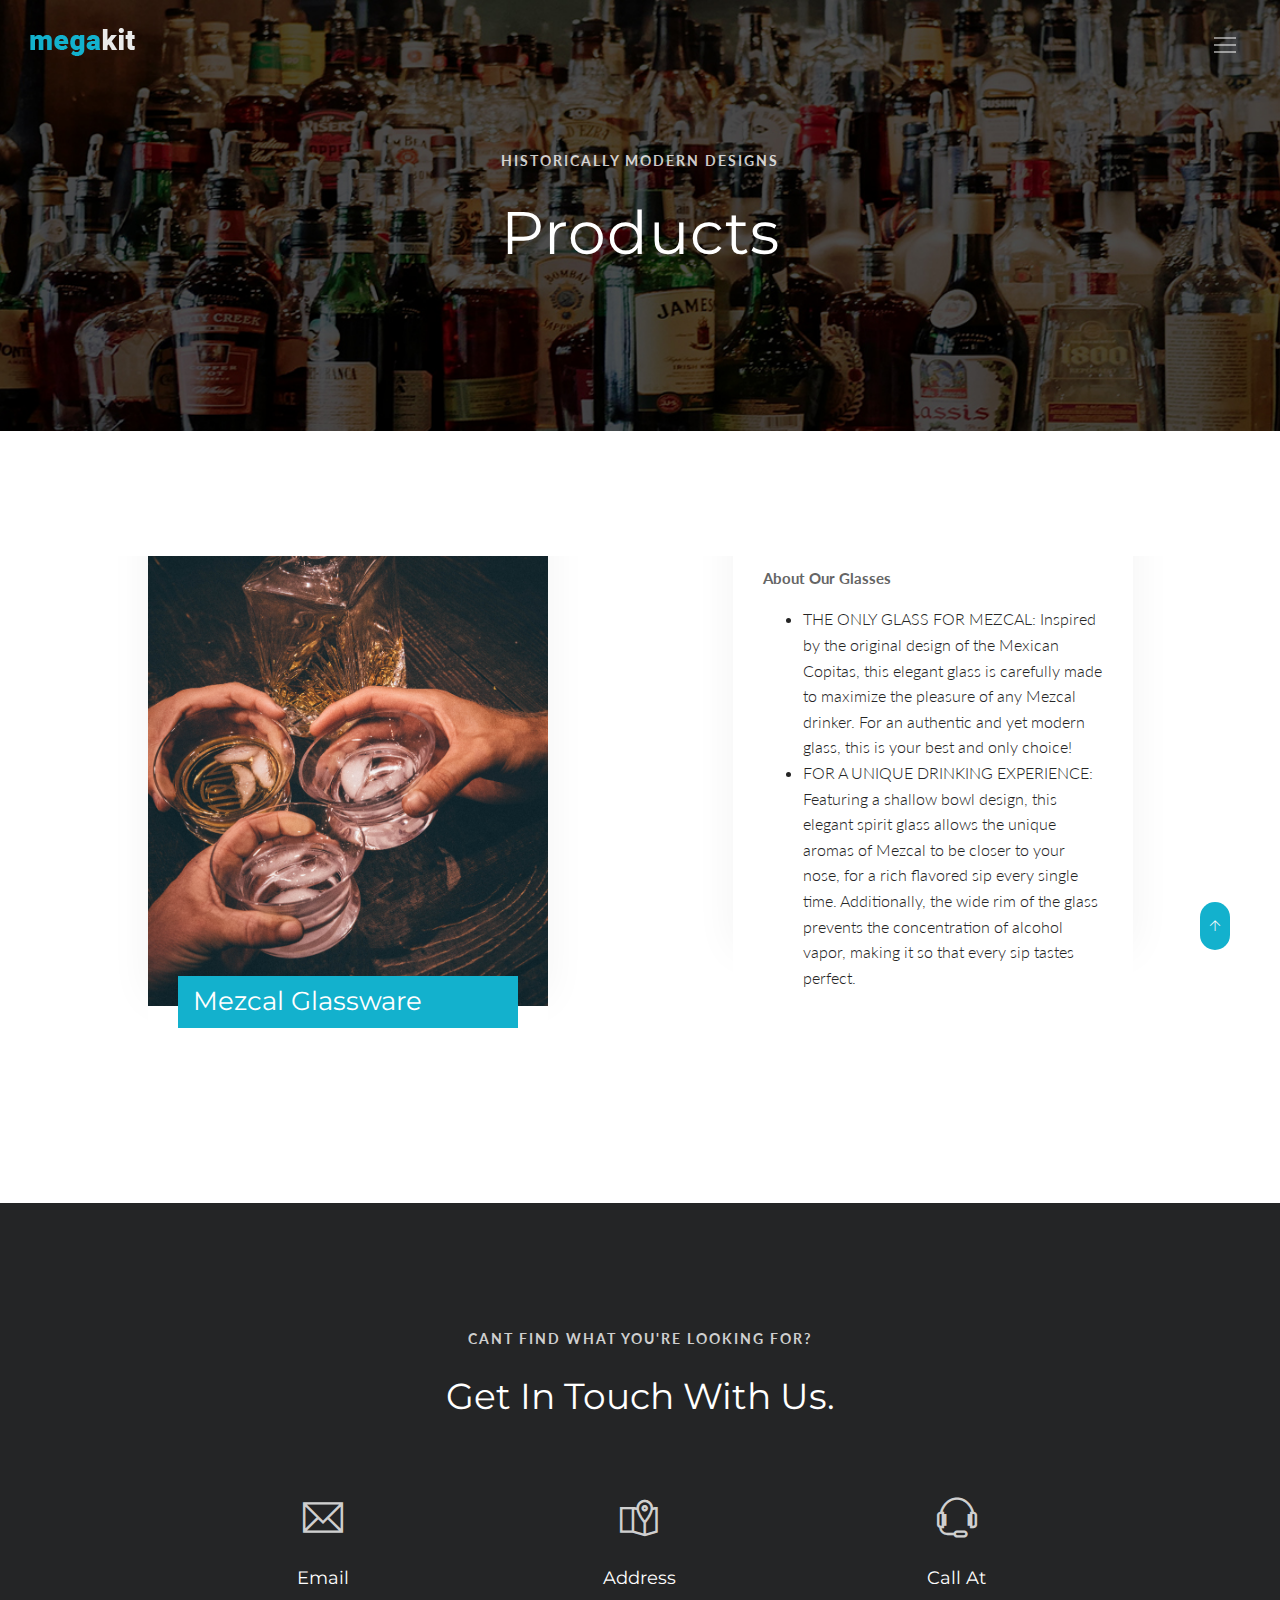
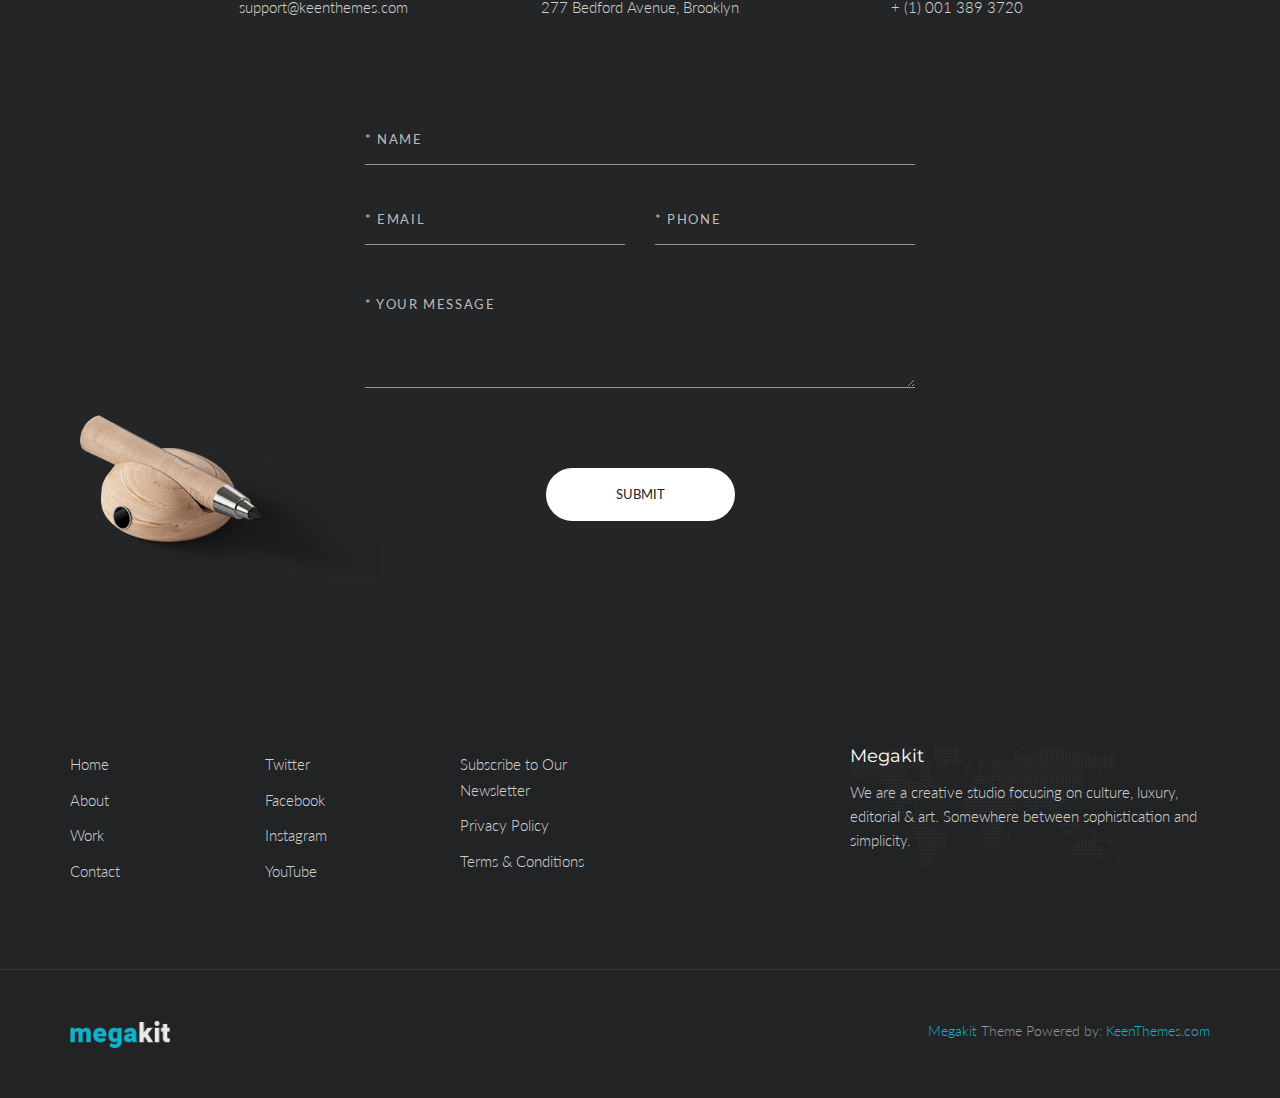
==== product-mezcal.html @ 4f0ec300 "Adding mezcal product page" ====
<!DOCTYPE html>
<html lang="en" class="no-js">
    <!-- Begin Head -->
    <head>
        <!-- Basic -->
        <meta charset="utf-8"/>
        <meta name="viewport" content="width=device-width, initial-scale=1, shrink-to-fit=no">
        <meta http-equiv="x-ua-compatible" content="ie=edge">
        <title>HMD - Mezcal Product</title>
        <meta name="keywords" content="HTML5 Theme" />
        <meta name="description" content="Megakit - HTML5 Theme">
        <meta name="author" content="keenthemes.com">

        <!-- Web Fonts -->
        <link href="https://fonts.googleapis.com/css?family=Lato:300,400,400i|Montserrat:400,700" rel="stylesheet">

        <!-- Vendor Styles -->
        <link href="vendor/bootstrap/css/bootstrap.min.css" rel="stylesheet" type="text/css"/>
        <link href="css/animate.css" rel="stylesheet" type="text/css"/>
        <link href="vendor/themify/themify.css" rel="stylesheet" type="text/css"/>
        <link href="vendor/scrollbar/scrollbar.min.css" rel="stylesheet" type="text/css"/>

        <!-- Theme Styles -->
        <link href="css/style.css" rel="stylesheet" type="text/css"/>
        <link href="css/global/global.css" rel="stylesheet" type="text/css"/>

        <!-- Favicon -->
        <link rel="shortcut icon" href="img/favicon.ico" type="image/x-icon">
        <link rel="apple-touch-icon" href="img/apple-touch-icon.png">
    </head>
    <!-- End Head -->

    <!-- Body -->
    <body>

        <!--========== HEADER ==========-->
        <header class="navbar-fixed-top s-header js__header-sticky js__header-overlay">
            <!-- Navbar -->
            <div class="s-header__navbar">
                <div class="s-header__container">
                    <div class="s-header__navbar-row">
                        <div class="s-header__navbar-row-col">
                            <!-- Logo -->
                            <div class="s-header__logo">
                                <a href="index.html" class="s-header__logo-link">
                                    <img class="s-header__logo-img s-header__logo-img-default" src="img/logo.png" alt="Megakit Logo">
                                    <img class="s-header__logo-img s-header__logo-img-shrink" src="img/logo-dark.png" alt="Megakit Logo">
                                </a>
                            </div>
                            <!-- End Logo -->
                        </div>
                        <div class="s-header__navbar-row-col">
                            <!-- Trigger -->
                            <a href="javascript:void(0);" class="s-header__trigger js__trigger">
                                <span class="s-header__trigger-icon"></span>
                                <svg x="0rem" y="0rem" width="3.125rem" height="3.125rem" viewbox="0 0 54 54">
                                    <circle fill="transparent" stroke="#fff" stroke-width="1" cx="27" cy="27" r="25" stroke-dasharray="157 157" stroke-dashoffset="157"></circle>
                                </svg>
                            </a>
                            <!-- End Trigger -->
                        </div>
                    </div>
                </div>
            </div>
            <!-- End Navbar -->

            <!-- Overlay -->
            <div class="s-header-bg-overlay js__bg-overlay">
                <!-- Nav -->
                <nav class="s-header__nav js__scrollbar">
                    <div class="container-fluid">
                        <!-- Menu List -->                                
                        <ul class="list-unstyled s-header__nav-menu">
                            <li class="s-header__nav-menu-item"><a class="s-header__nav-menu-link s-header__nav-menu-link-divider" href="index.html">Home</a></li>
                            <li class="s-header__nav-menu-item"><a class="s-header__nav-menu-link s-header__nav-menu-link-divider" href="faq.html">FAQ</a></li>
                        </ul>
                        <!-- End Menu List -->
                    </div>
                </nav>
                <!-- End Nav -->
                
                <!-- Action -->
                <ul class="list-inline s-header__action s-header__action--lb">
                    <li class="s-header__action-item"><a class="s-header__action-link -is-active" href="#">En</a></li>
                    <li class="s-header__action-item"><a class="s-header__action-link" href="#">Fr</a></li>
                </ul>
                <!-- End Action -->

                <!-- Action -->
                <ul class="list-inline s-header__action s-header__action--rb">
                    <li class="s-header__action-item">
                        <a class="s-header__action-link" href="https://www.behance.net/keenthemes">
                            <i class="g-padding-r-5--xs ti-facebook"></i>
                            <span class="g-display-none--xs g-display-inline-block--sm">Facebook</span>
                        </a>
                    </li>
                    <li class="s-header__action-item">
                        <a class="s-header__action-link" href="https://twitter.com/keenthemes">
                            <i class="g-padding-r-5--xs ti-twitter"></i>
                            <span class="g-display-none--xs g-display-inline-block--sm">Twitter</span>
                        </a>
                    </li>
                    <li class="s-header__action-item">
                        <a class="s-header__action-link" href="https://dribbble.com/keenthemes">
                            <i class="g-padding-r-5--xs ti-dribbble"></i>
                            <span class="g-display-none--xs g-display-inline-block--sm">Dribbble</span>
                        </a>
                    </li>
                </ul>
                <!-- End Action -->
            </div>
            <!-- End Overlay -->
        </header>
        <!--========== END HEADER ==========-->

        <!--========== PROMO BLOCK ==========-->
        <div class="g-bg-position--center js__parallax-window" style="background: url(img/1920x1080/09.jpg) 50% 0 no-repeat fixed;">
            <div class="g-container--md g-text-center--xs g-padding-y-150--xs">
                <p class="text-uppercase g-font-size-14--xs g-font-weight--700 g-color--white-opacity g-letter-spacing--2 g-margin-b-25--xs">Historically Modern Designs</p>
                <h1 class="g-font-size-40--xs g-font-size-50--sm g-font-size-60--md g-color--white g-letter-spacing--1">Products</h1>
            </div>
        </div>
        <!--========== END PROMO BLOCK ==========-->

        <!--========== PAGE CONTENT ==========-->
        <!-- Speakers -->
        <div class="container g-padding-y-80--xs g-padding-y-125--sm">
            <div class="row g-overflow--hidden">
                <div class="col-xs-6 g-full-width--xs g-margin-b-30--xs g-margin-b-0--lg">
                    <!-- Speaker -->
                    <div class="center-block g-box-shadow__dark-lightest-v1 g-width-100-percent--xs g-width-400--lg">
                        <img class="img-responsive g-width-100-percent--xs" src="img/400x400/02.jpg" alt="Image">
                        <div class="g-position--overlay g-padding-x-30--xs g-padding-y-30--xs g-margin-t-o-60--xs">
                            <div class="g-bg-color--primary g-padding-x-15--xs g-padding-y-10--xs g-margin-b-20--xs">
                                <h4 class="g-font-size-22--xs g-font-size-26--sm g-color--white g-margin-b-0--xs">Mezcal Glassware</h4>
                            </div>
                        </div>
                    </div>
                    <!-- End Speaker -->
                </div>
                <div class="col-xs-6 g-full-width--xs">
                    <!-- Speaker -->
                    <div class="center-block g-box-shadow__dark-lightest-v1 g-width-100-percent--xs g-width-400--lg">
                        <div class="g-position--overlay g-padding-x-30--xs g-padding-y-30--xs g-margin-t-o-60--xs">
                            <div class="g-bg-color--primary g-padding-x-15--xs g-padding-y-10--xs g-margin-b-20--xs">
                            </div>
                            <p class="g-font-weight--700">About Our Glasses</p>
                            <ul>
                                <li>THE ONLY GLASS FOR MEZCAL: Inspired by the original design of the Mexican Copitas, this elegant glass is carefully made to maximize the pleasure of any Mezcal drinker. For an authentic and yet modern glass, this is your best and only choice!</li>
                                <li>FOR A UNIQUE DRINKING EXPERIENCE: Featuring a shallow bowl design, this elegant spirit glass allows the unique aromas of Mezcal to be closer to your nose, for a rich flavored sip every single time. Additionally, the wide rim of the glass prevents the concentration of alcohol vapor, making it so that every sip tastes perfect.</li>
                            </ul>
                        </div>
                    </div>
                    <!-- End Speaker -->
                </div>
            </div>
        </div>
        <!-- End Speakers -->
        <!-- Feedback Form -->
        <div class="g-position--relative g-bg-color--dark-light">
            <div class="g-container--md g-padding-y-80--xs g-padding-y-125--sm">
                <div class="g-text-center--xs g-margin-b-80--xs">
                    <p class="text-uppercase g-font-size-14--xs g-font-weight--700 g-color--white-opacity g-letter-spacing--2 g-margin-b-25--xs">Cant find what you're looking for?</p>
                    <h2 class="g-font-size-32--xs g-font-size-36--md g-color--white">Get in touch with us.</h2>
                </div>
                <div class="row g-row-col--5 g-margin-b-80--xs">
                    <div class="col-xs-4 g-full-width--xs g-margin-b-50--xs g-margin-b-0--sm">
                        <div class="g-text-center--xs">
                            <i class="g-display-block--xs g-font-size-40--xs g-color--white-opacity g-margin-b-30--xs ti-email"></i>
                            <h4 class="g-font-size-18--xs g-color--white g-margin-b-5--xs">Email</h4>
                            <p class="g-color--white-opacity">support@keenthemes.com</p>
                        </div>
                    </div>
                    <div class="col-xs-4 g-full-width--xs g-margin-b-50--xs g-margin-b-0--sm">
                        <div class="g-text-center--xs">
                            <i class="g-display-block--xs g-font-size-40--xs g-color--white-opacity g-margin-b-30--xs ti-map-alt"></i>
                            <h4 class="g-font-size-18--xs g-color--white g-margin-b-5--xs">Address</h4>
                            <p class="g-color--white-opacity">277 Bedford Avenue, Brooklyn</p>
                        </div>
                    </div>
                    <div class="col-xs-4 g-full-width--xs">
                        <div class="g-text-center--xs">
                            <i class="g-display-block--xs g-font-size-40--xs g-color--white-opacity g-margin-b-30--xs ti-headphone-alt"></i>
                            <h4 class="g-font-size-18--xs g-color--white g-margin-b-5--xs">Call at</h4>
                            <p class="g-color--white-opacity">+ (1) 001 389 3720</p>
                        </div>
                    </div>
                </div>
                <form class="center-block g-width-500--sm g-width-550--md">
                    <div class="g-margin-b-30--xs">
                        <input type="text" class="form-control s-form-v3__input" placeholder="* Name">
                    </div>
                    <div class="row g-row-col-5 g-margin-b-50--xs">
                        <div class="col-sm-6 g-margin-b-30--xs g-margin-b-0--md">
                            <input type="email" class="form-control s-form-v3__input" placeholder="* Email">
                        </div>
                        <div class="col-sm-6">
                            <input type="text" class="form-control s-form-v3__input" placeholder="* Phone">
                        </div>
                    </div>
                    <div class="g-margin-b-80--xs">
                        <textarea class="form-control s-form-v3__input" rows="5" placeholder="* Your message"></textarea>
                    </div>
                    <div class="g-text-center--xs">
                        <button type="submit" class="text-uppercase s-btn s-btn--md s-btn--white-bg g-radius--50 g-padding-x-70--xs g-margin-b-20--xs">Submit</button>
                    </div>
                </form>
            </div>
            <img class="s-mockup-v2" src="img/mockups/pencil-01.png" alt="Mockup Image">
        </div>
        <!-- End Feedback Form -->
        <!--========== END PAGE CONTENT ==========-->

        <!--========== FOOTER ==========-->
        <footer class="g-bg-color--dark">
            <!-- Links -->
            <div class="g-hor-divider__dashed--white-opacity-lightest">
                <div class="container g-padding-y-80--xs">
                    <div class="row">
                        <div class="col-sm-2 g-margin-b-20--xs g-margin-b-0--md">
                            <ul class="list-unstyled g-ul-li-tb-5--xs g-margin-b-0--xs">
                                <li><a class="g-font-size-15--xs g-color--white-opacity" href="http://themeforest.net/item/metronic-responsive-admin-dashboard-template/4021469?ref=keenthemes">Home</a></li>
                                <li><a class="g-font-size-15--xs g-color--white-opacity" href="http://themeforest.net/item/metronic-responsive-admin-dashboard-template/4021469?ref=keenthemes">About</a></li>
                                <li><a class="g-font-size-15--xs g-color--white-opacity" href="http://themeforest.net/item/metronic-responsive-admin-dashboard-template/4021469?ref=keenthemes">Work</a></li>
                                <li><a class="g-font-size-15--xs g-color--white-opacity" href="http://themeforest.net/item/metronic-responsive-admin-dashboard-template/4021469?ref=keenthemes">Contact</a></li>
                            </ul>
                        </div>
                        <div class="col-sm-2 g-margin-b-20--xs g-margin-b-0--md">
                            <ul class="list-unstyled g-ul-li-tb-5--xs g-margin-b-0--xs">
                                <li><a class="g-font-size-15--xs g-color--white-opacity" href="http://themeforest.net/item/metronic-responsive-admin-dashboard-template/4021469?ref=keenthemes">Twitter</a></li>
                                <li><a class="g-font-size-15--xs g-color--white-opacity" href="http://themeforest.net/item/metronic-responsive-admin-dashboard-template/4021469?ref=keenthemes">Facebook</a></li>
                                <li><a class="g-font-size-15--xs g-color--white-opacity" href="http://themeforest.net/item/metronic-responsive-admin-dashboard-template/4021469?ref=keenthemes">Instagram</a></li>
                                <li><a class="g-font-size-15--xs g-color--white-opacity" href="http://themeforest.net/item/metronic-responsive-admin-dashboard-template/4021469?ref=keenthemes">YouTube</a></li>
                            </ul>
                        </div>
                        <div class="col-sm-2 g-margin-b-40--xs g-margin-b-0--md">
                            <ul class="list-unstyled g-ul-li-tb-5--xs g-margin-b-0--xs">
                                <li><a class="g-font-size-15--xs g-color--white-opacity" href="http://themeforest.net/item/metronic-responsive-admin-dashboard-template/4021469?ref=keenthemes">Subscribe to Our Newsletter</a></li>
                                <li><a class="g-font-size-15--xs g-color--white-opacity" href="http://themeforest.net/item/metronic-responsive-admin-dashboard-template/4021469?ref=keenthemes">Privacy Policy</a></li>
                                <li><a class="g-font-size-15--xs g-color--white-opacity" href="http://themeforest.net/item/metronic-responsive-admin-dashboard-template/4021469?ref=keenthemes">Terms &amp; Conditions</a></li>
                            </ul>
                        </div>
                        <div class="col-md-4 col-md-offset-2 col-sm-5 col-sm-offset-1 s-footer__logo g-padding-y-50--xs g-padding-y-0--md">
                            <h3 class="g-font-size-18--xs g-color--white">Megakit</h3>
                            <p class="g-color--white-opacity">We are a creative studio focusing on culture, luxury, editorial &amp; art. Somewhere between sophistication and simplicity.</p>
                        </div>
                    </div>
                </div>
            </div>
            <!-- End Links -->

            <!-- Copyright -->
            <div class="container g-padding-y-50--xs">
                <div class="row">
                    <div class="col-xs-6">
                        <a href="index.html">
                            <img class="g-width-100--xs g-height-auto--xs" src="img/logo.png" alt="Megakit Logo">
                        </a>
                    </div>
                    <div class="col-xs-6 g-text-right--xs">
                        <p class="g-font-size-14--xs g-margin-b-0--xs g-color--white-opacity-light"><a href="http://keenthemes.com/preview/Megakit/">Megakit</a> Theme Powered by: <a href="http://www.keenthemes.com/">KeenThemes.com</a></p>
                    </div>
                </div>
            </div>
            <!-- End Copyright -->
        </footer>
        <!--========== END FOOTER ==========-->

        <!-- Back To Top -->
        <a href="javascript:void(0);" class="s-back-to-top js__back-to-top"></a>

        <!--========== JAVASCRIPTS (Load javascripts at bottom, this will reduce page load time) ==========-->
        <!-- Vendor -->
        <script type="text/javascript" src="vendor/jquery.min.js"></script>
        <script type="text/javascript" src="vendor/jquery.migrate.min.js"></script>
        <script type="text/javascript" src="vendor/bootstrap/js/bootstrap.min.js"></script>
        <script type="text/javascript" src="vendor/jquery.smooth-scroll.min.js"></script>
        <script type="text/javascript" src="vendor/jquery.back-to-top.min.js"></script>
        <script type="text/javascript" src="vendor/scrollbar/jquery.scrollbar.min.js"></script>
        <script type="text/javascript" src="vendor/jquery.parallax.min.js"></script>
        <script type="text/javascript" src="vendor/jquery.wow.min.js"></script>

        <!-- General Components and Settings -->
        <script type="text/javascript" src="js/global.min.js"></script>
        <script type="text/javascript" src="js/components/header-sticky.min.js"></script>
        <script type="text/javascript" src="js/components/scrollbar.min.js"></script>
        <script type="text/javascript" src="js/components/wow.min.js"></script>
        <!--========== END JAVASCRIPTS ==========-->

    </body>
    <!-- End Body -->
</html>
---- vendor/themify/themify.css ----
@font-face {
	font-family: 'themify';
	src:url('fonts/themify.eot?-fvbane');
	src:url('fonts/themify.eot?#iefix-fvbane') format('embedded-opentype'),
		url('fonts/themify.woff?-fvbane') format('woff'),
		url('fonts/themify.ttf?-fvbane') format('truetype'),
		url('fonts/themify.svg?-fvbane#themify') format('svg');
	font-weight: normal;
	font-style: normal;
}

[class^="ti-"], [class*=" ti-"] {
	font-family: 'themify';
	speak: none;
	font-style: normal;
	font-weight: normal;
	font-variant: normal;
	text-transform: none;
	line-height: 1;

	/* Better Font Rendering =========== */
	-webkit-font-smoothing: antialiased;
	-moz-osx-font-smoothing: grayscale;
}

.ti-wand:before {
	content: "\e600";
}
.ti-volume:before {
	content: "\e601";
}
.ti-user:before {
	content: "\e602";
}
.ti-unlock:before {
	content: "\e603";
}
.ti-unlink:before {
	content: "\e604";
}
.ti-trash:before {
	content: "\e605";
}
.ti-thought:before {
	content: "\e606";
}
.ti-target:before {
	content: "\e607";
}
.ti-tag:before {
	content: "\e608";
}
.ti-tablet:before {
	content: "\e609";
}
.ti-star:before {
	content: "\e60a";
}
.ti-spray:before {
	content: "\e60b";
}
.ti-signal:before {
	content: "\e60c";
}
.ti-shopping-cart:before {
	content: "\e60d";
}
.ti-shopping-cart-full:before {
	content: "\e60e";
}
.ti-settings:before {
	content: "\e60f";
}
.ti-search:before {
	content: "\e610";
}
.ti-zoom-in:before {
	content: "\e611";
}
.ti-zoom-out:before {
	content: "\e612";
}
.ti-cut:before {
	content: "\e613";
}
.ti-ruler:before {
	content: "\e614";
}
.ti-ruler-pencil:before {
	content: "\e615";
}
.ti-ruler-alt:before {
	content: "\e616";
}
.ti-bookmark:before {
	content: "\e617";
}
.ti-bookmark-alt:before {
	content: "\e618";
}
.ti-reload:before {
	content: "\e619";
}
.ti-plus:before {
	content: "\e61a";
}
.ti-pin:before {
	content: "\e61b";
}
.ti-pencil:before {
	content: "\e61c";
}
.ti-pencil-alt:before {
	content: "\e61d";
}
.ti-paint-roller:before {
	content: "\e61e";
}
.ti-paint-bucket:before {
	content: "\e61f";
}
.ti-na:before {
	content: "\e620";
}
.ti-mobile:before {
	content: "\e621";
}
.ti-minus:before {
	content: "\e622";
}
.ti-medall:before {
	content: "\e623";
}
.ti-medall-alt:before {
	content: "\e624";
}
.ti-marker:before {
	content: "\e625";
}
.ti-marker-alt:before {
	content: "\e626";
}
.ti-arrow-up:before {
	content: "\e627";
}
.ti-arrow-right:before {
	content: "\e628";
}
.ti-arrow-left:before {
	content: "\e629";
}
.ti-arrow-down:before {
	content: "\e62a";
}
.ti-lock:before {
	content: "\e62b";
}
.ti-location-arrow:before {
	content: "\e62c";
}
.ti-link:before {
	content: "\e62d";
}
.ti-layout:before {
	content: "\e62e";
}
.ti-layers:before {
	content: "\e62f";
}
.ti-layers-alt:before {
	content: "\e630";
}
.ti-key:before {
	content: "\e631";
}
.ti-import:before {
	content: "\e632";
}
.ti-image:before {
	content: "\e633";
}
.ti-heart:before {
	content: "\e634";
}
.ti-heart-broken:before {
	content: "\e635";
}
.ti-hand-stop:before {
	content: "\e636";
}
.ti-hand-open:before {
	content: "\e637";
}
.ti-hand-drag:before {
	content: "\e638";
}
.ti-folder:before {
	content: "\e639";
}
.ti-flag:before {
	content: "\e63a";
}
.ti-flag-alt:before {
	content: "\e63b";
}
.ti-flag-alt-2:before {
	content: "\e63c";
}
.ti-eye:before {
	content: "\e63d";
}
.ti-export:before {
	content: "\e63e";
}
.ti-exchange-vertical:before {
	content: "\e63f";
}
.ti-desktop:before {
	content: "\e640";
}
.ti-cup:before {
	content: "\e641";
}
.ti-crown:before {
	content: "\e642";
}
.ti-comments:before {
	content: "\e643";
}
.ti-comment:before {
	content: "\e644";
}
.ti-comment-alt:before {
	content: "\e645";
}
.ti-close:before {
	content: "\e646";
}
.ti-clip:before {
	content: "\e647";
}
.ti-angle-up:before {
	content: "\e648";
}
.ti-angle-right:before {
	content: "\e649";
}
.ti-angle-left:before {
	content: "\e64a";
}
.ti-angle-down:before {
	content: "\e64b";
}
.ti-check:before {
	content: "\e64c";
}
.ti-check-box:before {
	content: "\e64d";
}
.ti-camera:before {
	content: "\e64e";
}
.ti-announcement:before {
	content: "\e64f";
}
.ti-brush:before {
	content: "\e650";
}
.ti-briefcase:before {
	content: "\e651";
}
.ti-bolt:before {
	content: "\e652";
}
.ti-bolt-alt:before {
	content: "\e653";
}
.ti-blackboard:before {
	content: "\e654";
}
.ti-bag:before {
	content: "\e655";
}
.ti-move:before {
	content: "\e656";
}
.ti-arrows-vertical:before {
	content: "\e657";
}
.ti-arrows-horizontal:before {
	content: "\e658";
}
.ti-fullscreen:before {
	content: "\e659";
}
.ti-arrow-top-right:before {
	content: "\e65a";
}
.ti-arrow-top-left:before {
	content: "\e65b";
}
.ti-arrow-circle-up:before {
	content: "\e65c";
}
.ti-arrow-circle-right:before {
	content: "\e65d";
}
.ti-arrow-circle-left:before {
	content: "\e65e";
}
.ti-arrow-circle-down:before {
	content: "\e65f";
}
.ti-angle-double-up:before {
	content: "\e660";
}
.ti-angle-double-right:before {
	content: "\e661";
}
.ti-angle-double-left:before {
	content: "\e662";
}
.ti-angle-double-down:before {
	content: "\e663";
}
.ti-zip:before {
	content: "\e664";
}
.ti-world:before {
	content: "\e665";
}
.ti-wheelchair:before {
	content: "\e666";
}
.ti-view-list:before {
	content: "\e667";
}
.ti-view-list-alt:before {
	content: "\e668";
}
.ti-view-grid:before {
	content: "\e669";
}
.ti-uppercase:before {
	content: "\e66a";
}
.ti-upload:before {
	content: "\e66b";
}
.ti-underline:before {
	content: "\e66c";
}
.ti-truck:before {
	content: "\e66d";
}
.ti-timer:before {
	content: "\e66e";
}
.ti-ticket:before {
	content: "\e66f";
}
.ti-thumb-up:before {
	content: "\e670";
}
.ti-thumb-down:before {
	content: "\e671";
}
.ti-text:before {
	content: "\e672";
}
.ti-stats-up:before {
	content: "\e673";
}
.ti-stats-down:before {
	content: "\e674";
}
.ti-split-v:before {
	content: "\e675";
}
.ti-split-h:before {
	content: "\e676";
}
.ti-smallcap:before {
	content: "\e677";
}
.ti-shine:before {
	content: "\e678";
}
.ti-shift-right:before {
	content: "\e679";
}
.ti-shift-left:before {
	content: "\e67a";
}
.ti-shield:before {
	content: "\e67b";
}
.ti-notepad:before {
	content: "\e67c";
}
.ti-server:before {
	content: "\e67d";
}
.ti-quote-right:before {
	content: "\e67e";
}
.ti-quote-left:before {
	content: "\e67f";
}
.ti-pulse:before {
	content: "\e680";
}
.ti-printer:before {
	content: "\e681";
}
.ti-power-off:before {
	content: "\e682";
}
.ti-plug:before {
	content: "\e683";
}
.ti-pie-chart:before {
	content: "\e684";
}
.ti-paragraph:before {
	content: "\e685";
}
.ti-panel:before {
	content: "\e686";
}
.ti-package:before {
	content: "\e687";
}
.ti-music:before {
	content: "\e688";
}
.ti-music-alt:before {
	content: "\e689";
}
.ti-mouse:before {
	content: "\e68a";
}
.ti-mouse-alt:before {
	content: "\e68b";
}
.ti-money:before {
	content: "\e68c";
}
.ti-microphone:before {
	content: "\e68d";
}
.ti-menu:before {
	content: "\e68e";
}
.ti-menu-alt:before {
	content: "\e68f";
}
.ti-map:before {
	content: "\e690";
}
.ti-map-alt:before {
	content: "\e691";
}
.ti-loop:before {
	content: "\e692";
}
.ti-location-pin:before {
	content: "\e693";
}
.ti-list:before {
	content: "\e694";
}
.ti-light-bulb:before {
	content: "\e695";
}
.ti-Italic:before {
	content: "\e696";
}
.ti-info:before {
	content: "\e697";
}
.ti-infinite:before {
	content: "\e698";
}
.ti-id-badge:before {
	content: "\e699";
}
.ti-hummer:before {
	content: "\e69a";
}
.ti-home:before {
	content: "\e69b";
}
.ti-help:before {
	content: "\e69c";
}
.ti-headphone:before {
	content: "\e69d";
}
.ti-harddrives:before {
	content: "\e69e";
}
.ti-harddrive:before {
	content: "\e69f";
}
.ti-gift:before {
	content: "\e6a0";
}
.ti-game:before {
	content: "\e6a1";
}
.ti-filter:before {
	content: "\e6a2";
}
.ti-files:before {
	content: "\e6a3";
}
.ti-file:before {
	content: "\e6a4";
}
.ti-eraser:before {
	content: "\e6a5";
}
.ti-envelope:before {
	content: "\e6a6";
}
.ti-download:before {
	content: "\e6a7";
}
.ti-direction:before {
	content: "\e6a8";
}
.ti-direction-alt:before {
	content: "\e6a9";
}
.ti-dashboard:before {
	content: "\e6aa";
}
.ti-control-stop:before {
	content: "\e6ab";
}
.ti-control-shuffle:before {
	content: "\e6ac";
}
.ti-control-play:before {
	content: "\e6ad";
}
.ti-control-pause:before {
	content: "\e6ae";
}
.ti-control-forward:before {
	content: "\e6af";
}
.ti-control-backward:before {
	content: "\e6b0";
}
.ti-cloud:before {
	content: "\e6b1";
}
.ti-cloud-up:before {
	content: "\e6b2";
}
.ti-cloud-down:before {
	content: "\e6b3";
}
.ti-clipboard:before {
	content: "\e6b4";
}
.ti-car:before {
	content: "\e6b5";
}
.ti-calendar:before {
	content: "\e6b6";
}
.ti-book:before {
	content: "\e6b7";
}
.ti-bell:before {
	content: "\e6b8";
}
.ti-basketball:before {
	content: "\e6b9";
}
.ti-bar-chart:before {
	content: "\e6ba";
}
.ti-bar-chart-alt:before {
	content: "\e6bb";
}
.ti-back-right:before {
	content: "\e6bc";
}
.ti-back-left:before {
	content: "\e6bd";
}
.ti-arrows-corner:before {
	content: "\e6be";
}
.ti-archive:before {
	content: "\e6bf";
}
.ti-anchor:before {
	content: "\e6c0";
}
.ti-align-right:before {
	content: "\e6c1";
}
.ti-align-left:before {
	content: "\e6c2";
}
.ti-align-justify:before {
	content: "\e6c3";
}
.ti-align-center:before {
	content: "\e6c4";
}
.ti-alert:before {
	content: "\e6c5";
}
.ti-alarm-clock:before {
	content: "\e6c6";
}
.ti-agenda:before {
	content: "\e6c7";
}
.ti-write:before {
	content: "\e6c8";
}
.ti-window:before {
	content: "\e6c9";
}
.ti-widgetized:before {
	content: "\e6ca";
}
.ti-widget:before {
	content: "\e6cb";
}
.ti-widget-alt:before {
	content: "\e6cc";
}
.ti-wallet:before {
	content: "\e6cd";
}
.ti-video-clapper:before {
	content: "\e6ce";
}
.ti-video-camera:before {
	content: "\e6cf";
}
.ti-vector:before {
	content: "\e6d0";
}
.ti-themify-logo:before {
	content: "\e6d1";
}
.ti-themify-favicon:before {
	content: "\e6d2";
}
.ti-themify-favicon-alt:before {
	content: "\e6d3";
}
.ti-support:before {
	content: "\e6d4";
}
.ti-stamp:before {
	content: "\e6d5";
}
.ti-split-v-alt:before {
	content: "\e6d6";
}
.ti-slice:before {
	content: "\e6d7";
}
.ti-shortcode:before {
	content: "\e6d8";
}
.ti-shift-right-alt:before {
	content: "\e6d9";
}
.ti-shift-left-alt:before {
	content: "\e6da";
}
.ti-ruler-alt-2:before {
	content: "\e6db";
}
.ti-receipt:before {
	content: "\e6dc";
}
.ti-pin2:before {
	content: "\e6dd";
}
.ti-pin-alt:before {
	content: "\e6de";
}
.ti-pencil-alt2:before {
	content: "\e6df";
}
.ti-palette:before {
	content: "\e6e0";
}
.ti-more:before {
	content: "\e6e1";
}
.ti-more-alt:before {
	content: "\e6e2";
}
.ti-microphone-alt:before {
	content: "\e6e3";
}
.ti-magnet:before {
	content: "\e6e4";
}
.ti-line-double:before {
	content: "\e6e5";
}
.ti-line-dotted:before {
	content: "\e6e6";
}
.ti-line-dashed:before {
	content: "\e6e7";
}
.ti-layout-width-full:before {
	content: "\e6e8";
}
.ti-layout-width-default:before {
	content: "\e6e9";
}
.ti-layout-width-default-alt:before {
	content: "\e6ea";
}
.ti-layout-tab:before {
	content: "\e6eb";
}
.ti-layout-tab-window:before {
	content: "\e6ec";
}
.ti-layout-tab-v:before {
	content: "\e6ed";
}
.ti-layout-tab-min:before {
	content: "\e6ee";
}
.ti-layout-slider:before {
	content: "\e6ef";
}
.ti-layout-slider-alt:before {
	content: "\e6f0";
}
.ti-layout-sidebar-right:before {
	content: "\e6f1";
}
.ti-layout-sidebar-none:before {
	content: "\e6f2";
}
.ti-layout-sidebar-left:before {
	content: "\e6f3";
}
.ti-layout-placeholder:before {
	content: "\e6f4";
}
.ti-layout-menu:before {
	content: "\e6f5";
}
.ti-layout-menu-v:before {
	content: "\e6f6";
}
.ti-layout-menu-separated:before {
	content: "\e6f7";
}
.ti-layout-menu-full:before {
	content: "\e6f8";
}
.ti-layout-media-right-alt:before {
	content: "\e6f9";
}
.ti-layout-media-right:before {
	content: "\e6fa";
}
.ti-layout-media-overlay:before {
	content: "\e6fb";
}
.ti-layout-media-overlay-alt:before {
	content: "\e6fc";
}
.ti-layout-media-overlay-alt-2:before {
	content: "\e6fd";
}
.ti-layout-media-left-alt:before {
	content: "\e6fe";
}
.ti-layout-media-left:before {
	content: "\e6ff";
}
.ti-layout-media-center-alt:before {
	content: "\e700";
}
.ti-layout-media-center:before {
	content: "\e701";
}
.ti-layout-list-thumb:before {
	content: "\e702";
}
.ti-layout-list-thumb-alt:before {
	content: "\e703";
}
.ti-layout-list-post:before {
	content: "\e704";
}
.ti-layout-list-large-image:before {
	content: "\e705";
}
.ti-layout-line-solid:before {
	content: "\e706";
}
.ti-layout-grid4:before {
	content: "\e707";
}
.ti-layout-grid3:before {
	content: "\e708";
}
.ti-layout-grid2:before {
	content: "\e709";
}
.ti-layout-grid2-thumb:before {
	content: "\e70a";
}
.ti-layout-cta-right:before {
	content: "\e70b";
}
.ti-layout-cta-left:before {
	content: "\e70c";
}
.ti-layout-cta-center:before {
	content: "\e70d";
}
.ti-layout-cta-btn-right:before {
	content: "\e70e";
}
.ti-layout-cta-btn-left:before {
	content: "\e70f";
}
.ti-layout-column4:before {
	content: "\e710";
}
.ti-layout-column3:before {
	content: "\e711";
}
.ti-layout-column2:before {
	content: "\e712";
}
.ti-layout-accordion-separated:before {
	content: "\e713";
}
.ti-layout-accordion-merged:before {
	content: "\e714";
}
.ti-layout-accordion-list:before {
	content: "\e715";
}
.ti-ink-pen:before {
	content: "\e716";
}
.ti-info-alt:before {
	content: "\e717";
}
.ti-help-alt:before {
	content: "\e718";
}
.ti-headphone-alt:before {
	content: "\e719";
}
.ti-hand-point-up:before {
	content: "\e71a";
}
.ti-hand-point-right:before {
	content: "\e71b";
}
.ti-hand-point-left:before {
	content: "\e71c";
}
.ti-hand-point-down:before {
	content: "\e71d";
}
.ti-gallery:before {
	content: "\e71e";
}
.ti-face-smile:before {
	content: "\e71f";
}
.ti-face-sad:before {
	content: "\e720";
}
.ti-credit-card:before {
	content: "\e721";
}
.ti-control-skip-forward:before {
	content: "\e722";
}
.ti-control-skip-backward:before {
	content: "\e723";
}
.ti-control-record:before {
	content: "\e724";
}
.ti-control-eject:before {
	content: "\e725";
}
.ti-comments-smiley:before {
	content: "\e726";
}
.ti-brush-alt:before {
	content: "\e727";
}
.ti-youtube:before {
	content: "\e728";
}
.ti-vimeo:before {
	content: "\e729";
}
.ti-twitter:before {
	content: "\e72a";
}
.ti-time:before {
	content: "\e72b";
}
.ti-tumblr:before {
	content: "\e72c";
}
.ti-skype:before {
	content: "\e72d";
}
.ti-share:before {
	content: "\e72e";
}
.ti-share-alt:before {
	content: "\e72f";
}
.ti-rocket:before {
	content: "\e730";
}
.ti-pinterest:before {
	content: "\e731";
}
.ti-new-window:before {
	content: "\e732";
}
.ti-microsoft:before {
	content: "\e733";
}
.ti-list-ol:before {
	content: "\e734";
}
.ti-linkedin:before {
	content: "\e735";
}
.ti-layout-sidebar-2:before {
	content: "\e736";
}
.ti-layout-grid4-alt:before {
	content: "\e737";
}
.ti-layout-grid3-alt:before {
	content: "\e738";
}
.ti-layout-grid2-alt:before {
	content: "\e739";
}
.ti-layout-column4-alt:before {
	content: "\e73a";
}
.ti-layout-column3-alt:before {
	content: "\e73b";
}
.ti-layout-column2-alt:before {
	content: "\e73c";
}
.ti-instagram:before {
	content: "\e73d";
}
.ti-google:before {
	content: "\e73e";
}
.ti-github:before {
	content: "\e73f";
}
.ti-flickr:before {
	content: "\e740";
}
.ti-facebook:before {
	content: "\e741";
}
.ti-dropbox:before {
	content: "\e742";
}
.ti-dribbble:before {
	content: "\e743";
}
.ti-apple:before {
	content: "\e744";
}
.ti-android:before {
	content: "\e745";
}
.ti-save:before {
	content: "\e746";
}
.ti-save-alt:before {
	content: "\e747";
}
.ti-yahoo:before {
	content: "\e748";
}
.ti-wordpress:before {
	content: "\e749";
}
.ti-vimeo-alt:before {
	content: "\e74a";
}
.ti-twitter-alt:before {
	content: "\e74b";
}
.ti-tumblr-alt:before {
	content: "\e74c";
}
.ti-trello:before {
	content: "\e74d";
}
.ti-stack-overflow:before {
	content: "\e74e";
}
.ti-soundcloud:before {
	content: "\e74f";
}
.ti-sharethis:before {
	content: "\e750";
}
.ti-sharethis-alt:before {
	content: "\e751";
}
.ti-reddit:before {
	content: "\e752";
}
.ti-pinterest-alt:before {
	content: "\e753";
}
.ti-microsoft-alt:before {
	content: "\e754";
}
.ti-linux:before {
	content: "\e755";
}
.ti-jsfiddle:before {
	content: "\e756";
}
.ti-joomla:before {
	content: "\e757";
}
.ti-html5:before {
	content: "\e758";
}
.ti-flickr-alt:before {
	content: "\e759";
}
.ti-email:before {
	content: "\e75a";
}
.ti-drupal:before {
	content: "\e75b";
}
.ti-dropbox-alt:before {
	content: "\e75c";
}
.ti-css3:before {
	content: "\e75d";
}
.ti-rss:before {
	content: "\e75e";
}
.ti-rss-alt:before {
	content: "\e75f";
}
---- vendor/scrollbar/scrollbar.min.css ----
.mCustomScrollbar{-ms-touch-action:none;touch-action:none}.mCustomScrollbar.mCS_no_scrollbar,.mCustomScrollbar.mCS_touch_action{-ms-touch-action:auto;touch-action:auto}.mCustomScrollBox{position:relative;overflow:hidden;height:100%;max-width:100%;outline:0;direction:ltr}.mCSB_container{overflow:hidden;width:auto;height:auto}.mCSB_inside>.mCSB_container{margin-right:30px}.mCSB_container.mCS_no_scrollbar_y.mCS_y_hidden{margin-right:0}.mCS-dir-rtl>.mCSB_inside>.mCSB_container{margin-right:0;margin-left:30px}.mCS-dir-rtl>.mCSB_inside>.mCSB_container.mCS_no_scrollbar_y.mCS_y_hidden{margin-left:0}.mCSB_scrollTools{position:absolute;width:16px;height:auto;left:auto;top:0;right:0;bottom:0;opacity:.75;filter:"alpha(opacity=75)";-ms-filter:"alpha(opacity=75)"}.mCSB_outside+.mCSB_scrollTools{right:-26px}.mCS-dir-rtl>.mCSB_inside>.mCSB_scrollTools,.mCS-dir-rtl>.mCSB_outside+.mCSB_scrollTools{right:auto;left:0}.mCS-dir-rtl>.mCSB_outside+.mCSB_scrollTools{left:-26px}.mCSB_scrollTools .mCSB_draggerContainer{position:absolute;top:0;left:0;bottom:0;right:0;height:auto}.mCSB_scrollTools a+.mCSB_draggerContainer{margin:20px 0}.mCSB_scrollTools .mCSB_draggerRail{width:2px;height:100%;margin:0 auto;-webkit-border-radius:16px;-moz-border-radius:16px;border-radius:16px}.mCSB_scrollTools .mCSB_dragger{cursor:pointer;width:100%;height:30px;z-index:1}.mCSB_scrollTools .mCSB_dragger .mCSB_dragger_bar{position:relative;width:4px;height:100%;margin:0 auto;-webkit-border-radius:16px;-moz-border-radius:16px;border-radius:16px;text-align:center}.mCSB_scrollTools_vertical.mCSB_scrollTools_onDrag_expand .mCSB_dragger.mCSB_dragger_onDrag_expanded .mCSB_dragger_bar,.mCSB_scrollTools_vertical.mCSB_scrollTools_onDrag_expand .mCSB_draggerContainer:hover .mCSB_dragger .mCSB_dragger_bar{width:12px}.mCSB_scrollTools_vertical.mCSB_scrollTools_onDrag_expand .mCSB_dragger.mCSB_dragger_onDrag_expanded+.mCSB_draggerRail,.mCSB_scrollTools_vertical.mCSB_scrollTools_onDrag_expand .mCSB_draggerContainer:hover .mCSB_draggerRail{width:8px}.mCSB_scrollTools .mCSB_buttonDown,.mCSB_scrollTools .mCSB_buttonUp{display:block;position:absolute;height:20px;width:100%;overflow:hidden;margin:0 auto;cursor:pointer}.mCSB_scrollTools .mCSB_buttonDown{bottom:0}.mCSB_horizontal.mCSB_inside>.mCSB_container{margin-right:0;margin-bottom:30px}.mCSB_horizontal.mCSB_outside>.mCSB_container{min-height:100%}.mCSB_horizontal>.mCSB_container.mCS_no_scrollbar_x.mCS_x_hidden{margin-bottom:0}.mCSB_scrollTools.mCSB_scrollTools_horizontal{width:auto;height:16px;top:auto;right:0;bottom:0;left:0}.mCustomScrollBox+.mCSB_scrollTools+.mCSB_scrollTools.mCSB_scrollTools_horizontal,.mCustomScrollBox+.mCSB_scrollTools.mCSB_scrollTools_horizontal{bottom:-26px}.mCSB_scrollTools.mCSB_scrollTools_horizontal a+.mCSB_draggerContainer{margin:0 20px}.mCSB_scrollTools.mCSB_scrollTools_horizontal .mCSB_draggerRail{width:100%;height:2px;margin:7px 0}.mCSB_scrollTools.mCSB_scrollTools_horizontal .mCSB_dragger{width:30px;height:100%;left:0}.mCSB_scrollTools.mCSB_scrollTools_horizontal .mCSB_dragger .mCSB_dragger_bar{width:100%;height:4px;margin:6px auto}.mCSB_scrollTools_horizontal.mCSB_scrollTools_onDrag_expand .mCSB_dragger.mCSB_dragger_onDrag_expanded .mCSB_dragger_bar,.mCSB_scrollTools_horizontal.mCSB_scrollTools_onDrag_expand .mCSB_draggerContainer:hover .mCSB_dragger .mCSB_dragger_bar{height:12px;margin:2px auto}.mCSB_scrollTools_horizontal.mCSB_scrollTools_onDrag_expand .mCSB_dragger.mCSB_dragger_onDrag_expanded+.mCSB_draggerRail,.mCSB_scrollTools_horizontal.mCSB_scrollTools_onDrag_expand .mCSB_draggerContainer:hover .mCSB_draggerRail{height:8px;margin:4px 0}.mCSB_scrollTools.mCSB_scrollTools_horizontal .mCSB_buttonLeft,.mCSB_scrollTools.mCSB_scrollTools_horizontal .mCSB_buttonRight{display:block;position:absolute;width:20px;height:100%;overflow:hidden;margin:0 auto;cursor:pointer}.mCSB_scrollTools.mCSB_scrollTools_horizontal .mCSB_buttonLeft{left:0}.mCSB_scrollTools.mCSB_scrollTools_horizontal .mCSB_buttonRight{right:0}.mCSB_container_wrapper{position:absolute;height:auto;width:auto;overflow:hidden;top:0;left:0;right:0;bottom:0;margin-right:30px;margin-bottom:30px}.mCSB_container_wrapper>.mCSB_container{padding-right:30px;padding-bottom:30px}.mCSB_vertical_horizontal>.mCSB_scrollTools.mCSB_scrollTools_vertical{bottom:20px}.mCSB_vertical_horizontal>.mCSB_scrollTools.mCSB_scrollTools_horizontal{right:20px}.mCSB_container_wrapper.mCS_no_scrollbar_x.mCS_x_hidden+.mCSB_scrollTools.mCSB_scrollTools_vertical{bottom:0}.mCS-dir-rtl>.mCustomScrollBox.mCSB_vertical_horizontal.mCSB_inside>.mCSB_scrollTools.mCSB_scrollTools_horizontal,.mCSB_container_wrapper.mCS_no_scrollbar_y.mCS_y_hidden+.mCSB_scrollTools~.mCSB_scrollTools.mCSB_scrollTools_horizontal{right:0}.mCS-dir-rtl>.mCustomScrollBox.mCSB_vertical_horizontal.mCSB_inside>.mCSB_scrollTools.mCSB_scrollTools_horizontal{left:20px}.mCS-dir-rtl>.mCustomScrollBox.mCSB_vertical_horizontal.mCSB_inside>.mCSB_container_wrapper.mCS_no_scrollbar_y.mCS_y_hidden+.mCSB_scrollTools~.mCSB_scrollTools.mCSB_scrollTools_horizontal{left:0}.mCS-dir-rtl>.mCSB_inside>.mCSB_container_wrapper{margin-right:0;margin-left:30px}.mCSB_container_wrapper.mCS_no_scrollbar_y.mCS_y_hidden>.mCSB_container{padding-right:0;-webkit-box-sizing:border-box;-moz-box-sizing:border-box;box-sizing:border-box}.mCSB_container_wrapper.mCS_no_scrollbar_x.mCS_x_hidden>.mCSB_container{padding-bottom:0;-webkit-box-sizing:border-box;-moz-box-sizing:border-box;box-sizing:border-box}.mCustomScrollBox.mCSB_vertical_horizontal.mCSB_inside>.mCSB_container_wrapper.mCS_no_scrollbar_y.mCS_y_hidden{margin-right:0;margin-left:0}.mCustomScrollBox.mCSB_vertical_horizontal.mCSB_inside>.mCSB_container_wrapper.mCS_no_scrollbar_x.mCS_x_hidden{margin-bottom:0}.mCSB_scrollTools,.mCSB_scrollTools .mCSB_buttonDown,.mCSB_scrollTools .mCSB_buttonLeft,.mCSB_scrollTools .mCSB_buttonRight,.mCSB_scrollTools .mCSB_buttonUp,.mCSB_scrollTools .mCSB_dragger .mCSB_dragger_bar{-webkit-transition:opacity .2s ease-in-out,background-color .2s ease-in-out;-moz-transition:opacity .2s ease-in-out,background-color .2s ease-in-out;-o-transition:opacity .2s ease-in-out,background-color .2s ease-in-out;transition:opacity .2s ease-in-out,background-color .2s ease-in-out}.mCSB_scrollTools_horizontal.mCSB_scrollTools_onDrag_expand .mCSB_draggerRail,.mCSB_scrollTools_horizontal.mCSB_scrollTools_onDrag_expand .mCSB_dragger_bar,.mCSB_scrollTools_vertical.mCSB_scrollTools_onDrag_expand .mCSB_draggerRail,.mCSB_scrollTools_vertical.mCSB_scrollTools_onDrag_expand .mCSB_dragger_bar{-webkit-transition:width .2s ease-out .2s,height .2s ease-out .2s,margin-left .2s ease-out .2s,margin-right .2s ease-out .2s,margin-top .2s ease-out .2s,margin-bottom .2s ease-out .2s,opacity .2s ease-in-out,background-color .2s ease-in-out;-moz-transition:width .2s ease-out .2s,height .2s ease-out .2s,margin-left .2s ease-out .2s,margin-right .2s ease-out .2s,margin-top .2s ease-out .2s,margin-bottom .2s ease-out .2s,opacity .2s ease-in-out,background-color .2s ease-in-out;-o-transition:width .2s ease-out .2s,height .2s ease-out .2s,margin-left .2s ease-out .2s,margin-right .2s ease-out .2s,margin-top .2s ease-out .2s,margin-bottom .2s ease-out .2s,opacity .2s ease-in-out,background-color .2s ease-in-out;transition:width .2s ease-out .2s,height .2s ease-out .2s,margin-left .2s ease-out .2s,margin-right .2s ease-out .2s,margin-top .2s ease-out .2s,margin-bottom .2s ease-out .2s,opacity .2s ease-in-out,background-color .2s ease-in-out}.mCS-autoHide>.mCustomScrollBox>.mCSB_scrollTools,.mCS-autoHide>.mCustomScrollBox~.mCSB_scrollTools{opacity:0;filter:"alpha(opacity=0)";-ms-filter:"alpha(opacity=0)"}.mCS-autoHide:hover>.mCustomScrollBox>.mCSB_scrollTools,.mCS-autoHide:hover>.mCustomScrollBox~.mCSB_scrollTools,.mCustomScrollBox:hover>.mCSB_scrollTools,.mCustomScrollBox:hover~.mCSB_scrollTools,.mCustomScrollbar>.mCustomScrollBox>.mCSB_scrollTools.mCSB_scrollTools_onDrag,.mCustomScrollbar>.mCustomScrollBox~.mCSB_scrollTools.mCSB_scrollTools_onDrag{opacity:1;filter:"alpha(opacity=100)";-ms-filter:"alpha(opacity=100)"}.mCSB_scrollTools .mCSB_draggerRail{background-color:#000;background-color:rgba(0,0,0,.4);filter:"alpha(opacity=40)";-ms-filter:"alpha(opacity=40)"}.mCSB_scrollTools .mCSB_dragger .mCSB_dragger_bar{background-color:#fff;background-color:rgba(255,255,255,.75);filter:"alpha(opacity=75)";-ms-filter:"alpha(opacity=75)"}.mCSB_scrollTools .mCSB_dragger:hover .mCSB_dragger_bar{background-color:#fff;background-color:rgba(255,255,255,.85);filter:"alpha(opacity=85)";-ms-filter:"alpha(opacity=85)"}.mCSB_scrollTools .mCSB_dragger.mCSB_dragger_onDrag .mCSB_dragger_bar,.mCSB_scrollTools .mCSB_dragger:active .mCSB_dragger_bar{background-color:#fff;background-color:rgba(255,255,255,.9);filter:"alpha(opacity=90)";-ms-filter:"alpha(opacity=90)"}.mCSB_scrollTools .mCSB_buttonDown,.mCSB_scrollTools .mCSB_buttonLeft,.mCSB_scrollTools .mCSB_buttonRight,.mCSB_scrollTools .mCSB_buttonUp{background-image:url(mCSB_buttons.png);background-repeat:no-repeat;opacity:.4;filter:"alpha(opacity=40)";-ms-filter:"alpha(opacity=40)"}.mCSB_scrollTools .mCSB_buttonUp{background-position:0 0}.mCSB_scrollTools .mCSB_buttonDown{background-position:0 -20px}.mCSB_scrollTools .mCSB_buttonLeft{background-position:0 -40px}.mCSB_scrollTools .mCSB_buttonRight{background-position:0 -56px}.mCSB_scrollTools .mCSB_buttonDown:hover,.mCSB_scrollTools .mCSB_buttonLeft:hover,.mCSB_scrollTools .mCSB_buttonRight:hover,.mCSB_scrollTools .mCSB_buttonUp:hover{opacity:.75;filter:"alpha(opacity=75)";-ms-filter:"alpha(opacity=75)"}.mCSB_scrollTools .mCSB_buttonDown:active,.mCSB_scrollTools .mCSB_buttonLeft:active,.mCSB_scrollTools .mCSB_buttonRight:active,.mCSB_scrollTools .mCSB_buttonUp:active{opacity:.9;filter:"alpha(opacity=90)";-ms-filter:"alpha(opacity=90)"}.mCS-dark.mCSB_scrollTools .mCSB_draggerRail{background-color:#000;background-color:rgba(0,0,0,.15)}.mCS-dark.mCSB_scrollTools .mCSB_dragger .mCSB_dragger_bar{background-color:#000;background-color:rgba(0,0,0,.75)}.mCS-dark.mCSB_scrollTools .mCSB_dragger:hover .mCSB_dragger_bar{background-color:rgba(0,0,0,.85)}.mCS-dark.mCSB_scrollTools .mCSB_dragger.mCSB_dragger_onDrag .mCSB_dragger_bar,.mCS-dark.mCSB_scrollTools .mCSB_dragger:active .mCSB_dragger_bar{background-color:rgba(0,0,0,.9)}.mCS-dark.mCSB_scrollTools .mCSB_buttonUp{background-position:-80px 0}.mCS-dark.mCSB_scrollTools .mCSB_buttonDown{background-position:-80px -20px}.mCS-dark.mCSB_scrollTools .mCSB_buttonLeft{background-position:-80px -40px}.mCS-dark.mCSB_scrollTools .mCSB_buttonRight{background-position:-80px -56px}.mCS-dark-2.mCSB_scrollTools .mCSB_draggerRail,.mCS-light-2.mCSB_scrollTools .mCSB_draggerRail{width:4px;background-color:#fff;background-color:rgba(255,255,255,.1);-webkit-border-radius:1px;-moz-border-radius:1px;border-radius:1px}.mCS-dark-2.mCSB_scrollTools .mCSB_dragger .mCSB_dragger_bar,.mCS-light-2.mCSB_scrollTools .mCSB_dragger .mCSB_dragger_bar{width:4px;background-color:#fff;background-color:rgba(255,255,255,.75);-webkit-border-radius:1px;-moz-border-radius:1px;border-radius:1px}.mCS-dark-2.mCSB_scrollTools_horizontal .mCSB_dragger .mCSB_dragger_bar,.mCS-dark-2.mCSB_scrollTools_horizontal .mCSB_draggerRail,.mCS-light-2.mCSB_scrollTools_horizontal .mCSB_dragger .mCSB_dragger_bar,.mCS-light-2.mCSB_scrollTools_horizontal .mCSB_draggerRail{width:100%;height:4px;margin:6px auto}.mCS-light-2.mCSB_scrollTools .mCSB_dragger:hover .mCSB_dragger_bar{background-color:#fff;background-color:rgba(255,255,255,.85)}.mCS-light-2.mCSB_scrollTools .mCSB_dragger.mCSB_dragger_onDrag .mCSB_dragger_bar,.mCS-light-2.mCSB_scrollTools .mCSB_dragger:active .mCSB_dragger_bar{background-color:#fff;background-color:rgba(255,255,255,.9)}.mCS-light-2.mCSB_scrollTools .mCSB_buttonUp{background-position:-32px 0}.mCS-light-2.mCSB_scrollTools .mCSB_buttonDown{background-position:-32px -20px}.mCS-light-2.mCSB_scrollTools .mCSB_buttonLeft{background-position:-40px -40px}.mCS-light-2.mCSB_scrollTools .mCSB_buttonRight{background-position:-40px -56px}.mCS-dark-2.mCSB_scrollTools .mCSB_draggerRail{background-color:#000;background-color:rgba(0,0,0,.1);-webkit-border-radius:1px;-moz-border-radius:1px;border-radius:1px}.mCS-dark-2.mCSB_scrollTools .mCSB_dragger .mCSB_dragger_bar{background-color:#000;background-color:rgba(0,0,0,.75);-webkit-border-radius:1px;-moz-border-radius:1px;border-radius:1px}.mCS-dark-2.mCSB_scrollTools .mCSB_dragger:hover .mCSB_dragger_bar{background-color:#000;background-color:rgba(0,0,0,.85)}.mCS-dark-2.mCSB_scrollTools .mCSB_dragger.mCSB_dragger_onDrag .mCSB_dragger_bar,.mCS-dark-2.mCSB_scrollTools .mCSB_dragger:active .mCSB_dragger_bar{background-color:#000;background-color:rgba(0,0,0,.9)}.mCS-dark-2.mCSB_scrollTools .mCSB_buttonUp{background-position:-112px 0}.mCS-dark-2.mCSB_scrollTools .mCSB_buttonDown{background-position:-112px -20px}.mCS-dark-2.mCSB_scrollTools .mCSB_buttonLeft{background-position:-120px -40px}.mCS-dark-2.mCSB_scrollTools .mCSB_buttonRight{background-position:-120px -56px}.mCS-dark-thick.mCSB_scrollTools .mCSB_draggerRail,.mCS-light-thick.mCSB_scrollTools .mCSB_draggerRail{width:4px;background-color:#fff;background-color:rgba(255,255,255,.1);-webkit-border-radius:2px;-moz-border-radius:2px;border-radius:2px}.mCS-dark-thick.mCSB_scrollTools .mCSB_dragger .mCSB_dragger_bar,.mCS-light-thick.mCSB_scrollTools .mCSB_dragger .mCSB_dragger_bar{width:6px;background-color:#fff;background-color:rgba(255,255,255,.75);-webkit-border-radius:2px;-moz-border-radius:2px;border-radius:2px}.mCS-dark-thick.mCSB_scrollTools_horizontal .mCSB_draggerRail,.mCS-light-thick.mCSB_scrollTools_horizontal .mCSB_draggerRail{width:100%;height:4px;margin:6px 0}.mCS-dark-thick.mCSB_scrollTools_horizontal .mCSB_dragger .mCSB_dragger_bar,.mCS-light-thick.mCSB_scrollTools_horizontal .mCSB_dragger .mCSB_dragger_bar{width:100%;height:6px;margin:5px auto}.mCS-light-thick.mCSB_scrollTools .mCSB_dragger:hover .mCSB_dragger_bar{background-color:#fff;background-color:rgba(255,255,255,.85)}.mCS-light-thick.mCSB_scrollTools .mCSB_dragger.mCSB_dragger_onDrag .mCSB_dragger_bar,.mCS-light-thick.mCSB_scrollTools .mCSB_dragger:active .mCSB_dragger_bar{background-color:#fff;background-color:rgba(255,255,255,.9)}.mCS-light-thick.mCSB_scrollTools .mCSB_buttonUp{background-position:-16px 0}.mCS-light-thick.mCSB_scrollTools .mCSB_buttonDown{background-position:-16px -20px}.mCS-light-thick.mCSB_scrollTools .mCSB_buttonLeft{background-position:-20px -40px}.mCS-light-thick.mCSB_scrollTools .mCSB_buttonRight{background-position:-20px -56px}.mCS-dark-thick.mCSB_scrollTools .mCSB_draggerRail{background-color:#000;background-color:rgba(0,0,0,.1);-webkit-border-radius:2px;-moz-border-radius:2px;border-radius:2px}.mCS-dark-thick.mCSB_scrollTools .mCSB_dragger .mCSB_dragger_bar{background-color:#000;background-color:rgba(0,0,0,.75);-webkit-border-radius:2px;-moz-border-radius:2px;border-radius:2px}.mCS-dark-thick.mCSB_scrollTools .mCSB_dragger:hover .mCSB_dragger_bar{background-color:#000;background-color:rgba(0,0,0,.85)}.mCS-dark-thick.mCSB_scrollTools .mCSB_dragger.mCSB_dragger_onDrag .mCSB_dragger_bar,.mCS-dark-thick.mCSB_scrollTools .mCSB_dragger:active .mCSB_dragger_bar{background-color:#000;background-color:rgba(0,0,0,.9)}.mCS-dark-thick.mCSB_scrollTools .mCSB_buttonUp{background-position:-96px 0}.mCS-dark-thick.mCSB_scrollTools .mCSB_buttonDown{background-position:-96px -20px}.mCS-dark-thick.mCSB_scrollTools .mCSB_buttonLeft{background-position:-100px -40px}.mCS-dark-thick.mCSB_scrollTools .mCSB_buttonRight{background-position:-100px -56px}.mCS-light-thin.mCSB_scrollTools .mCSB_draggerRail{background-color:#fff;background-color:rgba(255,255,255,.1)}.mCS-dark-thin.mCSB_scrollTools .mCSB_dragger .mCSB_dragger_bar,.mCS-light-thin.mCSB_scrollTools .mCSB_dragger .mCSB_dragger_bar{width:2px}.mCS-dark-thin.mCSB_scrollTools_horizontal .mCSB_draggerRail,.mCS-light-thin.mCSB_scrollTools_horizontal .mCSB_draggerRail{width:100%}.mCS-dark-thin.mCSB_scrollTools_horizontal .mCSB_dragger .mCSB_dragger_bar,.mCS-light-thin.mCSB_scrollTools_horizontal .mCSB_dragger .mCSB_dragger_bar{width:100%;height:2px;margin:7px auto}.mCS-dark-thin.mCSB_scrollTools .mCSB_draggerRail{background-color:#000;background-color:rgba(0,0,0,.15)}.mCS-dark-thin.mCSB_scrollTools .mCSB_dragger .mCSB_dragger_bar{background-color:#000;background-color:rgba(0,0,0,.75)}.mCS-dark-thin.mCSB_scrollTools .mCSB_dragger:hover .mCSB_dragger_bar{background-color:#000;background-color:rgba(0,0,0,.85)}.mCS-dark-thin.mCSB_scrollTools .mCSB_dragger.mCSB_dragger_onDrag .mCSB_dragger_bar,.mCS-dark-thin.mCSB_scrollTools .mCSB_dragger:active .mCSB_dragger_bar{background-color:#000;background-color:rgba(0,0,0,.9)}.mCS-dark-thin.mCSB_scrollTools .mCSB_buttonUp{background-position:-80px 0}.mCS-dark-thin.mCSB_scrollTools .mCSB_buttonDown{background-position:-80px -20px}.mCS-dark-thin.mCSB_scrollTools .mCSB_buttonLeft{background-position:-80px -40px}.mCS-dark-thin.mCSB_scrollTools .mCSB_buttonRight{background-position:-80px -56px}.mCS-rounded.mCSB_scrollTools .mCSB_draggerRail{background-color:#fff;background-color:rgba(255,255,255,.15)}.mCS-rounded-dark.mCSB_scrollTools .mCSB_dragger,.mCS-rounded-dots-dark.mCSB_scrollTools .mCSB_dragger,.mCS-rounded-dots.mCSB_scrollTools .mCSB_dragger,.mCS-rounded.mCSB_scrollTools .mCSB_dragger{height:14px}.mCS-rounded-dark.mCSB_scrollTools .mCSB_dragger .mCSB_dragger_bar,.mCS-rounded-dots-dark.mCSB_scrollTools .mCSB_dragger .mCSB_dragger_bar,.mCS-rounded-dots.mCSB_scrollTools .mCSB_dragger .mCSB_dragger_bar,.mCS-rounded.mCSB_scrollTools .mCSB_dragger .mCSB_dragger_bar{width:14px;margin:0 1px}.mCS-rounded-dark.mCSB_scrollTools_horizontal .mCSB_dragger,.mCS-rounded-dots-dark.mCSB_scrollTools_horizontal .mCSB_dragger,.mCS-rounded-dots.mCSB_scrollTools_horizontal .mCSB_dragger,.mCS-rounded.mCSB_scrollTools_horizontal .mCSB_dragger{width:14px}.mCS-rounded-dark.mCSB_scrollTools_horizontal .mCSB_dragger .mCSB_dragger_bar,.mCS-rounded-dots-dark.mCSB_scrollTools_horizontal .mCSB_dragger .mCSB_dragger_bar,.mCS-rounded-dots.mCSB_scrollTools_horizontal .mCSB_dragger .mCSB_dragger_bar,.mCS-rounded.mCSB_scrollTools_horizontal .mCSB_dragger .mCSB_dragger_bar{height:14px;margin:1px 0}.mCS-rounded-dark.mCSB_scrollTools_vertical.mCSB_scrollTools_onDrag_expand .mCSB_dragger.mCSB_dragger_onDrag_expanded .mCSB_dragger_bar,.mCS-rounded-dark.mCSB_scrollTools_vertical.mCSB_scrollTools_onDrag_expand .mCSB_draggerContainer:hover .mCSB_dragger .mCSB_dragger_bar,.mCS-rounded.mCSB_scrollTools_vertical.mCSB_scrollTools_onDrag_expand .mCSB_dragger.mCSB_dragger_onDrag_expanded .mCSB_dragger_bar,.mCS-rounded.mCSB_scrollTools_vertical.mCSB_scrollTools_onDrag_expand .mCSB_draggerContainer:hover .mCSB_dragger .mCSB_dragger_bar{width:16px;height:16px;margin:-1px 0}.mCS-rounded-dark.mCSB_scrollTools_vertical.mCSB_scrollTools_onDrag_expand .mCSB_dragger.mCSB_dragger_onDrag_expanded+.mCSB_draggerRail,.mCS-rounded-dark.mCSB_scrollTools_vertical.mCSB_scrollTools_onDrag_expand .mCSB_draggerContainer:hover .mCSB_draggerRail,.mCS-rounded.mCSB_scrollTools_vertical.mCSB_scrollTools_onDrag_expand .mCSB_dragger.mCSB_dragger_onDrag_expanded+.mCSB_draggerRail,.mCS-rounded.mCSB_scrollTools_vertical.mCSB_scrollTools_onDrag_expand .mCSB_draggerContainer:hover .mCSB_draggerRail{width:4px}.mCS-rounded-dark.mCSB_scrollTools_horizontal.mCSB_scrollTools_onDrag_expand .mCSB_dragger.mCSB_dragger_onDrag_expanded .mCSB_dragger_bar,.mCS-rounded-dark.mCSB_scrollTools_horizontal.mCSB_scrollTools_onDrag_expand .mCSB_draggerContainer:hover .mCSB_dragger .mCSB_dragger_bar,.mCS-rounded.mCSB_scrollTools_horizontal.mCSB_scrollTools_onDrag_expand .mCSB_dragger.mCSB_dragger_onDrag_expanded .mCSB_dragger_bar,.mCS-rounded.mCSB_scrollTools_horizontal.mCSB_scrollTools_onDrag_expand .mCSB_draggerContainer:hover .mCSB_dragger .mCSB_dragger_bar{height:16px;width:16px;margin:0 -1px}.mCS-rounded-dark.mCSB_scrollTools_horizontal.mCSB_scrollTools_onDrag_expand .mCSB_dragger.mCSB_dragger_onDrag_expanded+.mCSB_draggerRail,.mCS-rounded-dark.mCSB_scrollTools_horizontal.mCSB_scrollTools_onDrag_expand .mCSB_draggerContainer:hover .mCSB_draggerRail,.mCS-rounded.mCSB_scrollTools_horizontal.mCSB_scrollTools_onDrag_expand .mCSB_dragger.mCSB_dragger_onDrag_expanded+.mCSB_draggerRail,.mCS-rounded.mCSB_scrollTools_horizontal.mCSB_scrollTools_onDrag_expand .mCSB_draggerContainer:hover .mCSB_draggerRail{height:4px;margin:6px 0}.mCS-rounded.mCSB_scrollTools .mCSB_buttonUp{background-position:0 -72px}.mCS-rounded.mCSB_scrollTools .mCSB_buttonDown{background-position:0 -92px}.mCS-rounded.mCSB_scrollTools .mCSB_buttonLeft{background-position:0 -112px}.mCS-rounded.mCSB_scrollTools .mCSB_buttonRight{background-position:0 -128px}.mCS-rounded-dark.mCSB_scrollTools .mCSB_dragger .mCSB_dragger_bar,.mCS-rounded-dots-dark.mCSB_scrollTools .mCSB_dragger .mCSB_dragger_bar{background-color:#000;background-color:rgba(0,0,0,.75)}.mCS-rounded-dark.mCSB_scrollTools .mCSB_draggerRail{background-color:#000;background-color:rgba(0,0,0,.15)}.mCS-rounded-dark.mCSB_scrollTools .mCSB_dragger:hover .mCSB_dragger_bar,.mCS-rounded-dots-dark.mCSB_scrollTools .mCSB_dragger:hover .mCSB_dragger_bar{background-color:#000;background-color:rgba(0,0,0,.85)}.mCS-rounded-dark.mCSB_scrollTools .mCSB_dragger.mCSB_dragger_onDrag .mCSB_dragger_bar,.mCS-rounded-dark.mCSB_scrollTools .mCSB_dragger:active .mCSB_dragger_bar,.mCS-rounded-dots-dark.mCSB_scrollTools .mCSB_dragger.mCSB_dragger_onDrag .mCSB_dragger_bar,.mCS-rounded-dots-dark.mCSB_scrollTools .mCSB_dragger:active .mCSB_dragger_bar{background-color:#000;background-color:rgba(0,0,0,.9)}.mCS-rounded-dark.mCSB_scrollTools .mCSB_buttonUp{background-position:-80px -72px}.mCS-rounded-dark.mCSB_scrollTools .mCSB_buttonDown{background-position:-80px -92px}.mCS-rounded-dark.mCSB_scrollTools .mCSB_buttonLeft{background-position:-80px -112px}.mCS-rounded-dark.mCSB_scrollTools .mCSB_buttonRight{background-position:-80px -128px}.mCS-rounded-dots-dark.mCSB_scrollTools_vertical .mCSB_draggerRail,.mCS-rounded-dots.mCSB_scrollTools_vertical .mCSB_draggerRail{width:4px}.mCS-rounded-dots-dark.mCSB_scrollTools .mCSB_draggerRail,.mCS-rounded-dots-dark.mCSB_scrollTools_horizontal .mCSB_draggerRail,.mCS-rounded-dots.mCSB_scrollTools .mCSB_draggerRail,.mCS-rounded-dots.mCSB_scrollTools_horizontal .mCSB_draggerRail{background-color:transparent;background-position:center}.mCS-rounded-dots-dark.mCSB_scrollTools .mCSB_draggerRail,.mCS-rounded-dots.mCSB_scrollTools .mCSB_draggerRail{background-image:url([data-uri]);background-repeat:repeat-y;opacity:.3;filter:"alpha(opacity=30)";-ms-filter:"alpha(opacity=30)"}.mCS-rounded-dots-dark.mCSB_scrollTools_horizontal .mCSB_draggerRail,.mCS-rounded-dots.mCSB_scrollTools_horizontal .mCSB_draggerRail{height:4px;margin:6px 0;background-repeat:repeat-x}.mCS-rounded-dots.mCSB_scrollTools .mCSB_buttonUp{background-position:-16px -72px}.mCS-rounded-dots.mCSB_scrollTools .mCSB_buttonDown{background-position:-16px -92px}.mCS-rounded-dots.mCSB_scrollTools .mCSB_buttonLeft{background-position:-20px -112px}.mCS-rounded-dots.mCSB_scrollTools .mCSB_buttonRight{background-position:-20px -128px}.mCS-rounded-dots-dark.mCSB_scrollTools .mCSB_draggerRail{background-image:url([data-uri])}.mCS-rounded-dots-dark.mCSB_scrollTools .mCSB_buttonUp{background-position:-96px -72px}.mCS-rounded-dots-dark.mCSB_scrollTools .mCSB_buttonDown{background-position:-96px -92px}.mCS-rounded-dots-dark.mCSB_scrollTools .mCSB_buttonLeft{background-position:-100px -112px}.mCS-rounded-dots-dark.mCSB_scrollTools .mCSB_buttonRight{background-position:-100px -128px}.mCS-3d-dark.mCSB_scrollTools .mCSB_dragger .mCSB_dragger_bar,.mCS-3d-thick-dark.mCSB_scrollTools .mCSB_dragger .mCSB_dragger_bar,.mCS-3d-thick.mCSB_scrollTools .mCSB_dragger .mCSB_dragger_bar,.mCS-3d.mCSB_scrollTools .mCSB_dragger .mCSB_dragger_bar{background-repeat:repeat-y;background-image:-moz-linear-gradient(left,rgba(255,255,255,.5) 0,rgba(255,255,255,0) 100%);background-image:-webkit-gradient(linear,left top,right top,color-stop(0,rgba(255,255,255,.5)),color-stop(100%,rgba(255,255,255,0)));background-image:-webkit-linear-gradient(left,rgba(255,255,255,.5) 0,rgba(255,255,255,0) 100%);background-image:-o-linear-gradient(left,rgba(255,255,255,.5) 0,rgba(255,255,255,0) 100%);background-image:-ms-linear-gradient(left,rgba(255,255,255,.5) 0,rgba(255,255,255,0) 100%);background-image:linear-gradient(to right,rgba(255,255,255,.5) 0,rgba(255,255,255,0) 100%)}.mCS-3d-dark.mCSB_scrollTools_horizontal .mCSB_dragger .mCSB_dragger_bar,.mCS-3d-thick-dark.mCSB_scrollTools_horizontal .mCSB_dragger .mCSB_dragger_bar,.mCS-3d-thick.mCSB_scrollTools_horizontal .mCSB_dragger .mCSB_dragger_bar,.mCS-3d.mCSB_scrollTools_horizontal .mCSB_dragger .mCSB_dragger_bar{background-repeat:repeat-x;background-image:-moz-linear-gradient(top,rgba(255,255,255,.5) 0,rgba(255,255,255,0) 100%);background-image:-webkit-gradient(linear,left top,left bottom,color-stop(0,rgba(255,255,255,.5)),color-stop(100%,rgba(255,255,255,0)));background-image:-webkit-linear-gradient(top,rgba(255,255,255,.5) 0,rgba(255,255,255,0) 100%);background-image:-o-linear-gradient(top,rgba(255,255,255,.5) 0,rgba(255,255,255,0) 100%);background-image:-ms-linear-gradient(top,rgba(255,255,255,.5) 0,rgba(255,255,255,0) 100%);background-image:linear-gradient(to bottom,rgba(255,255,255,.5) 0,rgba(255,255,255,0) 100%)}.mCS-3d-dark.mCSB_scrollTools_vertical .mCSB_dragger,.mCS-3d.mCSB_scrollTools_vertical .mCSB_dragger{height:70px}.mCS-3d-dark.mCSB_scrollTools_horizontal .mCSB_dragger,.mCS-3d.mCSB_scrollTools_horizontal .mCSB_dragger{width:70px}.mCS-3d-dark.mCSB_scrollTools,.mCS-3d.mCSB_scrollTools{opacity:1;filter:"alpha(opacity=30)";-ms-filter:"alpha(opacity=30)"}.mCS-3d-dark.mCSB_scrollTools .mCSB_dragger .mCSB_dragger_bar,.mCS-3d-dark.mCSB_scrollTools .mCSB_draggerRail,.mCS-3d.mCSB_scrollTools .mCSB_dragger .mCSB_dragger_bar,.mCS-3d.mCSB_scrollTools .mCSB_draggerRail{-webkit-border-radius:16px;-moz-border-radius:16px;border-radius:16px}.mCS-3d-dark.mCSB_scrollTools .mCSB_draggerRail,.mCS-3d.mCSB_scrollTools .mCSB_draggerRail{width:8px;background-color:#000;background-color:rgba(0,0,0,.2);box-shadow:inset 1px 0 1px rgba(0,0,0,.5),inset -1px 0 1px rgba(255,255,255,.2)}.mCS-3d-dark.mCSB_scrollTools .mCSB_dragger .mCSB_dragger_bar,.mCS-3d-dark.mCSB_scrollTools .mCSB_dragger.mCSB_dragger_onDrag .mCSB_dragger_bar,.mCS-3d-dark.mCSB_scrollTools .mCSB_dragger:active .mCSB_dragger_bar,.mCS-3d-dark.mCSB_scrollTools .mCSB_dragger:hover .mCSB_dragger_bar,.mCS-3d.mCSB_scrollTools .mCSB_dragger .mCSB_dragger_bar,.mCS-3d.mCSB_scrollTools .mCSB_dragger.mCSB_dragger_onDrag .mCSB_dragger_bar,.mCS-3d.mCSB_scrollTools .mCSB_dragger:active .mCSB_dragger_bar,.mCS-3d.mCSB_scrollTools .mCSB_dragger:hover .mCSB_dragger_bar{background-color:#555}.mCS-3d-dark.mCSB_scrollTools .mCSB_dragger .mCSB_dragger_bar,.mCS-3d.mCSB_scrollTools .mCSB_dragger .mCSB_dragger_bar{width:8px}.mCS-3d-dark.mCSB_scrollTools_horizontal .mCSB_draggerRail,.mCS-3d.mCSB_scrollTools_horizontal .mCSB_draggerRail{width:100%;height:8px;margin:4px 0;box-shadow:inset 0 1px 1px rgba(0,0,0,.5),inset 0 -1px 1px rgba(255,255,255,.2)}.mCS-3d-dark.mCSB_scrollTools_horizontal .mCSB_dragger .mCSB_dragger_bar,.mCS-3d.mCSB_scrollTools_horizontal .mCSB_dragger .mCSB_dragger_bar{width:100%;height:8px;margin:4px auto}.mCS-3d.mCSB_scrollTools .mCSB_buttonUp{background-position:-32px -72px}.mCS-3d.mCSB_scrollTools .mCSB_buttonDown{background-position:-32px -92px}.mCS-3d.mCSB_scrollTools .mCSB_buttonLeft{background-position:-40px -112px}.mCS-3d.mCSB_scrollTools .mCSB_buttonRight{background-position:-40px -128px}.mCS-3d-dark.mCSB_scrollTools .mCSB_draggerRail{background-color:#000;background-color:rgba(0,0,0,.1);box-shadow:inset 1px 0 1px rgba(0,0,0,.1)}.mCS-3d-dark.mCSB_scrollTools_horizontal .mCSB_draggerRail{box-shadow:inset 0 1px 1px rgba(0,0,0,.1)}.mCS-3d-dark.mCSB_scrollTools .mCSB_buttonUp{background-position:-112px -72px}.mCS-3d-dark.mCSB_scrollTools .mCSB_buttonDown{background-position:-112px -92px}.mCS-3d-dark.mCSB_scrollTools .mCSB_buttonLeft{background-position:-120px -112px}.mCS-3d-dark.mCSB_scrollTools .mCSB_buttonRight{background-position:-120px -128px}.mCS-3d-thick-dark.mCSB_scrollTools,.mCS-3d-thick.mCSB_scrollTools{opacity:1;filter:"alpha(opacity=30)";-ms-filter:"alpha(opacity=30)"}.mCS-3d-thick-dark.mCSB_scrollTools,.mCS-3d-thick-dark.mCSB_scrollTools .mCSB_draggerContainer,.mCS-3d-thick.mCSB_scrollTools,.mCS-3d-thick.mCSB_scrollTools .mCSB_draggerContainer{-webkit-border-radius:7px;-moz-border-radius:7px;border-radius:7px}.mCSB_inside+.mCS-3d-thick-dark.mCSB_scrollTools_vertical,.mCSB_inside+.mCS-3d-thick.mCSB_scrollTools_vertical{right:1px}.mCS-3d-thick-dark.mCSB_scrollTools_vertical,.mCS-3d-thick.mCSB_scrollTools_vertical{box-shadow:inset 1px 0 1px rgba(0,0,0,.1),inset 0 0 14px rgba(0,0,0,.5)}.mCS-3d-thick-dark.mCSB_scrollTools_horizontal,.mCS-3d-thick.mCSB_scrollTools_horizontal{bottom:1px;box-shadow:inset 0 1px 1px rgba(0,0,0,.1),inset 0 0 14px rgba(0,0,0,.5)}.mCS-3d-thick-dark.mCSB_scrollTools .mCSB_dragger .mCSB_dragger_bar,.mCS-3d-thick.mCSB_scrollTools .mCSB_dragger .mCSB_dragger_bar{-webkit-border-radius:5px;-moz-border-radius:5px;border-radius:5px;box-shadow:inset 1px 0 0 rgba(255,255,255,.4);width:12px;margin:2px;position:absolute;height:auto;top:0;bottom:0;left:0;right:0}.mCS-3d-thick-dark.mCSB_scrollTools_horizontal .mCSB_dragger .mCSB_dragger_bar,.mCS-3d-thick.mCSB_scrollTools_horizontal .mCSB_dragger .mCSB_dragger_bar{box-shadow:inset 0 1px 0 rgba(255,255,255,.4);height:12px;width:auto}.mCS-3d-thick.mCSB_scrollTools .mCSB_dragger .mCSB_dragger_bar,.mCS-3d-thick.mCSB_scrollTools .mCSB_dragger.mCSB_dragger_onDrag .mCSB_dragger_bar,.mCS-3d-thick.mCSB_scrollTools .mCSB_dragger:active .mCSB_dragger_bar,.mCS-3d-thick.mCSB_scrollTools .mCSB_dragger:hover .mCSB_dragger_bar{background-color:#555}.mCS-3d-thick.mCSB_scrollTools .mCSB_draggerContainer{background-color:#000;background-color:rgba(0,0,0,.05);box-shadow:inset 1px 1px 16px rgba(0,0,0,.1)}.mCS-3d-thick.mCSB_scrollTools .mCSB_draggerRail{background-color:transparent}.mCS-3d-thick.mCSB_scrollTools .mCSB_buttonUp{background-position:-32px -72px}.mCS-3d-thick.mCSB_scrollTools .mCSB_buttonDown{background-position:-32px -92px}.mCS-3d-thick.mCSB_scrollTools .mCSB_buttonLeft{background-position:-40px -112px}.mCS-3d-thick.mCSB_scrollTools .mCSB_buttonRight{background-position:-40px -128px}.mCS-3d-thick-dark.mCSB_scrollTools{box-shadow:inset 0 0 14px rgba(0,0,0,.2)}.mCS-3d-thick-dark.mCSB_scrollTools_horizontal{box-shadow:inset 0 1px 1px rgba(0,0,0,.1),inset 0 0 14px rgba(0,0,0,.2)}.mCS-3d-thick-dark.mCSB_scrollTools .mCSB_dragger .mCSB_dragger_bar{box-shadow:inset 1px 0 0 rgba(255,255,255,.4),inset -1px 0 0 rgba(0,0,0,.2)}.mCS-3d-thick-dark.mCSB_scrollTools_horizontal .mCSB_dragger .mCSB_dragger_bar{box-shadow:inset 0 1px 0 rgba(255,255,255,.4),inset 0 -1px 0 rgba(0,0,0,.2)}.mCS-3d-thick-dark.mCSB_scrollTools .mCSB_dragger .mCSB_dragger_bar,.mCS-3d-thick-dark.mCSB_scrollTools .mCSB_dragger.mCSB_dragger_onDrag .mCSB_dragger_bar,.mCS-3d-thick-dark.mCSB_scrollTools .mCSB_dragger:active .mCSB_dragger_bar,.mCS-3d-thick-dark.mCSB_scrollTools .mCSB_dragger:hover .mCSB_dragger_bar{background-color:#777}.mCS-3d-thick-dark.mCSB_scrollTools .mCSB_draggerContainer{background-color:#fff;background-color:rgba(0,0,0,.05);box-shadow:inset 1px 1px 16px rgba(0,0,0,.1)}.mCS-3d-thick-dark.mCSB_scrollTools .mCSB_draggerRail,.mCS-minimal-dark.mCSB_scrollTools .mCSB_draggerRail,.mCS-minimal.mCSB_scrollTools .mCSB_draggerRail{background-color:transparent}.mCS-3d-thick-dark.mCSB_scrollTools .mCSB_buttonUp{background-position:-112px -72px}.mCS-3d-thick-dark.mCSB_scrollTools .mCSB_buttonDown{background-position:-112px -92px}.mCS-3d-thick-dark.mCSB_scrollTools .mCSB_buttonLeft{background-position:-120px -112px}.mCS-3d-thick-dark.mCSB_scrollTools .mCSB_buttonRight{background-position:-120px -128px}.mCSB_outside+.mCS-minimal-dark.mCSB_scrollTools_vertical,.mCSB_outside+.mCS-minimal.mCSB_scrollTools_vertical{right:0;margin:12px 0}.mCustomScrollBox.mCS-minimal+.mCSB_scrollTools+.mCSB_scrollTools.mCSB_scrollTools_horizontal,.mCustomScrollBox.mCS-minimal+.mCSB_scrollTools.mCSB_scrollTools_horizontal,.mCustomScrollBox.mCS-minimal-dark+.mCSB_scrollTools+.mCSB_scrollTools.mCSB_scrollTools_horizontal,.mCustomScrollBox.mCS-minimal-dark+.mCSB_scrollTools.mCSB_scrollTools_horizontal{bottom:0;margin:0 12px}.mCS-dir-rtl>.mCSB_outside+.mCS-minimal-dark.mCSB_scrollTools_vertical,.mCS-dir-rtl>.mCSB_outside+.mCS-minimal.mCSB_scrollTools_vertical{left:0;right:auto}.mCS-minimal-dark.mCSB_scrollTools_vertical .mCSB_dragger,.mCS-minimal.mCSB_scrollTools_vertical .mCSB_dragger{height:50px}.mCS-minimal-dark.mCSB_scrollTools_horizontal .mCSB_dragger,.mCS-minimal.mCSB_scrollTools_horizontal .mCSB_dragger{width:50px}.mCS-minimal.mCSB_scrollTools .mCSB_dragger .mCSB_dragger_bar{background-color:#fff;background-color:rgba(255,255,255,.2);filter:"alpha(opacity=20)";-ms-filter:"alpha(opacity=20)"}.mCS-minimal.mCSB_scrollTools .mCSB_dragger.mCSB_dragger_onDrag .mCSB_dragger_bar,.mCS-minimal.mCSB_scrollTools .mCSB_dragger:active .mCSB_dragger_bar{background-color:#fff;background-color:rgba(255,255,255,.5);filter:"alpha(opacity=50)";-ms-filter:"alpha(opacity=50)"}.mCS-minimal-dark.mCSB_scrollTools .mCSB_dragger .mCSB_dragger_bar{background-color:#000;background-color:rgba(0,0,0,.2);filter:"alpha(opacity=20)";-ms-filter:"alpha(opacity=20)"}.mCS-minimal-dark.mCSB_scrollTools .mCSB_dragger.mCSB_dragger_onDrag .mCSB_dragger_bar,.mCS-minimal-dark.mCSB_scrollTools .mCSB_dragger:active .mCSB_dragger_bar{background-color:#000;background-color:rgba(0,0,0,.5);filter:"alpha(opacity=50)";-ms-filter:"alpha(opacity=50)"}.mCS-dark-3.mCSB_scrollTools .mCSB_draggerRail,.mCS-light-3.mCSB_scrollTools .mCSB_draggerRail{width:6px;background-color:#000;background-color:rgba(0,0,0,.2)}.mCS-dark-3.mCSB_scrollTools .mCSB_dragger .mCSB_dragger_bar,.mCS-light-3.mCSB_scrollTools .mCSB_dragger .mCSB_dragger_bar{width:6px}.mCS-dark-3.mCSB_scrollTools_horizontal .mCSB_dragger .mCSB_dragger_bar,.mCS-dark-3.mCSB_scrollTools_horizontal .mCSB_draggerRail,.mCS-light-3.mCSB_scrollTools_horizontal .mCSB_dragger .mCSB_dragger_bar,.mCS-light-3.mCSB_scrollTools_horizontal .mCSB_draggerRail{width:100%;height:6px;margin:5px 0}.mCS-dark-3.mCSB_scrollTools_vertical.mCSB_scrollTools_onDrag_expand .mCSB_dragger.mCSB_dragger_onDrag_expanded+.mCSB_draggerRail,.mCS-dark-3.mCSB_scrollTools_vertical.mCSB_scrollTools_onDrag_expand .mCSB_draggerContainer:hover .mCSB_draggerRail,.mCS-light-3.mCSB_scrollTools_vertical.mCSB_scrollTools_onDrag_expand .mCSB_dragger.mCSB_dragger_onDrag_expanded+.mCSB_draggerRail,.mCS-light-3.mCSB_scrollTools_vertical.mCSB_scrollTools_onDrag_expand .mCSB_draggerContainer:hover .mCSB_draggerRail{width:12px}.mCS-dark-3.mCSB_scrollTools_horizontal.mCSB_scrollTools_onDrag_expand .mCSB_dragger.mCSB_dragger_onDrag_expanded+.mCSB_draggerRail,.mCS-dark-3.mCSB_scrollTools_horizontal.mCSB_scrollTools_onDrag_expand .mCSB_draggerContainer:hover .mCSB_draggerRail,.mCS-light-3.mCSB_scrollTools_horizontal.mCSB_scrollTools_onDrag_expand .mCSB_dragger.mCSB_dragger_onDrag_expanded+.mCSB_draggerRail,.mCS-light-3.mCSB_scrollTools_horizontal.mCSB_scrollTools_onDrag_expand .mCSB_draggerContainer:hover .mCSB_draggerRail{height:12px;margin:2px 0}.mCS-light-3.mCSB_scrollTools .mCSB_buttonUp{background-position:-32px -72px}.mCS-light-3.mCSB_scrollTools .mCSB_buttonDown{background-position:-32px -92px}.mCS-light-3.mCSB_scrollTools .mCSB_buttonLeft{background-position:-40px -112px}.mCS-light-3.mCSB_scrollTools .mCSB_buttonRight{background-position:-40px -128px}.mCS-dark-3.mCSB_scrollTools .mCSB_dragger .mCSB_dragger_bar{background-color:#000;background-color:rgba(0,0,0,.75)}.mCS-dark-3.mCSB_scrollTools .mCSB_dragger:hover .mCSB_dragger_bar{background-color:#000;background-color:rgba(0,0,0,.85)}.mCS-dark-3.mCSB_scrollTools .mCSB_dragger.mCSB_dragger_onDrag .mCSB_dragger_bar,.mCS-dark-3.mCSB_scrollTools .mCSB_dragger:active .mCSB_dragger_bar{background-color:#000;background-color:rgba(0,0,0,.9)}.mCS-dark-3.mCSB_scrollTools .mCSB_draggerRail{background-color:#000;background-color:rgba(0,0,0,.1)}.mCS-dark-3.mCSB_scrollTools .mCSB_buttonUp{background-position:-112px -72px}.mCS-dark-3.mCSB_scrollTools .mCSB_buttonDown{background-position:-112px -92px}.mCS-dark-3.mCSB_scrollTools .mCSB_buttonLeft{background-position:-120px -112px}.mCS-dark-3.mCSB_scrollTools .mCSB_buttonRight{background-position:-120px -128px}.mCS-inset-2-dark.mCSB_scrollTools .mCSB_draggerRail,.mCS-inset-2.mCSB_scrollTools .mCSB_draggerRail,.mCS-inset-3-dark.mCSB_scrollTools .mCSB_draggerRail,.mCS-inset-3.mCSB_scrollTools .mCSB_draggerRail,.mCS-inset-dark.mCSB_scrollTools .mCSB_draggerRail,.mCS-inset.mCSB_scrollTools .mCSB_draggerRail{width:12px;background-color:#000;background-color:rgba(0,0,0,.2)}.mCS-inset-2-dark.mCSB_scrollTools .mCSB_dragger .mCSB_dragger_bar,.mCS-inset-2.mCSB_scrollTools .mCSB_dragger .mCSB_dragger_bar,.mCS-inset-3-dark.mCSB_scrollTools .mCSB_dragger .mCSB_dragger_bar,.mCS-inset-3.mCSB_scrollTools .mCSB_dragger .mCSB_dragger_bar,.mCS-inset-dark.mCSB_scrollTools .mCSB_dragger .mCSB_dragger_bar,.mCS-inset.mCSB_scrollTools .mCSB_dragger .mCSB_dragger_bar{width:6px;margin:3px 5px;position:absolute;height:auto;top:0;bottom:0;left:0;right:0}.mCS-inset-2-dark.mCSB_scrollTools_horizontal .mCSB_dragger .mCSB_dragger_bar,.mCS-inset-2.mCSB_scrollTools_horizontal .mCSB_dragger .mCSB_dragger_bar,.mCS-inset-3-dark.mCSB_scrollTools_horizontal .mCSB_dragger .mCSB_dragger_bar,.mCS-inset-3.mCSB_scrollTools_horizontal .mCSB_dragger .mCSB_dragger_bar,.mCS-inset-dark.mCSB_scrollTools_horizontal .mCSB_dragger .mCSB_dragger_bar,.mCS-inset.mCSB_scrollTools_horizontal .mCSB_dragger .mCSB_dragger_bar{height:6px;margin:5px 3px;position:absolute;width:auto;top:0;bottom:0;left:0;right:0}.mCS-inset-2-dark.mCSB_scrollTools_horizontal .mCSB_draggerRail,.mCS-inset-2.mCSB_scrollTools_horizontal .mCSB_draggerRail,.mCS-inset-3-dark.mCSB_scrollTools_horizontal .mCSB_draggerRail,.mCS-inset-3.mCSB_scrollTools_horizontal .mCSB_draggerRail,.mCS-inset-dark.mCSB_scrollTools_horizontal .mCSB_draggerRail,.mCS-inset.mCSB_scrollTools_horizontal .mCSB_draggerRail{width:100%;height:12px;margin:2px 0}.mCS-inset-2.mCSB_scrollTools .mCSB_buttonUp,.mCS-inset-3.mCSB_scrollTools .mCSB_buttonUp,.mCS-inset.mCSB_scrollTools .mCSB_buttonUp{background-position:-32px -72px}.mCS-inset-2.mCSB_scrollTools .mCSB_buttonDown,.mCS-inset-3.mCSB_scrollTools .mCSB_buttonDown,.mCS-inset.mCSB_scrollTools .mCSB_buttonDown{background-position:-32px -92px}.mCS-inset-2.mCSB_scrollTools .mCSB_buttonLeft,.mCS-inset-3.mCSB_scrollTools .mCSB_buttonLeft,.mCS-inset.mCSB_scrollTools .mCSB_buttonLeft{background-position:-40px -112px}.mCS-inset-2.mCSB_scrollTools .mCSB_buttonRight,.mCS-inset-3.mCSB_scrollTools .mCSB_buttonRight,.mCS-inset.mCSB_scrollTools .mCSB_buttonRight{background-position:-40px -128px}.mCS-inset-2-dark.mCSB_scrollTools .mCSB_dragger .mCSB_dragger_bar,.mCS-inset-3-dark.mCSB_scrollTools .mCSB_dragger .mCSB_dragger_bar,.mCS-inset-dark.mCSB_scrollTools .mCSB_dragger .mCSB_dragger_bar{background-color:#000;background-color:rgba(0,0,0,.75)}.mCS-inset-2-dark.mCSB_scrollTools .mCSB_dragger:hover .mCSB_dragger_bar,.mCS-inset-3-dark.mCSB_scrollTools .mCSB_dragger:hover .mCSB_dragger_bar,.mCS-inset-dark.mCSB_scrollTools .mCSB_dragger:hover .mCSB_dragger_bar{background-color:#000;background-color:rgba(0,0,0,.85)}.mCS-inset-2-dark.mCSB_scrollTools .mCSB_dragger.mCSB_dragger_onDrag .mCSB_dragger_bar,.mCS-inset-2-dark.mCSB_scrollTools .mCSB_dragger:active .mCSB_dragger_bar,.mCS-inset-3-dark.mCSB_scrollTools .mCSB_dragger.mCSB_dragger_onDrag .mCSB_dragger_bar,.mCS-inset-3-dark.mCSB_scrollTools .mCSB_dragger:active .mCSB_dragger_bar,.mCS-inset-dark.mCSB_scrollTools .mCSB_dragger.mCSB_dragger_onDrag .mCSB_dragger_bar,.mCS-inset-dark.mCSB_scrollTools .mCSB_dragger:active .mCSB_dragger_bar{background-color:#000;background-color:rgba(0,0,0,.9)}.mCS-inset-2-dark.mCSB_scrollTools .mCSB_draggerRail,.mCS-inset-3-dark.mCSB_scrollTools .mCSB_draggerRail,.mCS-inset-dark.mCSB_scrollTools .mCSB_draggerRail{background-color:#000;background-color:rgba(0,0,0,.1)}.mCS-inset-2-dark.mCSB_scrollTools .mCSB_buttonUp,.mCS-inset-3-dark.mCSB_scrollTools .mCSB_buttonUp,.mCS-inset-dark.mCSB_scrollTools .mCSB_buttonUp{background-position:-112px -72px}.mCS-inset-2-dark.mCSB_scrollTools .mCSB_buttonDown,.mCS-inset-3-dark.mCSB_scrollTools .mCSB_buttonDown,.mCS-inset-dark.mCSB_scrollTools .mCSB_buttonDown{background-position:-112px -92px}.mCS-inset-2-dark.mCSB_scrollTools .mCSB_buttonLeft,.mCS-inset-3-dark.mCSB_scrollTools .mCSB_buttonLeft,.mCS-inset-dark.mCSB_scrollTools .mCSB_buttonLeft{background-position:-120px -112px}.mCS-inset-2-dark.mCSB_scrollTools .mCSB_buttonRight,.mCS-inset-3-dark.mCSB_scrollTools .mCSB_buttonRight,.mCS-inset-dark.mCSB_scrollTools .mCSB_buttonRight{background-position:-120px -128px}.mCS-inset-2-dark.mCSB_scrollTools .mCSB_draggerRail,.mCS-inset-2.mCSB_scrollTools .mCSB_draggerRail{background-color:transparent;border-width:1px;border-style:solid;border-color:#fff;border-color:rgba(255,255,255,.2);-webkit-box-sizing:border-box;-moz-box-sizing:border-box;box-sizing:border-box}.mCS-inset-2-dark.mCSB_scrollTools .mCSB_draggerRail{border-color:#000;border-color:rgba(0,0,0,.2)}.mCS-inset-3.mCSB_scrollTools .mCSB_draggerRail{background-color:#fff;background-color:rgba(255,255,255,.6)}.mCS-inset-3-dark.mCSB_scrollTools .mCSB_draggerRail{background-color:#000;background-color:rgba(0,0,0,.6)}.mCS-inset-3.mCSB_scrollTools .mCSB_dragger .mCSB_dragger_bar{background-color:#000;background-color:rgba(0,0,0,.75)}.mCS-inset-3.mCSB_scrollTools .mCSB_dragger:hover .mCSB_dragger_bar{background-color:#000;background-color:rgba(0,0,0,.85)}.mCS-inset-3.mCSB_scrollTools .mCSB_dragger.mCSB_dragger_onDrag .mCSB_dragger_bar,.mCS-inset-3.mCSB_scrollTools .mCSB_dragger:active .mCSB_dragger_bar{background-color:#000;background-color:rgba(0,0,0,.9)}.mCS-inset-3-dark.mCSB_scrollTools .mCSB_dragger .mCSB_dragger_bar{background-color:#fff;background-color:rgba(255,255,255,.75)}.mCS-inset-3-dark.mCSB_scrollTools .mCSB_dragger:hover .mCSB_dragger_bar{background-color:#fff;background-color:rgba(255,255,255,.85)}.mCS-inset-3-dark.mCSB_scrollTools .mCSB_dragger.mCSB_dragger_onDrag .mCSB_dragger_bar,.mCS-inset-3-dark.mCSB_scrollTools .mCSB_dragger:active .mCSB_dragger_bar{background-color:#fff;background-color:rgba(255,255,255,.9)}
---- css/style.css ----
/*----------------------------------
	Common HTML elements and more for easier usage
------------------------------------*/
html {
  overflow-x: hidden;
}

html, html a, body {
  -webkit-font-smoothing: antialiased;
}

html {
  font-size: 16px;
  -webkit-tap-highlight-color: transparent;
}

body {
  font-size: 1rem;
  font-family: Lato, sans-serif;
  color: #222324;
  line-height: 1.6;
  background-color: #fff;
}

/* Typography */
h1, h2, h3, h4, h5, h6 {
  font-weight: 400;
  font-family: Montserrat, sans-serif;
  line-height: 1.2;
  color: #242424;
  margin-top: 0;
  margin-bottom: .5rem;
}

h1,
h2,
h3,
h4,
h5,
h6 {
  text-transform: capitalize;
  margin-bottom: 0.75rem;
}

h1 a,
h2 a,
h3 a,
h4 a,
h5 a,
h6 a {
  color: #242424;
  transition-duration: 200ms;
  transition-property: all;
  transition-timing-function: cubic-bezier(0.7, 1, 0.7, 1);
}

h1 a:focus, h1 a:hover,
h2 a:focus,
h2 a:hover,
h3 a:focus,
h3 a:hover,
h4 a:focus,
h4 a:hover,
h5 a:focus,
h5 a:hover,
h6 a:focus,
h6 a:hover {
  color: #13b1cd;
  transition-duration: 200ms;
  transition-property: all;
  transition-timing-function: cubic-bezier(0.7, 1, 0.7, 1);
}

h1 {
  font-size: 2.5rem;
}

h2 {
  font-size: 2rem;
}

h3 {
  font-size: 1.75rem;
}

h4 {
  font-size: 1.5rem;
}

h5 {
  font-size: 1.25rem;
}

h6 {
  font-size: 1rem;
}

em,
li {
  font-size: 1rem;
  font-weight: 300;
  color: #242424;
}

em > a,
li > a {
  color: #242424;
}

em > a:hover,
li > a:hover {
  color: #13b1cd;
}

small {
  color: #656565;
}

label {
  font-size: 0.8125rem;
  font-weight: 700;
  color: #242424;
  margin-bottom: .25rem;
}

i {
  line-height: 1;
}

/* Paragraph */
p {
  font-size: 0.9375rem;
  font-weight: 300;
  color: #656565;
  line-height: 1.6;
  margin-top: 0;
  margin-bottom: 1rem;
}

/* Links */
a {
  color: #13b1cd;
  text-decoration: none;
}

a:focus, a:hover {
  color: #1095ac;
  text-decoration: none;
}

a:focus {
  outline: none;
}

/*----------------------------------
  Selection
------------------------------------*/
::selection {
  color: #fff;
  background: #13b1cd;
  text-shadow: none;
}

::-webkit-selection {
  color: #fff;
  background: #13b1cd;
  text-shadow: none;
}

:active,
:focus {
  outline: none;
}

/*----------------------------------
  Button
------------------------------------*/
.s-btn {
  display: inline-block;
  text-align: center;
  vertical-align: middle;
  border: none;
  white-space: nowrap;
  touch-action: manipulation;
  cursor: pointer;
  user-select: none;
  transition-duration: 300ms;
  transition-property: all;
  transition-timing-function: cubic-bezier(0.7, 1, 0.7, 1);
}

.s-btn:focus, .s-btn:hover {
  text-decoration: none;
  transition-duration: 300ms;
  transition-property: all;
  transition-timing-function: cubic-bezier(0.7, 1, 0.7, 1);
}

.s-btn.focus {
  text-decoration: none;
}

.s-btn:active, .s-btn.active {
  background-image: none;
  outline: 0;
}

.s-btn.disabled, .s-btn:disabled,
fieldset[disabled] .s-btn {
  cursor: not-allowed;
  opacity: .65;
}

.s-btn__element--left, .s-btn__element--right {
  display: table-cell;
  vertical-align: middle;
  text-align: left;
}

/* Sizes
------------------------------ */
.s-btn--xs {
  font-size: 0.75rem;
  font-weight: 400;
  padding: 0.5rem 1.25rem;
}

.s-btn--sm {
  font-size: 0.875rem;
  font-weight: 400;
  padding: 0.75rem 1.25rem;
}

.s-btn--md {
  font-size: 0.8125rem;
  font-weight: 400;
  padding: 1rem 2.5rem;
}

.s-btn-icon--md {
  font-size: 1rem;
  padding: 0.9375rem 1.5625rem 0.75rem;
}

/* Styles
------------------------------ */
.s-btn--white-brd {
  color: #fff;
  background: transparent;
  border-width: 0.0625rem;
  border-style: solid;
  border-color: #fff;
}

.s-btn--white-brd:focus, .s-btn--white-brd:hover {
  color: #222324;
  background: #fff;
  border-color: #fff;
}

.s-btn--white-bg {
  color: #222324;
  background: #fff;
}

.s-btn--white-bg:focus, .s-btn--white-bg:hover {
  color: #13b1cd;
  background: #fff;
}

.s-btn--dark-bg {
  color: #fff;
  background: #222324;
  border-width: 0.0625rem;
  border-style: solid;
  border-color: #222324;
}

.s-btn--dark-bg:focus, .s-btn--dark-bg:hover {
  color: #fff;
  background: #13b1cd;
  border-color: #13b1cd;
}

.s-btn--dark-brd {
  color: #222324;
  background: transparent;
  border-width: 0.0625rem;
  border-style: solid;
  border-color: #222324;
}

.s-btn--dark-brd:focus, .s-btn--dark-brd:hover {
  color: #fff;
  background: #222324;
  border-color: #222324;
}

.s-btn--primary-bg {
  color: #fff;
  background: #13b1cd;
  border-width: 0.0625rem;
  border-style: solid;
  border-color: #13b1cd;
}

.s-btn--primary-bg:focus, .s-btn--primary-bg:hover {
  color: #fff;
  background: #13b1cd;
  border-color: #13b1cd;
}

.s-btn--primary-brd {
  color: #13b1cd;
  background: transparent;
  border-width: 0.0625rem;
  border-style: solid;
  border-color: #13b1cd;
}

.s-btn--primary-brd:focus, .s-btn--primary-brd:hover {
  color: #fff;
  background: #13b1cd;
  border-color: #13b1cd;
}

.s-btn-icon--white-brd {
  border-left: none;
}

.s-btn-icon--dark-brd {
  border-left: none;
}

/*----------------------------------
  Clients v1
------------------------------------*/
.s-clients-v1 {
  display: block;
  width: 6.25rem;
  height: auto;
  margin: 0 auto;
  opacity: 1;
  cursor: pointer;
  transition-duration: 200ms;
  transition-property: all;
  transition-timing-function: cubic-bezier(0.7, 1, 0.7, 1);
}

.s-clients-v1:hover {
  opacity: .8;
  transition-duration: 200ms;
  transition-property: all;
  transition-timing-function: cubic-bezier(0.7, 1, 0.7, 1);
}

/*----------------------------------
  FAQ
------------------------------------*/
.s-faq__pseudo {
  position: relative;
}

.s-faq__pseudo:before {
  position: absolute;
  left: 12.5rem;
  bottom: -1rem;
  z-index: -1;
  font-size: 9.375rem;
  font-family: Playfair Display, serif;
  color: rgba(245, 248, 249, 0.8);
  content: "\0026";
}

.s-faq-grid__divider {
  display: inline-block;
  border-bottom: 0.0625rem solid rgba(255, 255, 255, 0.3);
  margin: .3125rem 0;
}

.s-faq-grid__title {
  font-size: 1rem;
  color: #fff;
  margin: .3125rem 0 0 .5rem;
}

.s-faq .cbp-caption {
  border-bottom: none;
}

/*----------------------------------
  Form Input
------------------------------------*/
/* Form Input v1 */
.s-form-v1__input {
  height: 3.375rem;
  color: #fff;
  font-size: 0.875rem;
  font-weight: 300;
  background: transparent;
  border-color: #fff;
  border-right: none;
  box-shadow: none;
  letter-spacing: .1rem;
  text-transform: uppercase;
  padding: .625rem 2.5rem;
}

.s-form-v1__input::-webkit-input-placeholder {
  color: #fff;
}

.s-form-v1__input::-moz-placeholder {
  color: #fff;
}

.s-form-v1__input:-ms-input-placeholder {
  color: #fff;
}

.s-form-v1__input::placeholder {
  color: #fff;
}

.s-form-v1__input:focus {
  box-shadow: none;
  border-color: #fff;
  background: rgba(255, 255, 255, 0.1);
}

/* Form Input v2 */
.s-form-v2__input {
  height: 3.5rem;
  font-size: 0.875rem;
  font-weight: 300;
  color: #656565;
  border: none;
  box-shadow: none;
  letter-spacing: .1rem;
  text-transform: uppercase;
  padding: .625rem 1.25rem;
  transition-duration: 300ms;
  transition-property: all;
  transition-timing-function: cubic-bezier(0.7, 1, 0.7, 1);
}

.s-form-v2__input::-webkit-input-placeholder {
  color: #656565;
}

.s-form-v2__input::-moz-placeholder {
  color: #656565;
}

.s-form-v2__input:-ms-input-placeholder {
  color: #656565;
}

.s-form-v2__input::placeholder {
  color: #656565;
}

.s-form-v2__input:focus {
  font-weight: 400;
  color: #656565;
  box-shadow: none;
  transition-duration: 300ms;
  transition-property: all;
  transition-timing-function: cubic-bezier(0.7, 1, 0.7, 1);
}

.s-form-v2__input:focus::-webkit-input-placeholder {
  color: #656565;
}

.s-form-v2__input:focus::-moz-placeholder {
  color: #656565;
}

.s-form-v2__input:focus:-ms-input-placeholder {
  color: #656565;
}

.s-form-v2__input:focus::placeholder {
  color: #656565;
}

/* Form Input v3 */
.s-form-v3__input {
  position: relative;
  height: 3.125rem;
  font-size: 0.8125rem;
  font-weight: 400;
  color: rgba(255, 255, 255, 0.7);
  border: none;
  border-bottom: 0.0625rem solid rgba(255, 255, 255, 0.5);
  background: transparent;
  box-shadow: none;
  border-radius: 0;
  letter-spacing: .1rem;
  text-transform: uppercase;
  padding: 0 1.25rem 0 0;
  transition-duration: 300ms;
  transition-property: all;
  transition-timing-function: cubic-bezier(0.7, 1, 0.7, 1);
}

.s-form-v3__input::-webkit-input-placeholder {
  color: rgba(255, 255, 255, 0.7);
}

.s-form-v3__input::-moz-placeholder {
  color: rgba(255, 255, 255, 0.7);
}

.s-form-v3__input:-ms-input-placeholder {
  color: rgba(255, 255, 255, 0.7);
}

.s-form-v3__input::placeholder {
  color: rgba(255, 255, 255, 0.7);
}

.s-form-v3__input:focus {
  color: #fff;
  border-color: rgba(255, 255, 255, 0.99);
  box-shadow: none;
}

.s-form-v3__input:focus::-webkit-input-placeholder {
  color: #fff;
}

.s-form-v3__input:focus::-moz-placeholder {
  color: #fff;
}

.s-form-v3__input:focus:-ms-input-placeholder {
  color: #fff;
}

.s-form-v3__input:focus::placeholder {
  color: #fff;
}

/* Form Input v4 */
.s-form-v4__input {
  position: relative;
  height: 3.125rem;
  font-size: 0.8125rem;
  font-weight: 400;
  color: rgba(34, 35, 36, 0.5);
  border: none;
  border-bottom: .0625rem solid;
  background: rgba(34, 35, 36, 0.3);
  background: transparent;
  box-shadow: none;
  border-radius: 0;
  letter-spacing: .1rem;
  text-transform: uppercase;
  padding: 0 1.25rem .3125rem 1rem;
  transition-duration: 300ms;
  transition-property: all;
  transition-timing-function: cubic-bezier(0.7, 1, 0.7, 1);
}

.s-form-v4__input::-webkit-input-placeholder {
  color: rgba(34, 35, 36, 0.5);
}

.s-form-v4__input::-moz-placeholder {
  color: rgba(34, 35, 36, 0.5);
}

.s-form-v4__input:-ms-input-placeholder {
  color: rgba(34, 35, 36, 0.5);
}

.s-form-v4__input::placeholder {
  color: rgba(34, 35, 36, 0.5);
}

.s-form-v4__input:focus {
  color: #222324;
  border-color: #222324;
  box-shadow: none;
}

.s-form-v4__input:focus::-webkit-input-placeholder {
  color: #222324;
}

.s-form-v4__input:focus::-moz-placeholder {
  color: #222324;
}

.s-form-v4__input:focus:-ms-input-placeholder {
  color: #222324;
}

.s-form-v4__input:focus::placeholder {
  color: #222324;
}

.s-form-v4__icon {
  font-size: 1.125rem;
  color: rgba(34, 35, 36, 0.7);
  border-bottom: 0.0625rem solid #222324;
  padding: 0 .75rem .95rem;
}

/* Form Input v5 */
.s-form-v5__input {
  height: 3.375rem;
  color: #656565;
  font-size: 0.875rem;
  font-weight: 300;
  background: transparent;
  border-color: #222324;
  border-right: none;
  box-shadow: none;
  letter-spacing: .1rem;
  text-transform: uppercase;
  padding: .625rem 2.5rem;
}

.s-form-v5__input::-webkit-input-placeholder {
  color: #656565;
}

.s-form-v5__input::-moz-placeholder {
  color: #656565;
}

.s-form-v5__input:-ms-input-placeholder {
  color: #656565;
}

.s-form-v5__input::placeholder {
  color: #656565;
}

.s-form-v5__input:focus {
  color: #222324;
  box-shadow: none;
  border-color: #222324;
}

.s-form-v5__input:focus::-webkit-input-placeholder {
  color: #222324;
}

.s-form-v5__input:focus::-moz-placeholder {
  color: #222324;
}

.s-form-v5__input:focus:-ms-input-placeholder {
  color: #222324;
}

.s-form-v5__input:focus::placeholder {
  color: #222324;
}

/*----------------------------------
  Icons
------------------------------------*/
.s-icon {
  display: inline-block;
  text-align: center;
  vertical-align: middle;
  transition-duration: 300ms;
  transition-property: all;
  transition-timing-function: cubic-bezier(0.7, 1, 0.7, 1);
}

.s-icon:focus, .s-icon:hover {
  text-decoration: none;
  transition-duration: 300ms;
  transition-property: all;
  transition-timing-function: cubic-bezier(0.7, 1, 0.7, 1);
}

/* Sizes
------------------------------ */
.s-icon--sm {
  width: 2.5rem;
  height: 2.5rem;
  font-size: 0.8125rem;
  padding: 0.6875rem;
}

.s-icon--md {
  width: 3.125rem;
  height: 3.125rem;
  font-size: 1.125rem;
  padding: 0.75rem;
}

.s-icon--lg {
  width: 3.5rem;
  height: 3.5rem;
  font-size: 1.625rem;
  padding: 0.5625rem 1rem;
}

/* Styles
------------------------------ */
.s-icon--white-brd {
  color: #fff;
  background: transparent;
  border-width: 0.0625rem;
  border-style: solid;
  border-color: #fff;
  line-height: 1.4;
}

.s-icon--white-brd:focus, .s-icon--white-brd:hover {
  color: #fff;
  background: #13b1cd;
  border-color: #13b1cd;
}

.s-icon--white-bg {
  color: #222324;
  background: #fff;
  border-width: 0.0625rem;
  border-style: solid;
  border-color: #fff;
  line-height: 1.4;
}

.s-icon--white-bg:focus, .s-icon--white-bg:hover {
  color: #13b1cd;
  background: #fff;
  border-color: #fff;
}

.s-icon--primary-brd {
  color: #13b1cd;
  background: transparent;
  border-width: 0.0625rem;
  border-style: solid;
  border-color: #13b1cd;
  line-height: 1.4;
}

.s-icon--primary-brd:focus, .s-icon--primary-brd:hover {
  color: #fff;
  background: #13b1cd;
  border-color: #13b1cd;
}

.s-icon--primary-bg {
  color: #fff;
  background: #13b1cd;
  line-height: 1.6;
}

/*----------------------------------
  Promo Block
------------------------------------*/
/* Promo Block v1 */
.s-promo-block-v1__square-effect {
  position: relative;
}

.s-promo-block-v1__square-effect:before {
  position: absolute;
  top: -5rem;
  left: -1.875rem;
  width: 18.75rem;
  height: 10.9375rem;
  border: .625rem solid;
  border-color: rgba(255, 255, 255, 0.2);
  content: " ";
}

.s-promo-block-v1__square-effect:after {
  position: absolute;
  right: 0;
  bottom: -2rem;
  width: 9.375rem;
  height: 9.375rem;
  border: .625rem solid;
  z-index: -1;
  border-color: rgba(108, 184, 237, 0.9);
  content: " ";
}

/* Promo Block v2 */
.s-promo-block-v2 {
  position: relative;
  z-index: 1;
}

.s-promo-block-v2:before {
  position: absolute;
  top: 0;
  left: 0;
  right: 0;
  bottom: 0;
  z-index: -1;
  width: 100%;
  height: 100%;
  background-image: linear-gradient(145deg, rgba(152, 119, 234, 0.7) -25%, #13b1cd 100%);
  background-repeat: repeat-x;
  content: " ";
}

.s-promo-block-v2__form {
  position: absolute;
  top: 50%;
  right: 0;
  -webkit-transform: translate3d(0, -50%, 0);
  transform: translate3d(0, -50%, 0);
}

@media (max-width: 61.9em) {
  .s-promo-block-v2__form {
    position: static;
    -webkit-transform: translate3d(0, 0, 0);
    transform: translate3d(0, 0, 0);
  }
}

/* Promo Block v3 */
.s-promo-block-v3__divider {
  position: relative;
  padding-bottom: 1.875rem;
}

.s-promo-block-v3__divider:before {
  position: absolute;
  top: 0;
  left: 0;
  right: 0;
  bottom: 0;
  width: 100%;
  height: 0.1875rem;
  background-image: linear-gradient(145deg, rgba(152, 119, 234, 0.9) -25%, #13b1cd 100%);
  background-repeat: repeat-x;
  content: " ";
}

.s-promo-block-v3__date {
  line-height: .8;
  margin-right: 1rem;
}

.s-promo-block-v3__month, .s-promo-block-v3__year {
  display: block;
  line-height: 1.3;
}

.s-promo-block-v3__month {
  vertical-align: top;
}

/* Promo Block v4 */
.s-promo-block-v4 {
  position: relative;
  z-index: 1;
}

.s-promo-block-v4:before {
  position: absolute;
  top: 0;
  left: 0;
  right: 0;
  bottom: 0;
  z-index: -1;
  width: 100%;
  height: 100%;
  background-image: linear-gradient(to bottom, rgba(34, 35, 36, 0.3) 0%, rgba(19, 177, 205, 0.6) 100%);
  background-repeat: repeat-x;
  content: " ";
}

/* Promo Block v5 */
.s-promo-block-v5 {
  position: relative;
  z-index: 1;
}

.s-promo-block-v5:before {
  position: absolute;
  top: 0;
  left: 0;
  right: 0;
  bottom: 0;
  z-index: -1;
  width: 100%;
  height: 100%;
  background-image: linear-gradient(90deg, rgba(28, 123, 172, 0.93) 0%, rgba(19, 177, 205, 0.93) 100%);
  background-repeat: repeat-x;
  content: " ";
}

/* Promo Block v6 */
.s-promo-block-v6 {
  position: relative;
  z-index: 1;
}

.s-promo-block-v6:before {
  position: absolute;
  top: 0;
  left: 0;
  right: 0;
  bottom: 0;
  z-index: -1;
  width: 100%;
  height: 100%;
  background-image: linear-gradient(-180deg, rgba(28, 123, 172, 0.1) 0%, #13b1cd 80%);
  background-repeat: repeat-x;
  content: " ";
}

/* Promo Block v7 */
.s-promo-block-v7 {
  position: relative;
  z-index: 1;
}

.s-promo-block-v7:before {
  position: absolute;
  top: 0;
  left: 0;
  right: 0;
  bottom: 0;
  z-index: -1;
  width: 100%;
  height: 100%;
  background-image: linear-gradient(145deg, rgba(19, 177, 205, 0.97) 0%, rgba(152, 119, 234, 0.97) 100%);
  background-repeat: repeat-x;
  content: " ";
}

/*----------------------------------
  Mockup
------------------------------------*/
/* Mockup v1 */
.s-mockup-v1 {
  position: relative;
  width: 55rem;
  height: auto;
  z-index: 1;
}

@media (max-width: 61.9em) {
  .s-mockup-v1 {
    width: 100%;
    height: auto;
  }
}

/* Mockup v2 */
.s-mockup-v2 {
  position: absolute;
  left: 6.25rem;
  bottom: 6.25rem;
  width: 25rem;
  height: auto;
}

@media (max-width: 33.9em) {
  .s-mockup-v2 {
    display: none;
  }
}

@media (min-width: 34em) {
  .s-mockup-v2 {
    position: absolute;
    left: 0.625rem;
    bottom: 0.625rem;
    width: 18.75rem;
    height: auto;
  }
}

@media (min-width: 48em) {
  .s-mockup-v2 {
    position: absolute;
    left: 5rem;
    bottom: 5rem;
    width: 18.75rem;
    height: auto;
  }
}

/*----------------------------------
  Plan
------------------------------------*/
/* Plan v1 */
.s-plan-v1 {
  box-shadow: 0.625rem 0.625rem 0.9375rem 0 rgba(31, 31, 31, 0.075);
}

.s-plan-v1__price-mark, .s-plan-v1__price-tag {
  color: #13b1cd;
}

.s-plan-v1__price-mark {
  font-size: 1.375rem;
  vertical-align: top;
}

.s-plan-v1__price-tag {
  font-size: 1.875rem;
  line-height: 1.1;
}

/* Plan v2 */
@media (min-width: 62em) {
  .s-plan-v2__main {
    position: relative;
    z-index: 1;
    box-shadow: 0 -1.25rem 3.125rem 0 rgba(34, 35, 36, 0.05);
    margin-top: -.4375rem;
  }
}

/*----------------------------------
  Process v1
------------------------------------*/
.s-process-v1 {
  position: relative;
}

.s-process-v1:before {
  position: absolute;
  top: 3.125rem;
  left: 60%;
  width: 80%;
  height: 0.0625rem;
  background: rgba(255, 255, 255, 0.2);
  content: " ";
  margin-top: -.03125rem;
}

@media (max-width: 47.9em) {
  .s-process-v1:before {
    display: none;
  }
}

.s-process-v1:last-child:before {
  display: none;
}

/*----------------------------------
  Scroll To Section
------------------------------------*/
/* Scroll To Section v1 */
.s-scroll-to-section-v1--bc {
  position: absolute;
  left: 50%;
  bottom: 0.625rem;
  z-index: 1;
  -webkit-transform: translate3d(-50%, 0, 0);
  transform: translate3d(-50%, 0, 0);
  text-align: center;
}

/*----------------------------------
  Team v1
------------------------------------*/
.s-team-v1 {
  position: relative;
  cursor: pointer;
}

.s-team-v1:before {
  position: absolute;
  top: 0;
  left: 0;
  z-index: 1;
  width: 100%;
  height: 100%;
  content: " ";
  transition-duration: 300ms;
  transition-property: all;
  transition-timing-function: cubic-bezier(0.7, 1, 0.7, 1);
}

.s-team-v1:hover:before {
  box-shadow: 0 0 1.25rem 0.3125rem rgba(34, 35, 36, 0.07);
}

/*----------------------------------
  Video
------------------------------------*/
.s-video__bg {
  position: relative;
}

.s-video__bg:before {
  position: absolute;
  top: 0;
  left: 0;
  width: 100%;
  height: 100%;
  z-index: 1;
  background-image: linear-gradient(145deg, rgba(103, 181, 241, 0.8) 0, rgba(152, 119, 234, 0.8) 100%);
  background-repeat: repeat-x;
  content: " ";
}

/* Video v2 */
.s-video-v2__bg {
  position: relative;
}

.s-video-v2__bg:before {
  position: absolute;
  top: 0;
  left: 0;
  width: 100%;
  height: 100%;
  z-index: 1;
  background: rgba(34, 35, 36, 0.85);
  content: " ";
}

/*----------------------------------
  Header
------------------------------------*/
.s-header__navbar {
  background: transparent;
  transition-duration: 300ms;
  transition-property: all;
  transition-timing-function: cubic-bezier(0.7, 1, 0.7, 1);
}

/* Container
------------------------------ */
.s-header__container {
  width: 100%;
  height: auto;
  display: table;
  padding: .75rem 1.875rem;
}

.s-header__container:before, .s-header__container:after {
  content: " ";
  display: table;
}

.s-header__container:after {
  clear: both;
}

.container-fluid {
  padding-left: 2.1875rem;
  padding-right: 2.1875rem;
}

/* Navbar Row
------------------------------ */
.s-header__navbar-row {
  position: relative;
  display: table-row;
  clear: both;
}

.s-header__navbar-row-col {
  width: 50%;
  display: table-cell;
  vertical-align: middle;
}

/* Logo
------------------------------ */
.s-header__logo {
  position: relative;
  z-index: 9999;
  width: 100%;
  height: auto;
  float: left;
}

.s-header__logo-link {
  display: inline-block;
  padding: 1rem 0;
}

.s-header__logo-link:focus, .s-header__logo-link:hover {
  text-decoration: none;
}

.s-header__logo-img-default, .s-header__logo-img-shrink {
  display: block;
  transition-duration: 300ms;
  transition-property: all;
  transition-timing-function: cubic-bezier(0.7, 1, 0.7, 1);
}

.s-header__logo-img-default {
  opacity: 1;
}

.s-header__logo-img-shrink {
  position: absolute;
  top: 1rem;
  left: 0;
  opacity: 0;
}

@media (max-width: 61.9em) {
  .s-header__logo {
    width: auto;
    height: auto;
    float: left;
  }
}

/* Trigger
------------------------------ */
.s-header__trigger {
  position: relative;
  z-index: 9999;
  width: 3.125rem;
  height: 3.125rem;
  float: right;
  overflow: hidden;
  transition-duration: 500ms;
  transition-property: all;
  transition-timing-function: cubic-bezier(0.7, 1, 0.7, 1);
}

/* Trigger Icon */
.s-header__trigger-icon {
  position: absolute;
  top: 50%;
  left: 50%;
  right: auto;
  bottom: auto;
  width: 1.375rem;
  height: 0.0625rem;
  background: #fff;
  -webkit-transform: translate3d(-50%, -50%, 0);
  transform: translate3d(-50%, -50%, 0);
  transition-duration: 500ms;
  transition-property: all;
  transition-timing-function: cubic-bezier(0.7, 1, 0.7, 1);
}

.s-header__trigger-icon:before, .s-header__trigger-icon:after {
  position: absolute;
  top: 0;
  width: 100%;
  height: 100%;
  background: inherit;
  content: " ";
  -webkit-transform: translate3d(0, 0, 0);
  transform: translate3d(0, 0, 0);
  -webkit-backface-visibility: hidden;
  backface-visibility: hidden;
  -webkit-transition: transform 0.5s, width 0.5s, top 0.3s;
  transition: transform 0.5s, width 0.5s, top 0.3s;
}

.s-header__trigger-icon:before {
  -webkit-transform-origin: left top;
  transform-origin: left top;
  -webkit-transform: translate3d(0, 0.4375rem, 0);
  transform: translate3d(0, 0.4375rem, 0);
}

.s-header__trigger-icon:after {
  -webkit-transform-origin: left top;
  transform-origin: left top;
  -webkit-transform: translate3d(0, -0.4375rem, 0);
  transform: translate3d(0, -0.4375rem, 0);
}

.s-header__trigger--dark .s-header__trigger-icon {
  background: #222324;
}

.s-header__trigger svg {
  position: absolute;
  top: 0;
  left: 0;
}

.s-header__trigger circle {
  -webkit-transition: stroke-dashoffset 0.4s 0s;
  transition: stroke-dashoffset 0.4s 0s;
}

/* Trigger Is Active Style */
.-is-active.s-header__trigger {
  -webkit-transform: rotate(90deg);
  transform: rotate(90deg);
}

.-is-active .s-header__trigger-icon {
  background: #fff;
}

.-is-active .s-header__trigger-icon:before, .-is-active .s-header__trigger-icon:after {
  width: 50%;
  -webkit-transition: transform 0.5s, width 0.5s;
  transition: transform 0.5s, width 0.5s;
}

.-is-active .s-header__trigger-icon:before {
  -webkit-transform: rotate(45deg);
  transform: rotate(45deg);
}

.-is-active .s-header__trigger-icon:after {
  -webkit-transform: rotate(-45deg);
  transform: rotate(-45deg);
}

.-is-active.s-header__trigger circle {
  stroke-dashoffset: 0;
  -webkit-transition: stroke-dashoffset 0.4s 0.3s;
  transition: stroke-dashoffset 0.4s 0.3s;
}

/* Overlay
------------------------------ */
.s-header-bg-overlay {
  position: fixed;
  top: 0;
  left: 0;
  z-index: 999;
  width: 100%;
  height: 100%;
  background: rgba(34, 35, 36, 0);
  visibility: hidden;
  -webkit-transition: all 1s ease-in 0.4s;
  transition: all 1s ease-in 0.4s;
}

.s-header-bg-overlay.-is-open {
  background: rgba(34, 35, 36, 0.99);
  visibility: visible;
  -webkit-transition: all 0.2s ease-out;
  transition: all 0.2s ease-out;
}

/* Nav
------------------------------ */
.s-header__nav {
  height: 100%;
  padding: 7.5rem 0;
}

/* Menu List */
.s-header__nav-menu {
  width: 18.75rem;
  float: right;
  text-align: right;
  margin-bottom: 0;
}

@media (max-width: 47.9em) {
  .s-header__nav-menu {
    width: 50%;
  }
}

@media (max-width: 33.9em) {
  .s-header__nav-menu {
    width: 100%;
    float: none;
  }
}

.s-header__nav-menu-item {
  padding: 0 0 0 5.625rem;
  margin-bottom: .3125rem;
}

@media (max-width: 47.9em) {
  .s-header__nav-menu-item {
    padding-left: 0;
  }
}

.s-header__nav-menu-link {
  display: inline-block;
  font-size: 1.25rem;
  font-weight: 300;
  color: #fff;
  opacity: .85;
  padding: .3125rem;
  transition-duration: 300ms;
  transition-property: all;
  transition-timing-function: cubic-bezier(0.7, 1, 0.7, 1);
}

.s-header__nav-menu-link-divider {
  position: relative;
}

.s-header__nav-menu-link-divider:before {
  position: absolute;
  top: 50%;
  right: -2.5rem;
  width: 2.1875rem;
  height: 0.0625rem;
  background: rgba(255, 255, 255, 0);
  content: " ";
  transition-duration: 300ms;
  transition-property: all;
  transition-timing-function: cubic-bezier(0.7, 1, 0.7, 1);
}

.s-header__nav-menu-link-divider[href]:focus, .s-header__nav-menu-link-divider[href]:hover {
  color: #fff;
}

.s-header__nav-menu-link-divider[href]:hover:before {
  right: 0;
  background: white;
}

.s-header__nav-menu-link-divider:focus, .s-header__nav-menu-link-divider:hover {
  color: #fff;
}

.s-header__nav-menu-link-divider:hover {
  opacity: 1;
  padding-right: 2.5rem;
}

.s-header__nav-menu-link-divider.-is-active {
  padding-right: 2.5rem;
}

.s-header__nav-menu-link-divider.-is-active:before {
  right: 0;
  background: white;
}

/* Action
------------------------------ */
.s-header__action {
  margin-bottom: 0;
}

.s-header__action--lb {
  position: absolute;
  left: 1.875rem;
  bottom: 1.875rem;
}

.s-header__action--rb {
  position: absolute;
  right: 1.875rem;
  bottom: 1.875rem;
}

.s-header__action-item {
  padding: 0;
  margin-left: .1875rem;
  margin-right: .3125rem;
}

.s-header__action-link {
  position: relative;
  font-size: 0.75rem;
  color: rgba(255, 255, 255, 0.4);
  text-transform: uppercase;
  padding: .3125rem;
}

.s-header__action-link:first-child {
  padding-left: 0;
}

.s-header__action-link:last-child {
  padding-right: 0;
}

.s-header__action-link:hover {
  color: rgba(255, 255, 255, 0.7);
}

.s-header__action-link.-is-active {
  color: white;
}

/* Menu Open/Close
------------------------------ */
.s-header-bg-overlay .s-header__nav-menu-item {
  opacity: 0;
  -webkit-transition: all 0.4s ease-in;
  transition: all 0.4s ease-in;
  -webkit-transform: translate3d(0, 1.25rem, 0);
  transform: translate3d(0, 1.25rem, 0);
}

.s-header-bg-overlay .s-header__action-item {
  opacity: 0;
  -webkit-transition: all 0.3s ease-in;
  transition: all 0.3s ease-in;
}

@media (max-width: 47.9em) {
  .s-header-bg-overlay.-is-open .s-header__nav-menu-item,
  .s-header-bg-overlay.-is-open .s-header__action-item {
    opacity: 1;
  }
}

@media (min-width: 34em) {
  .s-header-bg-overlay.-is-open .s-header__nav-menu-item {
    opacity: 1;
  }
  .s-header-bg-overlay.-is-open .s-header__nav-menu-item:nth-child(1) {
    -webkit-transition: all 0.4s 0.2s ease-out;
    transition: all 0.4s 0.2s ease-out;
    -webkit-transform: translate3d(0, 0, 0);
    transform: translate3d(0, 0, 0);
  }
  .s-header-bg-overlay.-is-open .s-header__nav-menu-item:nth-child(2) {
    -webkit-transition: all 0.4s 0.4s ease-out;
    transition: all 0.4s 0.4s ease-out;
    -webkit-transform: translate3d(0, 0, 0);
    transform: translate3d(0, 0, 0);
  }
  .s-header-bg-overlay.-is-open .s-header__nav-menu-item:nth-child(3) {
    -webkit-transition: all 0.4s 0.6s ease-out;
    transition: all 0.4s 0.6s ease-out;
    -webkit-transform: translate3d(0, 0, 0);
    transform: translate3d(0, 0, 0);
  }
  .s-header-bg-overlay.-is-open .s-header__nav-menu-item:nth-child(4) {
    -webkit-transition: all 0.4s 0.8s ease-out;
    transition: all 0.4s 0.8s ease-out;
    -webkit-transform: translate3d(0, 0, 0);
    transform: translate3d(0, 0, 0);
  }
  .s-header-bg-overlay.-is-open .s-header__nav-menu-item:nth-child(5) {
    -webkit-transition: all 0.4s 1s ease-out;
    transition: all 0.4s 1s ease-out;
    -webkit-transform: translate3d(0, 0, 0);
    transform: translate3d(0, 0, 0);
  }
  .s-header-bg-overlay.-is-open .s-header__nav-menu-item:nth-child(6) {
    -webkit-transition: all 0.4s 1.2s ease-out;
    transition: all 0.4s 1.2s ease-out;
    -webkit-transform: translate3d(0, 0, 0);
    transform: translate3d(0, 0, 0);
  }
  .s-header-bg-overlay.-is-open .s-header__nav-menu-item:nth-child(7) {
    -webkit-transition: all 0.4s 1.4s ease-out;
    transition: all 0.4s 1.4s ease-out;
    -webkit-transform: translate3d(0, 0, 0);
    transform: translate3d(0, 0, 0);
  }
  .s-header-bg-overlay.-is-open .s-header__nav-menu-item:nth-child(8) {
    -webkit-transition: all 0.4s 1.6s ease-out;
    transition: all 0.4s 1.6s ease-out;
    -webkit-transform: translate3d(0, 0, 0);
    transform: translate3d(0, 0, 0);
  }
  .s-header-bg-overlay.-is-open .s-header__nav-menu-item:nth-child(9) {
    -webkit-transition: all 0.4s 1.8s ease-out;
    transition: all 0.4s 1.8s ease-out;
    -webkit-transform: translate3d(0, 0, 0);
    transform: translate3d(0, 0, 0);
  }
  .s-header-bg-overlay.-is-open .s-header__nav-menu-item:nth-child(10) {
    -webkit-transition: all 0.4s 2s ease-out;
    transition: all 0.4s 2s ease-out;
    -webkit-transform: translate3d(0, 0, 0);
    transform: translate3d(0, 0, 0);
  }
  .s-header-bg-overlay.-is-open .s-header__action-item {
    opacity: 1;
  }
  .s-header-bg-overlay.-is-open .s-header__action-item:nth-child(1) {
    -webkit-transition: all 0.4s 0.4s ease-out;
    transition: all 0.4s 0.4s ease-out;
  }
  .s-header-bg-overlay.-is-open .s-header__action-item:nth-child(2) {
    -webkit-transition: all 0.4s 0.8s ease-out;
    transition: all 0.4s 0.8s ease-out;
  }
  .s-header-bg-overlay.-is-open .s-header__action-item:nth-child(3) {
    -webkit-transition: all 0.4s 1.2s ease-out;
    transition: all 0.4s 1.2s ease-out;
  }
}

/* Shrink
------------------------------ */
/* Navbar */
.s-header__shrink .s-header__navbar {
  box-shadow: 0 0 0.9375rem 0 rgba(34, 35, 36, 0.05);
}

.s-header__shrink.-is-open .s-header__navbar {
  background: transparent;
}

/* Logo */
.s-header__shrink.-is-open .s-header__logo-img-default {
  opacity: 1;
}

.s-header__shrink.-is-open .s-header__logo-img-shrink {
  opacity: 0;
}

.s-header__shrink .s-header__navbar {
  background: #fff;
}

.s-header__shrink .s-header__logo-img-default {
  opacity: 0;
}

.s-header__shrink .s-header__logo-img-shrink {
  opacity: 1;
}

/* Trigger Icon */
.s-header__shrink.-is-open .s-header__trigger-icon {
  background: #fff;
}

.s-header__shrink .s-header__trigger-icon {
  background: #222324;
}

/*----------------------------------
  Header v2
------------------------------------*/
/* Navbar
------------------------------ */
.s-header-v2__navbar {
  position: relative;
  z-index: 1000;
  min-height: 3.125rem;
  border-bottom: 0.0625rem solid rgba(255, 255, 255, 0.3);
  transition-duration: 300ms;
  transition-property: all;
  transition-timing-function: cubic-bezier(0.7, 1, 0.7, 1);
}

.s-header-v2__navbar:before, .s-header-v2__navbar:after {
  content: " ";
  display: table;
}

.s-header-v2__navbar:after {
  clear: both;
}

@media (max-width: 61.9em) {
  .s-header-v2__navbar {
    background: #fff;
    box-shadow: 0 0 0.9375rem 0.25rem rgba(34, 35, 36, 0.05);
  }
}

/* Navbar Row
------------------------------ */
.s-header-v2__navbar-row {
  display: table-row;
  clear: both;
}

@media (max-width: 61.9em) {
  .s-header-v2__navbar-row {
    display: inherit;
  }
}

/* Columns */
.s-header-v2__navbar-col {
  display: table-cell;
  vertical-align: middle;
}

@media (max-width: 61.9em) {
  .s-header-v2__navbar-col {
    display: block;
  }
}

/* Space */
.s-header-v2__navbar-col-width--180 {
  width: 11.250rem;
}

@media (max-width: 61.9em) {
  .s-header-v2__navbar-col-width--180 {
    width: auto;
  }
}

/* Variations */
@media (min-width: 62em) {
  .s-header-v2__navbar-col--left {
    float: left;
  }
  .s-header-v2__navbar-col--left .dropdown__mega-menu {
    right: auto;
    left: 10rem;
  }
}

@media (min-width: 62em) {
  .s-header-v2__navbar-col--right {
    float: right;
  }
}

/* Navbar Toggle
------------------------------ */
.s-header-v2__toggle {
  position: relative;
  display: none;
  float: right;
  background: transparent;
  border: none;
  outline: none;
  line-height: 4.3rem;
  padding: .5625rem .3125rem .5625rem .625rem;
  margin: 0;
}

.s-header-v2__toggle-icon-bar {
  position: relative;
  width: 1.315rem;
  height: 0.0625rem;
  display: inline-block;
  transition-duration: 300ms;
  transition-property: all;
  transition-timing-function: cubic-bezier(0.7, 1, 0.7, 1);
}

.s-header-v2__toggle-icon-bar, .s-header-v2__toggle-icon-bar:before, .s-header-v2__toggle-icon-bar:after {
  background: #222324;
}

.s-header-v2__toggle-icon-bar:before, .s-header-v2__toggle-icon-bar:after {
  position: absolute;
  left: 0;
  content: " ";
  transition-duration: 300ms;
  transition-property: all;
  transition-timing-function: cubic-bezier(0.7, 1, 0.7, 1);
}

.s-header-v2__toggle-icon-bar:before {
  width: 0.625rem;
  height: 0.0625rem;
  bottom: .625rem;
}

.s-header-v2__toggle-icon-bar:after {
  width: 1rem;
  height: 0.0625rem;
  top: -.3125rem;
}

.s-header-v2__toggle:hover .s-header-v2__toggle-icon-bar:before, .s-header-v2__toggle:hover .s-header-v2__toggle-icon-bar:after {
  width: 1.315rem;
  height: 0.0625rem;
}

@media (max-width: 61.9em) {
  .s-header-v2__toggle {
    display: block;
  }
}

/* Logo
------------------------------ */
.s-header-v2__logo {
  width: 100%;
  height: auto;
  float: left;
}

.s-header-v2__logo-link {
  display: inline-block;
  padding: 1rem 1.25rem 1rem 0;
  transition-duration: 300ms;
  transition-property: all;
  transition-timing-function: cubic-bezier(0.7, 1, 0.7, 1);
}

.s-header-v2__logo-link:focus, .s-header-v2__logo-link:hover {
  text-decoration: none;
}

.s-header-v2__logo-img {
  display: inline-block;
}

.s-header-v2__logo-img--default {
  display: block;
}

@media (max-width: 61.9em) {
  .s-header-v2__logo-img--default {
    display: none;
  }
}

.s-header-v2__logo-img--shrink {
  display: none;
}

@media (max-width: 61.9em) {
  .s-header-v2__logo-img--shrink {
    display: block;
  }
}

@media (max-width: 61.9em) {
  .s-header-v2__logo {
    width: auto;
    height: auto;
    float: left;
  }
  .s-header-v2__logo-link {
    padding-left: .875rem;
    padding-right: .625rem;
  }
}

/* Collapse
------------------------------ */
@media (max-width: 61.9em) {
  .s-header-v2__navbar-collapse {
    width: 100%;
    padding: 0 .9375rem !important;
  }
}

@media (max-width: 61.9em) {
  .s-header-v2__navbar-collapse.collapse {
    display: none !important;
  }
  .s-header-v2__navbar-collapse.collapse.in {
    display: block !important;
    max-height: 35rem;
    overflow-y: auto !important;
  }
}

/* Nav Menu
------------------------------ */
.s-header-v2__nav {
  list-style: none;
  padding-left: 0;
  margin-bottom: 0;
}

.s-header-v2__nav:before, .s-header-v2__nav:after {
  content: " ";
  display: table;
}

.s-header-v2__nav:after {
  clear: both;
}

@media (max-width: 61.9em) {
  .s-header-v2__nav {
    background: #fff;
    padding: 1.25rem 0;
  }
}

.s-header-v2__nav-item {
  position: relative;
  display: block;
  float: left;
}

.s-header-v2__nav-item:last-child .s-header-v2__nav-link {
  margin-right: 0;
}

@media (max-width: 61.9em) {
  .s-header-v2__nav-item {
    float: none;
  }
}

.s-header-v2__nav-item .dropdown-backdrop {
  position: relative;
}

.s-header-v2__nav-link {
  position: relative;
  display: block;
  font-size: 0.8125rem;
  font-weight: 700;
  font-family: Montserrat, sans-serif;
  color: rgba(255, 255, 255, 0.75);
  line-height: 5.5rem;
  text-transform: uppercase;
  margin: 0 .9rem;
  transition-duration: 300ms;
  transition-property: all;
  transition-timing-function: cubic-bezier(0.7, 1, 0.7, 1);
}

.s-header-v2__nav-link:hover {
  color: #fff;
}

.s-header-v2__nav-link:focus {
  color: rgba(255, 255, 255, 0.75);
}

.s-header-v2__nav-link.-is-active {
  color: #fff;
}

@media (max-width: 61.9em) {
  .s-header-v2__nav-link {
    color: rgba(34, 35, 36, 0.7);
    line-height: 1.6;
    margin: 1.5rem 0;
  }
  .s-header-v2__nav-link:focus, .s-header-v2__nav-link:hover {
    color: rgba(34, 35, 36, 0.7);
  }
  .s-header-v2__nav-link.-is-active {
    color: #13b1cd;
  }
}

/* Dropdown
------------------------------ */
.s-header-v2__dropdown-menu {
  display: none;
  font-size: 0.8125rem;
  min-width: 13.750rem;
  background: #fff;
  border: none;
  border-radius: 0;
  box-shadow: 0 0.3125rem 0.75rem rgba(34, 35, 36, 0.05);
  padding: .9375rem 0;
  margin-top: 0;
}

@media (max-width: 61.9em) {
  .s-header-v2__dropdown-menu {
    position: static;
    float: none;
    box-shadow: none;
  }
}

.s-header-v2__dropdown-menu:focus .s-header-v2__dropdown-menu-link, .s-header-v2__dropdown-menu:hover .s-header-v2__dropdown-menu-link {
  background: transparent;
}

.s-header-v2__dropdown-menu-link {
  font-size: 0.875rem;
  font-weight: 400;
  font-family: Lato, sans-serif;
  color: rgba(34, 35, 36, 0.7) !important;
  padding: .4375rem 2rem .4375rem 1.375rem !important;
  transition-duration: 300ms;
  transition-property: all;
  transition-timing-function: cubic-bezier(0.7, 1, 0.7, 1);
}

.s-header-v2__dropdown-menu-link:hover {
  color: #13b1cd !important;
}

.s-header-v2__dropdown-menu-link.-is-active {
  color: #13b1cd !important;
}

/* Dropdown Menu Open On Hover
------------------------------ */
@media (min-width: 62em) {
  .s-header-v2__dropdown-on-hover:hover > .s-header-v2__dropdown-menu {
    display: block;
  }
}

/* Shrink
------------------------------ */
@media (min-width: 62em) {
  .s-header__shrink .s-header-v2__navbar {
    background: #fff;
    box-shadow: 0 0 0.9375rem 0.25rem rgba(34, 35, 36, 0.05);
  }
  /* Toggle */
  .s-header__shrink .s-header-v2__toggle-icon-bar--white, .s-header__shrink .s-header-v2__toggle-icon-bar--white:before, .s-header__shrink .s-header-v2__toggle-icon-bar--white:after {
    background: #222324;
  }
  /* Logo */
  .s-header__shrink .s-header-v2__logo-img--default {
    display: none;
  }
  .s-header__shrink .s-header-v2__logo-img--shrink {
    display: block;
  }
  /* Nav Link */
  .s-header__shrink .s-header-v2__nav-link {
    color: rgba(34, 35, 36, 0.7);
  }
  .s-header__shrink .s-header-v2__nav-link:hover {
    color: #13b1cd;
  }
  .s-header__shrink .s-header-v2__nav-link:focus {
    color: rgba(34, 35, 36, 0.7);
  }
  .s-header__shrink .s-header-v2__nav-link.-is-active {
    color: #13b1cd;
  }
}

/*----------------------------------
  Footer
------------------------------------*/
.s-footer__logo {
  position: relative;
  z-index: 1;
}

.s-footer__logo:before {
  position: absolute;
  top: 0;
  left: 0.9375rem;
  bottom: 0;
  width: 70%;
  height: auto;
  z-index: -1;
  background: url("../img/widgets/worldmap.png") no-repeat center center;
  background-size: cover;
  content: " ";
}

/*----------------------------------
  Back To Top
------------------------------------*/
.s-back-to-top {
  position: fixed;
  right: 3.125rem;
  bottom: -3.125rem;
  display: block;
  width: 1.875rem;
  height: 3rem;
  z-index: 9;
  background: #13b1cd;
  border-radius: 3.125rem;
  text-align: center;
  transition-duration: 300ms;
  transition-property: all;
  transition-timing-function: cubic-bezier(0.7, 1, 0.7, 1);
}

.s-back-to-top:before {
  display: block;
  font-size: 0.75rem;
  font-style: normal;
  font-family: themify;
  color: #fff;
  line-height: 3rem;
  content: "\e627";
  transition-duration: 300ms;
  transition-property: all;
  transition-timing-function: cubic-bezier(0.7, 1, 0.7, 1);
}

.s-back-to-top:hover {
  background: #fff;
}

.s-back-to-top:hover:before {
  color: #13b1cd;
}

.s-back-to-top:focus, .s-back-to-top:hover {
  text-decoration: none;
}

/* The button becomes visible */
.s-back-to-top.-is-visible {
  bottom: 3.125rem;
  opacity: .8;
}

.s-back-to-top.-is-visible:hover {
  opacity: 1;
}

/* If the user keeps scrolling down, the button is out of focus and becomes less visible */
.s-back-to-top.-zoom-out {
  opacity: .6;
}

/*----------------------------------
  Cubeportfolio
------------------------------------*/
.s-portfolio__filter-v1-item {
  font-size: 0.8125rem;
  color: #656565 !important;
  text-transform: uppercase;
  margin-bottom: 0 !important;
}

.s-portfolio__filter-v1-item:hover {
  color: #242424 !important;
}

.s-portfolio__filter-v1-item.cbp-filter-item-active {
  color: #13b1cd !important;
}

.s-portfolio__filter-v1.cbp-l-filters-text {
  margin-bottom: 0;
}

/* Image Effect
------------------------------ */
.s-portfolio__img-effect {
  position: relative;
  display: block;
}

.s-portfolio__img-effect:after {
  position: absolute;
  top: 0;
  left: 0;
  right: 0;
  width: 100%;
  height: 100%;
  background: rgba(19, 177, 205, 0.95);
  content: " ";
  -webkit-transform: translate3d(0, 100%, 0);
  transform: translate3d(0, 100%, 0);
  transition-duration: 400ms;
  transition-property: all;
  transition-timing-function: cubic-bezier(0.7, 1, 0.7, 1);
}

.s-portfolio__item:hover .s-portfolio__img-effect:after {
  -webkit-transform: translate3d(0, 0, 0);
  transform: translate3d(0, 0, 0);
}

/* Position
------------------------------ */
.s-portfolio__caption-hover--cc {
  position: absolute;
  top: 50%;
  left: 0;
  right: 0;
  text-align: center;
  padding: 1.875rem;
  opacity: 0;
  -webkit-transform: translate3d(0, 100%, 0);
  transform: translate3d(0, 100%, 0);
  transition-duration: 400ms;
  transition-property: all;
  transition-timing-function: cubic-bezier(0.7, 1, 0.7, 1);
}

.s-portfolio__item:hover .s-portfolio__caption-hover--cc {
  opacity: 1;
  -webkit-transform: translate3d(0, -50%, 0);
  transform: translate3d(0, -50%, 0);
}

/* Paginations v1
------------------------------ */
.s-portfolio__paginations-v1 .cbp-nav-controls {
  display: none;
}

.s-portfolio__paginations-v1 .cbp-nav-pagination {
  padding-left: .625rem;
}

.s-portfolio__paginations-v1 .cbp-nav-pagination-item {
  margin: 0 .9375rem;
}

.s-portfolio__paginations-v1 .cbp-nav-pagination-active {
  background: #13b1cd;
}

/* Tab v1
------------------------------ */
.s-tab__filter-v1 {
  display: block;
  font-size: 1.75rem;
  color: #fff;
  text-align: center;
  border: none;
  cursor: pointer;
  letter-spacing: .0625rem;
  line-height: 2rem;
  padding: 0 0 2rem;
  margin: 0 0 2rem;
  transition-duration: 300ms;
  transition-property: all;
  transition-timing-function: cubic-bezier(0.7, 1, 0.7, 1);
}

.s-tab__filter-v1:before {
  position: absolute;
  left: 50%;
  bottom: 0;
  width: 5rem;
  height: 0.0625rem;
  background: rgba(255, 255, 255, 0.3);
  content: " ";
  margin-left: -2.5rem;
}

.s-tab__filter-v1:last-child {
  padding: 0;
  margin: 0;
}

.s-tab__filter-v1:last-child:before {
  display: none;
}

.s-tab__filter-v1.cbp-filter-item-active {
  color: #13b1cd;
}

.s-tab__grid-v1-item {
  font-size: 0.9375rem;
  font-weight: 300;
  color: #656565;
}

/*----------------------------------
  Google Map
------------------------------------*/
/* Custom Style */
.s-google-map,
.s-google-map .s-google-container {
  position: relative;
}

/* Info Window: White background and box outline */
.gm-style > div:first-child > div + div > div:last-child > div > div:first-child > div {
  background-color: #fff !important;
  box-shadow: none !important;
}

/* Info Window: Arrow colour */
.gm-style > div:first-child > div + div > div:last-child > div > div:first-child > div > div > div {
  background-color: #fff !important;
  box-shadow: none !important;
}

.gm-style > div:first-child > div + div > div:last-child > div > div:first-child > div:first-child {
  display: none;
}

/* Info Window: Let's remove image icon inside close button */
.gm-style > div:first-child > div + div > div:last-child > div > div:last-child > img {
  display: none;
}

/* Info Window: New arrow style */
.gm-style > div:first-child > div + div > div:last-child > div > div:last-child {
  overflow: inherit !important;
}

.gm-style > div:first-child > div + div > div:last-child > div > div:last-child:after {
  position: absolute;
  top: 0;
  right: 0;
  font-size: 0.75rem;
  font-family: themify;
  color: #656565;
  content: "\e646";
}

/* Info Window: Positioning of infowindow */
.gm-style-iw {
  top: 1.375rem !important;
  left: 1.375rem !important;
}

/*----------------------------------
  Swiper
------------------------------------*/
.s-swiper {
  position: relative;
  width: 100%;
  overflow: hidden;
}

/* Arrows v1
------------------------------ */
.s-swiper__arrow-v1--left, .s-swiper__arrow-v1--right {
  position: absolute;
  top: 50%;
  z-index: 1;
  -webkit-transform: translate3d(0, -50%, 0);
  transform: translate3d(0, -50%, 0);
}

@media (max-width: 47.9em) {
  .s-swiper__arrow-v1--left, .s-swiper__arrow-v1--right {
    opacity: 0;
  }
}

.s-swiper__arrow-v1--left {
  left: 2rem;
}

.s-swiper__arrow-v1--right {
  right: 2rem;
}

@media (max-width: 47.9em) {
  .s-swiper:hover .s-swiper__arrow-v1--left, .s-swiper:hover .s-swiper__arrow-v1--right {
    opacity: 1;
  }
}

/* Pagination v1
------------------------------ */
.s-swiper__pagination-v1--bc {
  position: absolute;
  bottom: 1.875rem !important;
  text-align: center;
  z-index: 1;
}

.s-swiper__pagination-v1 .swiper-pagination-bullet {
  width: 1rem;
  height: 0.5625rem;
  border-radius: 0.9375rem;
  opacity: .7;
  transition-duration: 300ms;
  transition-property: all;
  transition-timing-function: cubic-bezier(0.7, 1, 0.7, 1);
}

.s-swiper__pagination-v1 .swiper-pagination-bullet-active {
  width: 1.875rem;
  background: #13b1cd;
  opacity: 1;
}

.s-swiper__pagination-v1--white .swiper-pagination-bullet {
  background: #fff;
}

.s-swiper__pagination-v1--white .swiper-pagination-bullet-active {
  background: #13b1cd;
}

.s-swiper__pagination-v1--dark .swiper-pagination-bullet {
  background: #b2b2b2;
}

.s-swiper__pagination-v1--dark .swiper-pagination-bullet-active {
  background: #13b1cd;
}
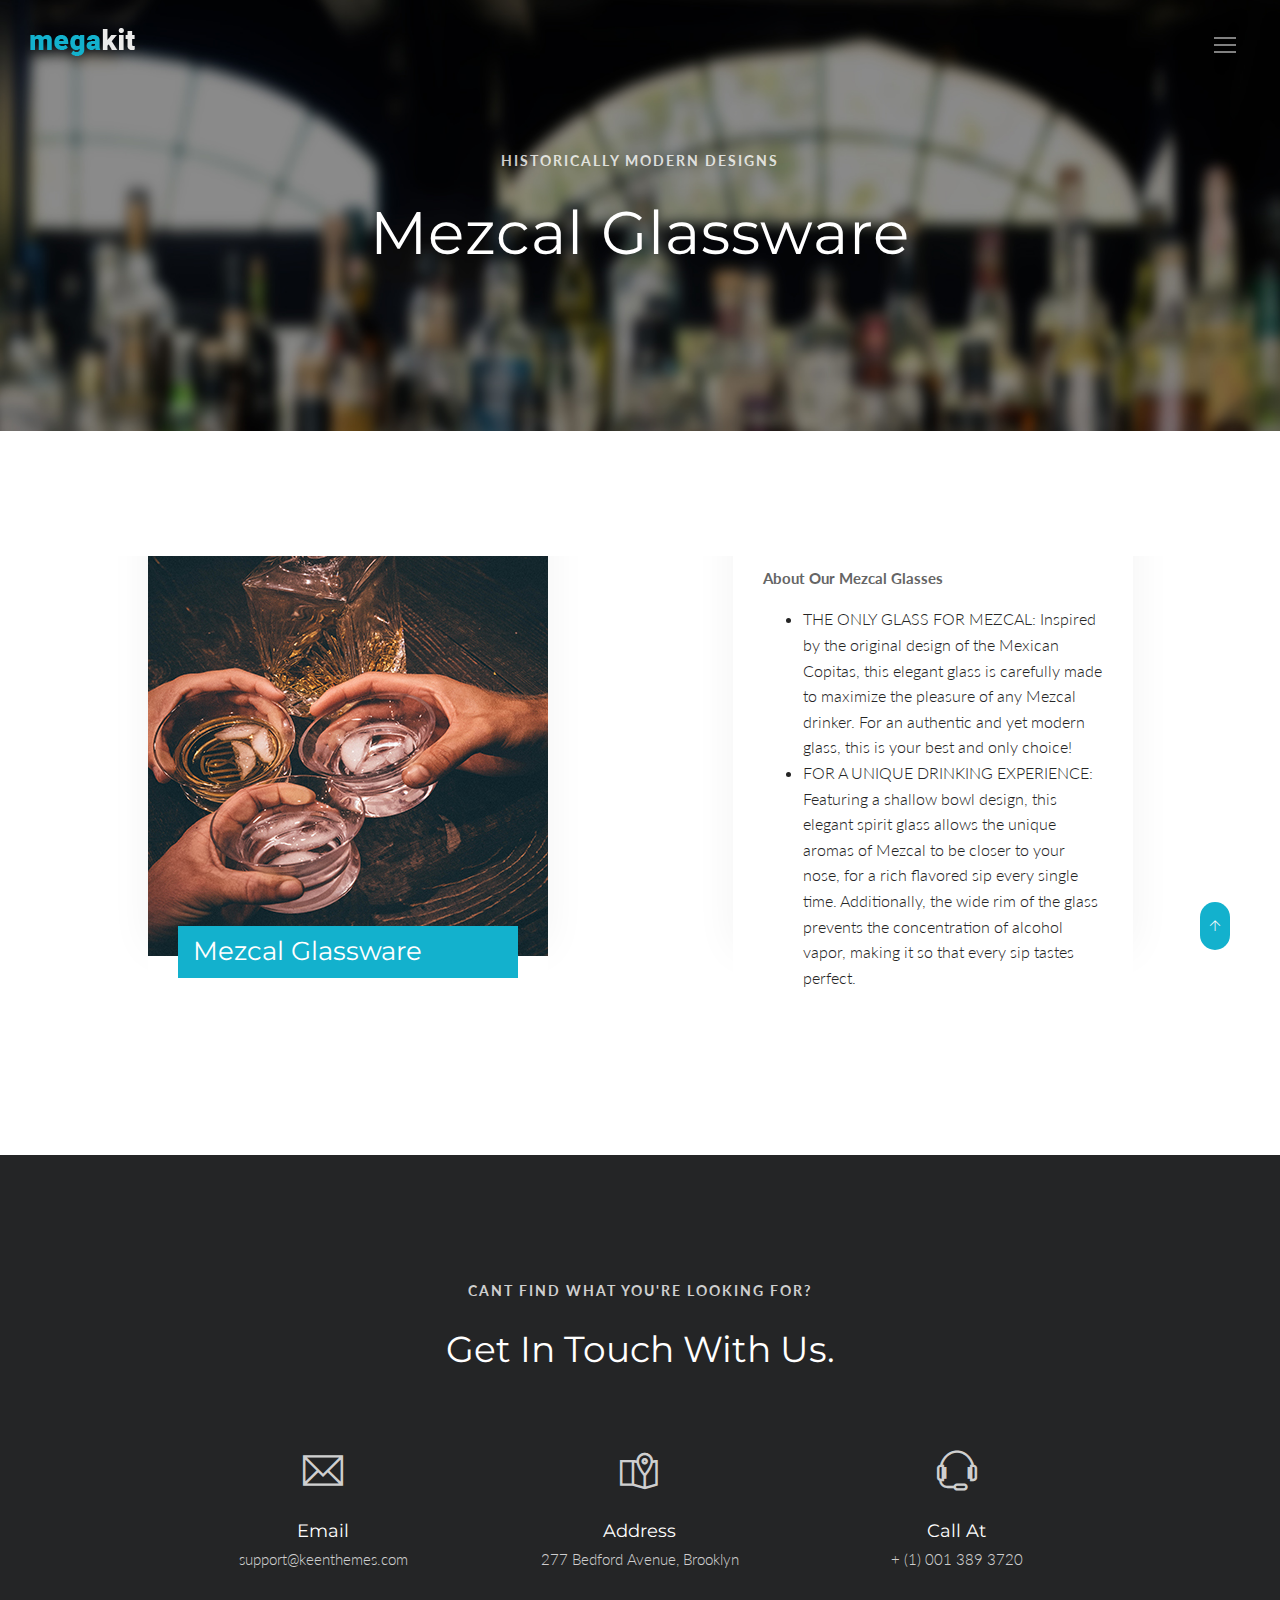
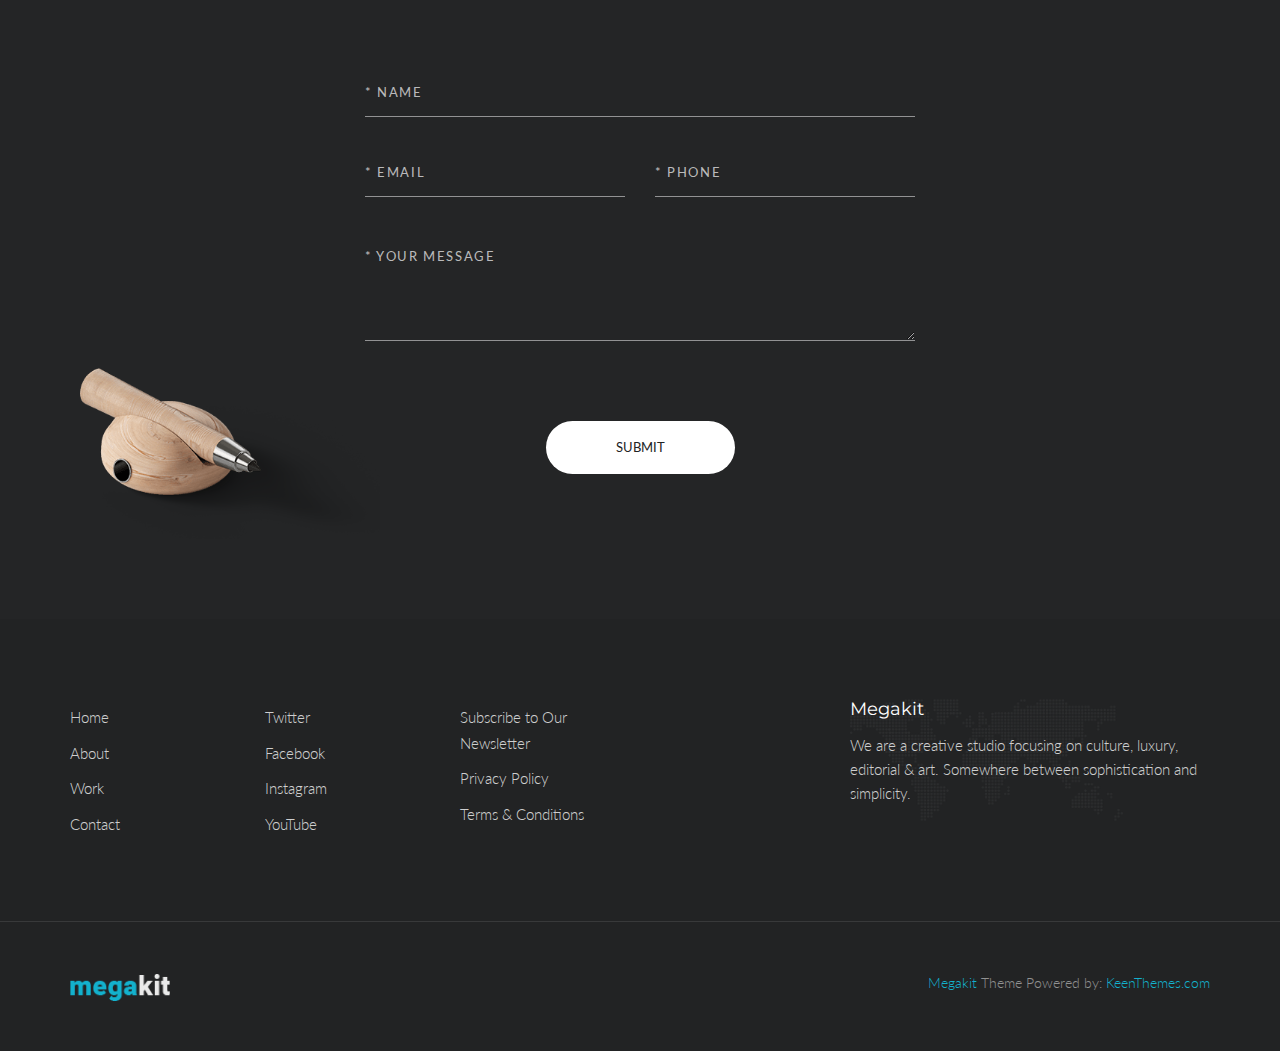
==== commit c95bdeb0: "Changes to images and overlay, changes to navigation" ====
--- a/product-mezcal.html
+++ b/product-mezcal.html
@@ -72,6 +72,7 @@
                         <!-- Menu List -->                                
                         <ul class="list-unstyled s-header__nav-menu">
                             <li class="s-header__nav-menu-item"><a class="s-header__nav-menu-link s-header__nav-menu-link-divider" href="index.html">Home</a></li>
+                            <li class="s-header__nav-menu-item"><a class="s-header__nav-menu-link s-header__nav-menu-link-divider" href="product-mugs.html">Chai Tea Mugs</a></li>
                             <li class="s-header__nav-menu-item"><a class="s-header__nav-menu-link s-header__nav-menu-link-divider" href="faq.html">FAQ</a></li>
                         </ul>
                         <!-- End Menu List -->
@@ -117,7 +118,7 @@
         <div class="g-bg-position--center js__parallax-window" style="background: url(img/1920x1080/09.jpg) 50% 0 no-repeat fixed;">
             <div class="g-container--md g-text-center--xs g-padding-y-150--xs">
                 <p class="text-uppercase g-font-size-14--xs g-font-weight--700 g-color--white-opacity g-letter-spacing--2 g-margin-b-25--xs">Historically Modern Designs</p>
-                <h1 class="g-font-size-40--xs g-font-size-50--sm g-font-size-60--md g-color--white g-letter-spacing--1">Products</h1>
+                <h1 class="g-font-size-40--xs g-font-size-50--sm g-font-size-60--md g-color--white g-letter-spacing--1">Mezcal Glassware</h1>
             </div>
         </div>
         <!--========== END PROMO BLOCK ==========-->
@@ -144,7 +145,7 @@
                         <div class="g-position--overlay g-padding-x-30--xs g-padding-y-30--xs g-margin-t-o-60--xs">
                             <div class="g-bg-color--primary g-padding-x-15--xs g-padding-y-10--xs g-margin-b-20--xs">
                             </div>
-                            <p class="g-font-weight--700">About Our Glasses</p>
+                            <p class="g-font-weight--700">About Our Mezcal Glasses</p>
                             <ul>
                                 <li>THE ONLY GLASS FOR MEZCAL: Inspired by the original design of the Mexican Copitas, this elegant glass is carefully made to maximize the pleasure of any Mezcal drinker. For an authentic and yet modern glass, this is your best and only choice!</li>
                                 <li>FOR A UNIQUE DRINKING EXPERIENCE: Featuring a shallow bowl design, this elegant spirit glass allows the unique aromas of Mezcal to be closer to your nose, for a rich flavored sip every single time. Additionally, the wide rim of the glass prevents the concentration of alcohol vapor, making it so that every sip tastes perfect.</li>
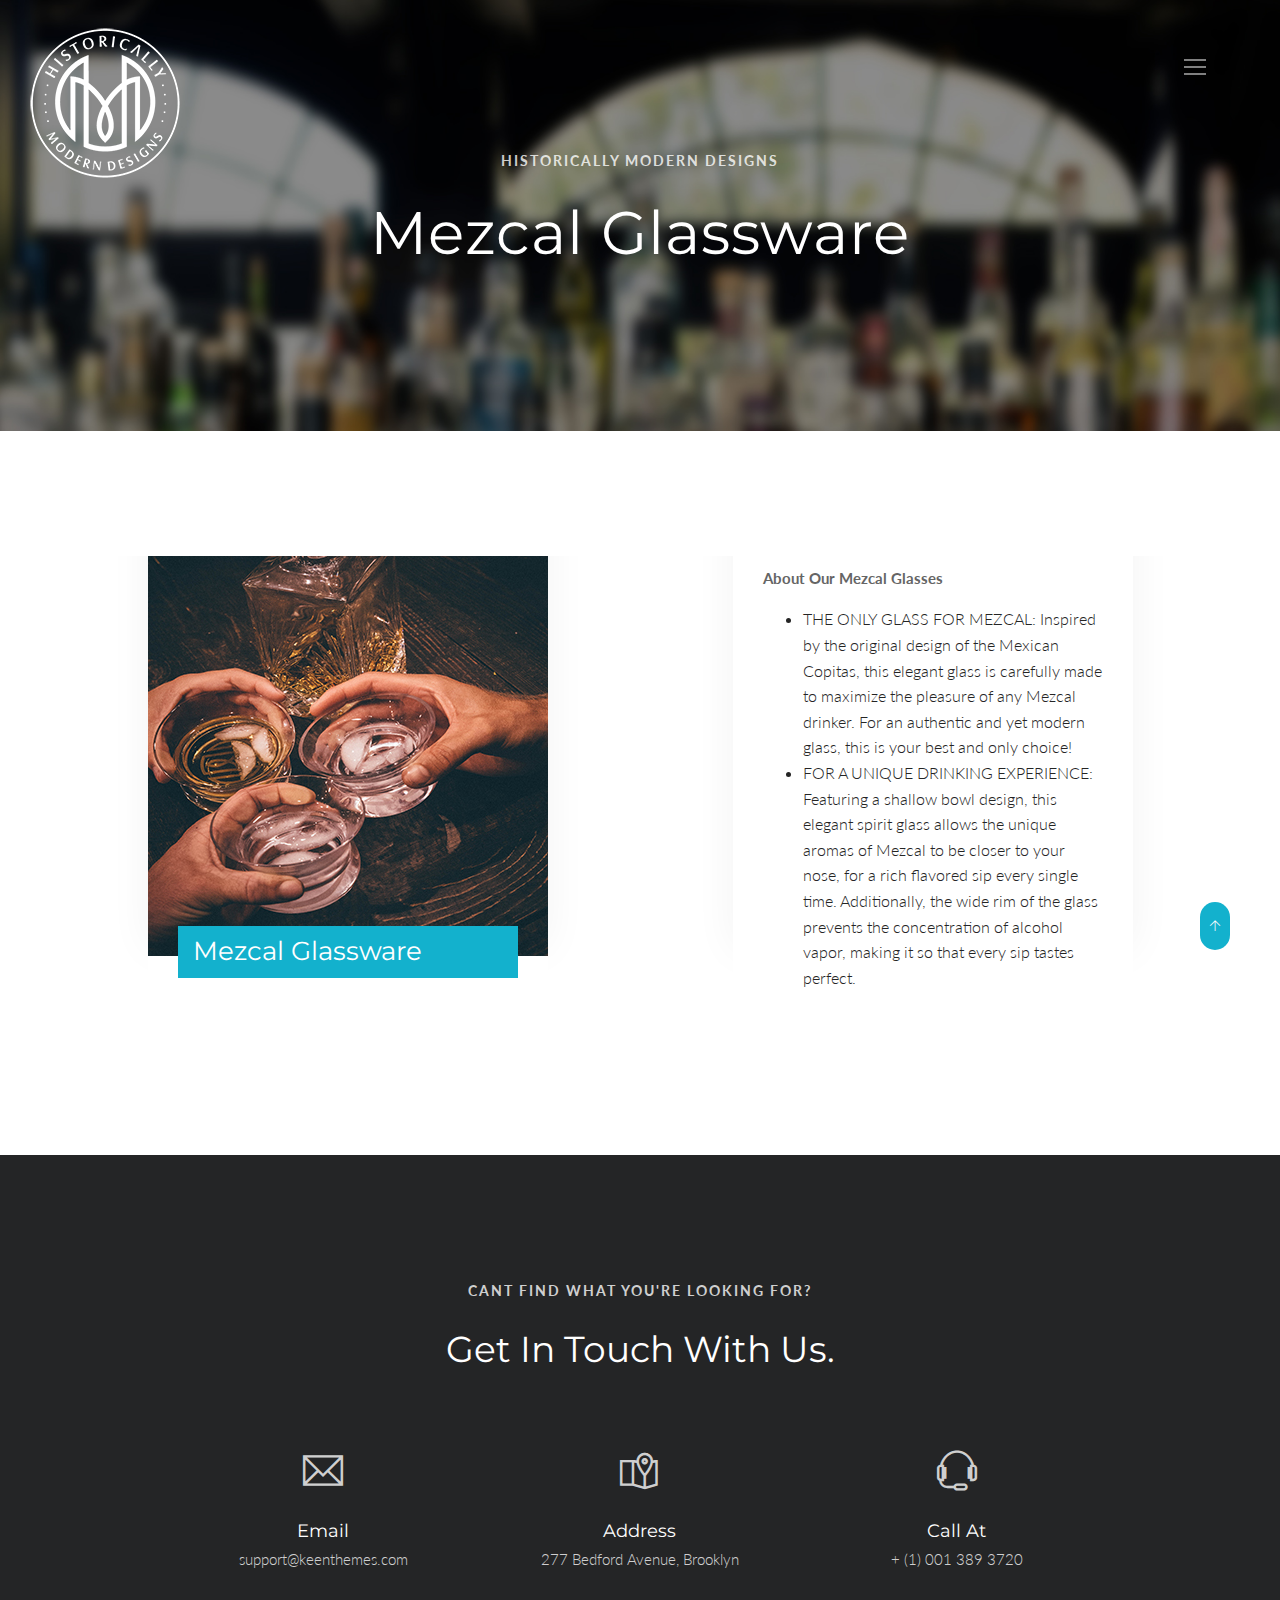
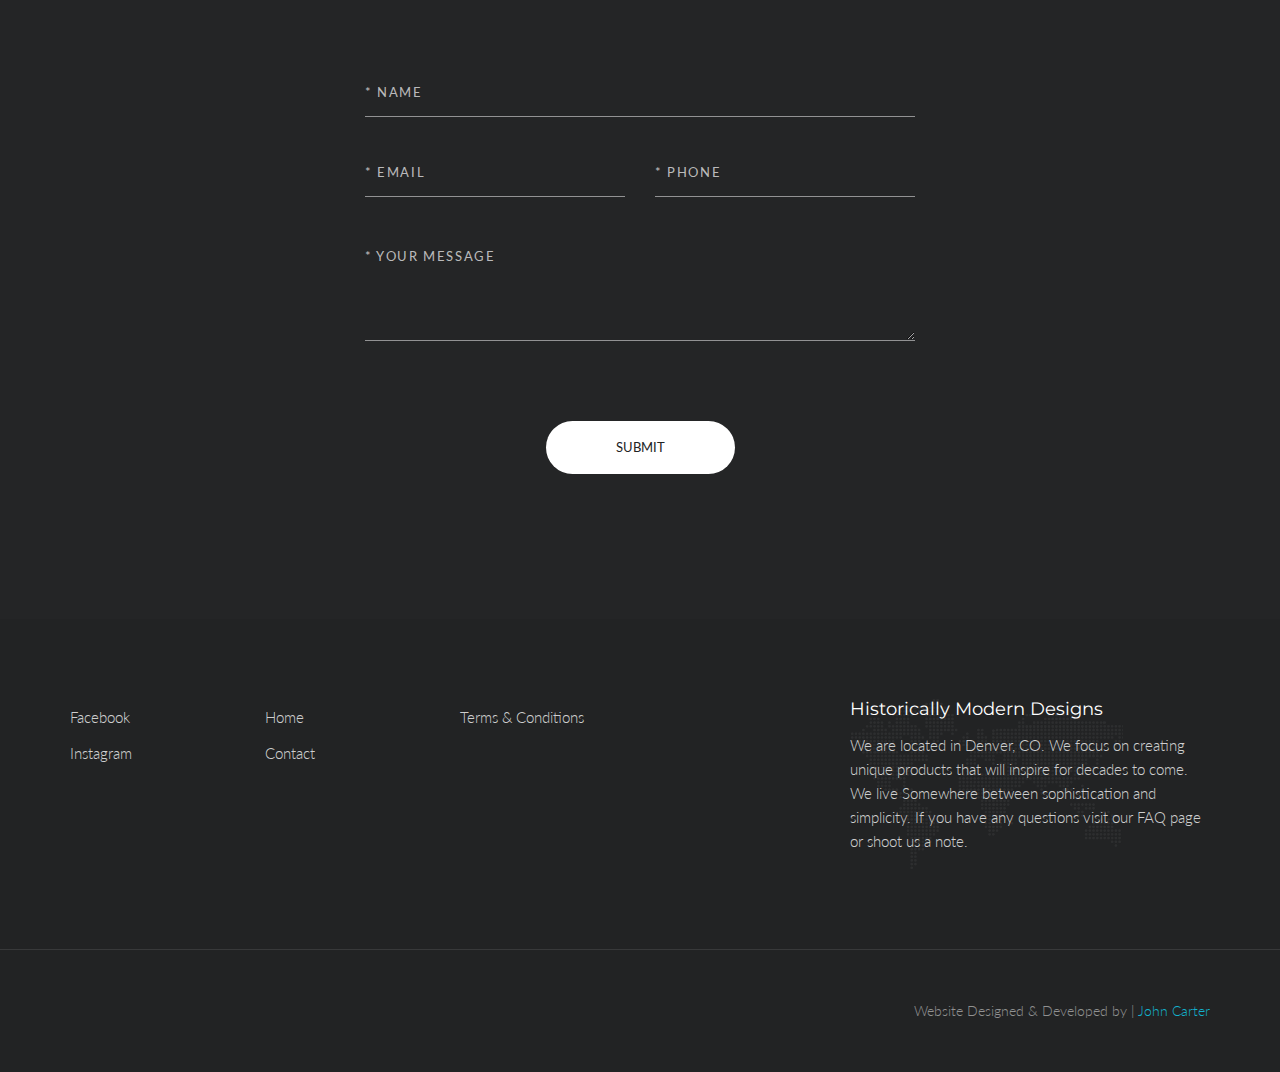
==== commit 500984db: "Chages to fotter on all pages" ====
--- a/product-mezcal.html
+++ b/product-mezcal.html
@@ -43,8 +43,8 @@
                             <!-- Logo -->
                             <div class="s-header__logo">
                                 <a href="index.html" class="s-header__logo-link">
-                                    <img class="s-header__logo-img s-header__logo-img-default" src="img/logo.png" alt="Megakit Logo">
-                                    <img class="s-header__logo-img s-header__logo-img-shrink" src="img/logo-dark.png" alt="Megakit Logo">
+                                    <img class="s-header__logo-img s-header__logo-img-default" src="img/white-hmd-logo.png" alt="Megakit Logo">
+                                    <img class="s-header__logo-img s-header__logo-img-shrink" src="img/logo-black.png" alt="Megakit Logo">
                                 </a>
                             </div>
                             <!-- End Logo -->
@@ -207,43 +207,35 @@
                     </div>
                 </form>
             </div>
-            <img class="s-mockup-v2" src="img/mockups/pencil-01.png" alt="Mockup Image">
         </div>
         <!-- End Feedback Form -->
         <!--========== END PAGE CONTENT ==========-->
-
         <!--========== FOOTER ==========-->
         <footer class="g-bg-color--dark">
             <!-- Links -->
             <div class="g-hor-divider__dashed--white-opacity-lightest">
                 <div class="container g-padding-y-80--xs">
                     <div class="row">
+                         <div class="col-sm-2 g-margin-b-20--xs g-margin-b-0--md">
+                            <ul class="list-unstyled g-ul-li-tb-5--xs g-margin-b-0--xs">
+                               <li><a class="g-font-size-15--xs g-color--white-opacity" href="https://www.facebook.com/historicallymodern/" target="about_blank">Facebook</a></li>
+                                <li><a class="g-font-size-15--xs g-color--white-opacity" href="#">Instagram</a></li>
+                            </ul>
+                        </div>
                         <div class="col-sm-2 g-margin-b-20--xs g-margin-b-0--md">
                             <ul class="list-unstyled g-ul-li-tb-5--xs g-margin-b-0--xs">
-                                <li><a class="g-font-size-15--xs g-color--white-opacity" href="http://themeforest.net/item/metronic-responsive-admin-dashboard-template/4021469?ref=keenthemes">Home</a></li>
-                                <li><a class="g-font-size-15--xs g-color--white-opacity" href="http://themeforest.net/item/metronic-responsive-admin-dashboard-template/4021469?ref=keenthemes">About</a></li>
-                                <li><a class="g-font-size-15--xs g-color--white-opacity" href="http://themeforest.net/item/metronic-responsive-admin-dashboard-template/4021469?ref=keenthemes">Work</a></li>
-                                <li><a class="g-font-size-15--xs g-color--white-opacity" href="http://themeforest.net/item/metronic-responsive-admin-dashboard-template/4021469?ref=keenthemes">Contact</a></li>
-                            </ul>
-                        </div>
-                        <div class="col-sm-2 g-margin-b-20--xs g-margin-b-0--md">
+                                <li><a class="g-font-size-15--xs g-color--white-opacity" href="index.html">Home</a></li>
+                                <li><a class="g-font-size-15--xs g-color--white-opacity" href="contact.html">Contact</a></li>
+                            </ul>
+                        </div>
+                         <div class="col-sm-2 g-margin-b-40--xs g-margin-b-0--md">
                             <ul class="list-unstyled g-ul-li-tb-5--xs g-margin-b-0--xs">
-                                <li><a class="g-font-size-15--xs g-color--white-opacity" href="http://themeforest.net/item/metronic-responsive-admin-dashboard-template/4021469?ref=keenthemes">Twitter</a></li>
-                                <li><a class="g-font-size-15--xs g-color--white-opacity" href="http://themeforest.net/item/metronic-responsive-admin-dashboard-template/4021469?ref=keenthemes">Facebook</a></li>
-                                <li><a class="g-font-size-15--xs g-color--white-opacity" href="http://themeforest.net/item/metronic-responsive-admin-dashboard-template/4021469?ref=keenthemes">Instagram</a></li>
-                                <li><a class="g-font-size-15--xs g-color--white-opacity" href="http://themeforest.net/item/metronic-responsive-admin-dashboard-template/4021469?ref=keenthemes">YouTube</a></li>
-                            </ul>
-                        </div>
-                        <div class="col-sm-2 g-margin-b-40--xs g-margin-b-0--md">
-                            <ul class="list-unstyled g-ul-li-tb-5--xs g-margin-b-0--xs">
-                                <li><a class="g-font-size-15--xs g-color--white-opacity" href="http://themeforest.net/item/metronic-responsive-admin-dashboard-template/4021469?ref=keenthemes">Subscribe to Our Newsletter</a></li>
-                                <li><a class="g-font-size-15--xs g-color--white-opacity" href="http://themeforest.net/item/metronic-responsive-admin-dashboard-template/4021469?ref=keenthemes">Privacy Policy</a></li>
-                                <li><a class="g-font-size-15--xs g-color--white-opacity" href="http://themeforest.net/item/metronic-responsive-admin-dashboard-template/4021469?ref=keenthemes">Terms &amp; Conditions</a></li>
+                                <li><a class="g-font-size-15--xs g-color--white-opacity" href="#">Terms &amp; Conditions</a></li>
                             </ul>
                         </div>
                         <div class="col-md-4 col-md-offset-2 col-sm-5 col-sm-offset-1 s-footer__logo g-padding-y-50--xs g-padding-y-0--md">
-                            <h3 class="g-font-size-18--xs g-color--white">Megakit</h3>
-                            <p class="g-color--white-opacity">We are a creative studio focusing on culture, luxury, editorial &amp; art. Somewhere between sophistication and simplicity.</p>
+                            <h3 class="g-font-size-18--xs g-color--white">Historically Modern Designs</h3>
+                            <p class="g-color--white-opacity">We are located in Denver, CO. We focus on creating unique products that will inspire for decades to come. We live Somewhere between sophistication and simplicity. If you have any questions visit our FAQ page or shoot us a note.</p>
                         </div>
                     </div>
                 </div>
@@ -254,12 +246,9 @@
             <div class="container g-padding-y-50--xs">
                 <div class="row">
                     <div class="col-xs-6">
-                        <a href="index.html">
-                            <img class="g-width-100--xs g-height-auto--xs" src="img/logo.png" alt="Megakit Logo">
-                        </a>
                     </div>
                     <div class="col-xs-6 g-text-right--xs">
-                        <p class="g-font-size-14--xs g-margin-b-0--xs g-color--white-opacity-light"><a href="http://keenthemes.com/preview/Megakit/">Megakit</a> Theme Powered by: <a href="http://www.keenthemes.com/">KeenThemes.com</a></p>
+                        <p class="g-font-size-14--xs g-margin-b-0--xs g-color--white-opacity-light">Website</a> Designed &amp; Developed by | <a href="#">John Carter</a></p>
                     </div>
                 </div>
             </div>
--- a/css/style.css
+++ b/css/style.css
@@ -1219,7 +1219,9 @@
 /* Trigger
 ------------------------------ */
 .s-header__trigger {
-  position: relative;
+  position: absolute;
+  top: 30px;
+  right: 30px;
   z-index: 9999;
   width: 3.125rem;
   height: 3.125rem;
@@ -1240,6 +1242,22 @@
   width: 1.375rem;
   height: 0.0625rem;
   background: #fff;
+  -webkit-transform: translate3d(-50%, -50%, 0);
+  transform: translate3d(-50%, -50%, 0);
+  transition-duration: 500ms;
+  transition-property: all;
+  transition-timing-function: cubic-bezier(0.7, 1, 0.7, 1);
+}
+
+.s-header__trigger-icon-contact {
+  position: absolute;
+  top: 50%;
+  left: 50%;
+  right: auto;
+  bottom: auto;
+  width: 1.375rem;
+  height: 0.0625rem;
+  background: #000;
   -webkit-transform: translate3d(-50%, -50%, 0);
   transform: translate3d(-50%, -50%, 0);
   transition-duration: 500ms;
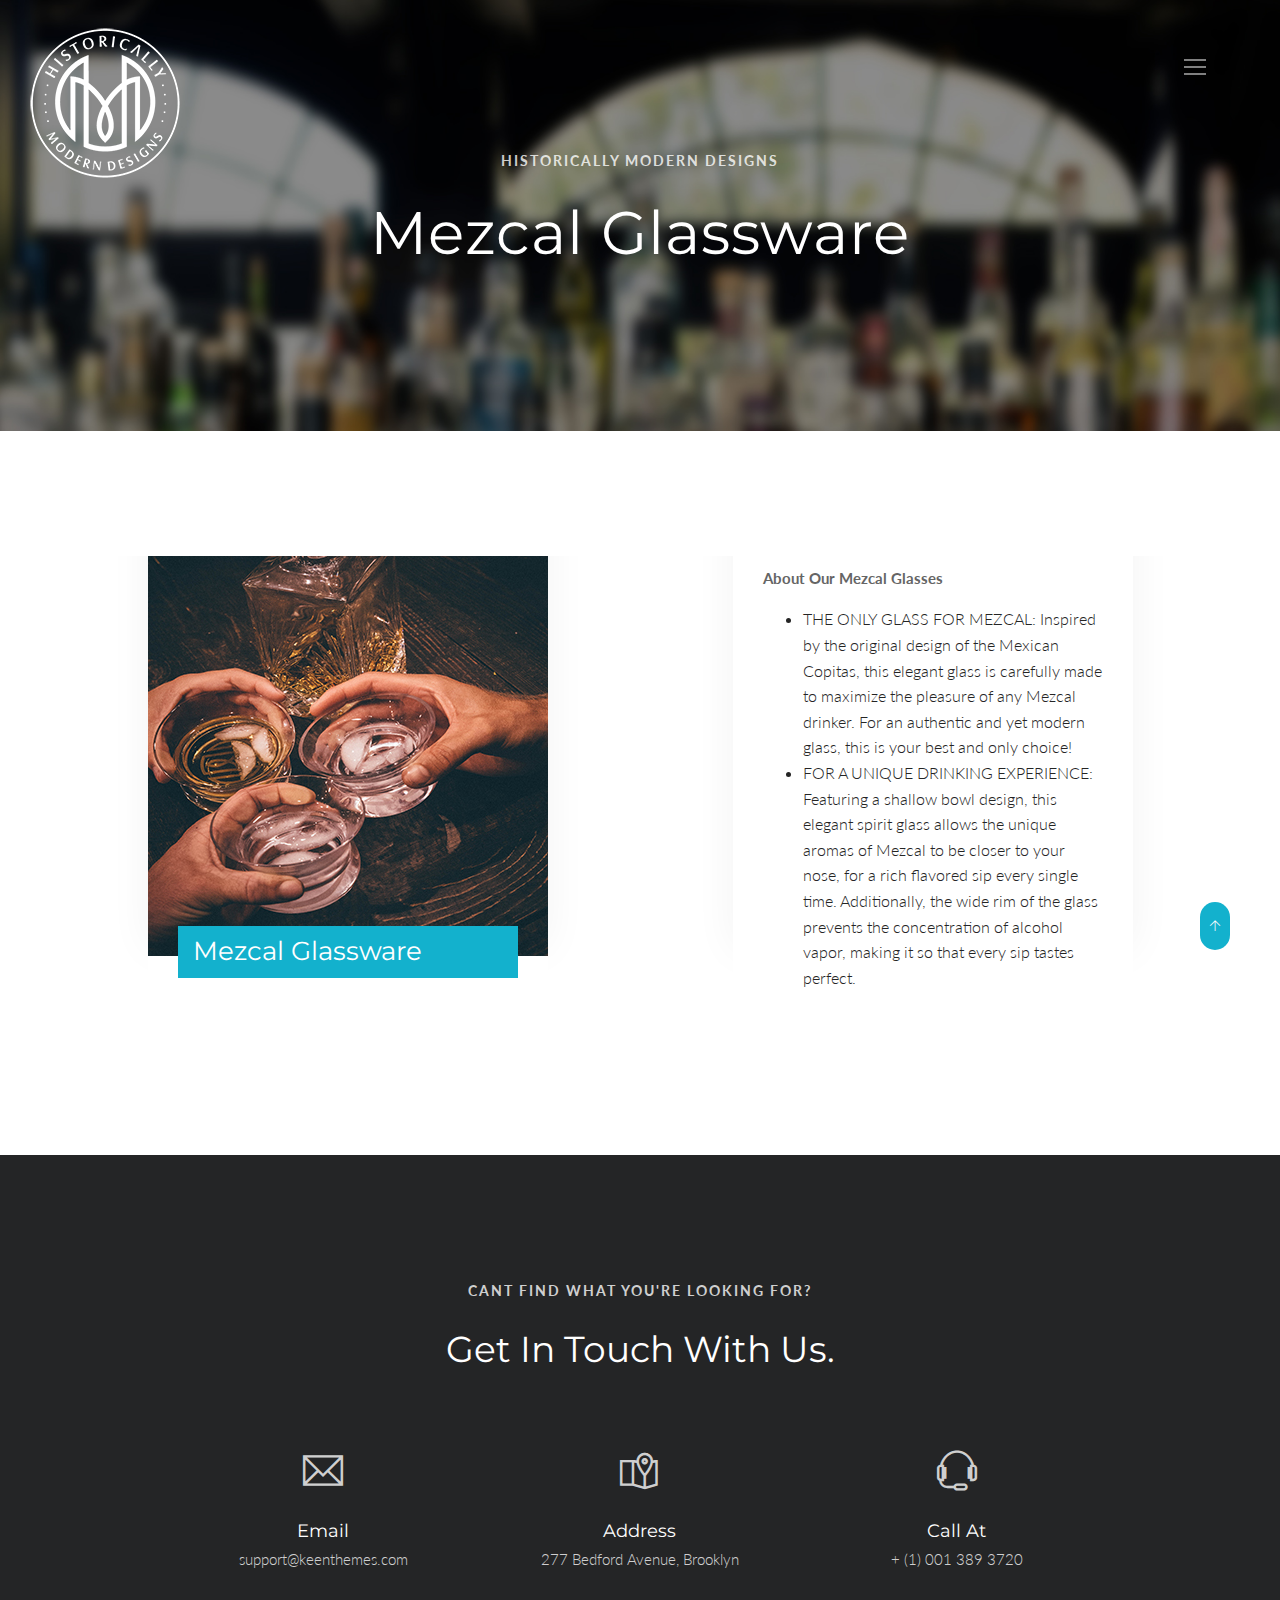
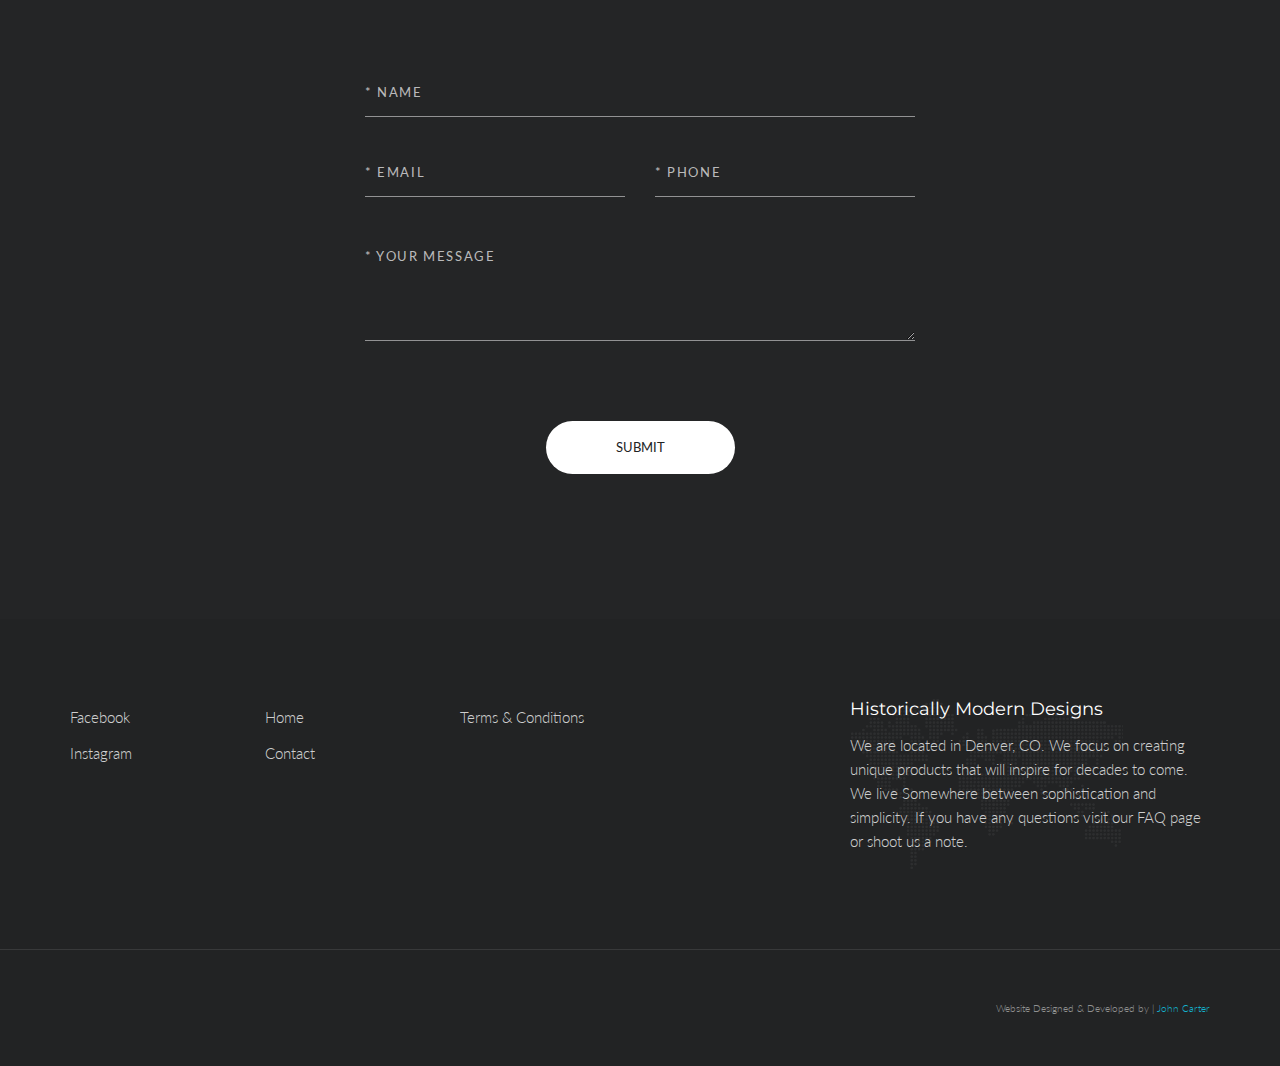
==== commit 63b34cdf: "Adding google API for maps" ====
--- a/product-mezcal.html
+++ b/product-mezcal.html
@@ -248,7 +248,7 @@
                     <div class="col-xs-6">
                     </div>
                     <div class="col-xs-6 g-text-right--xs">
-                        <p class="g-font-size-14--xs g-margin-b-0--xs g-color--white-opacity-light">Website</a> Designed &amp; Developed by | <a href="#">John Carter</a></p>
+                        <p class="g-font-size-10--xs g-margin-b-0--xs g-color--white-opacity-light">Website</a> Designed &amp; Developed by | <a href="https://www.linkedin.com/in/john-carter-a85702a3/" target="about_blank">John Carter</a></p>
                     </div>
                 </div>
             </div>
